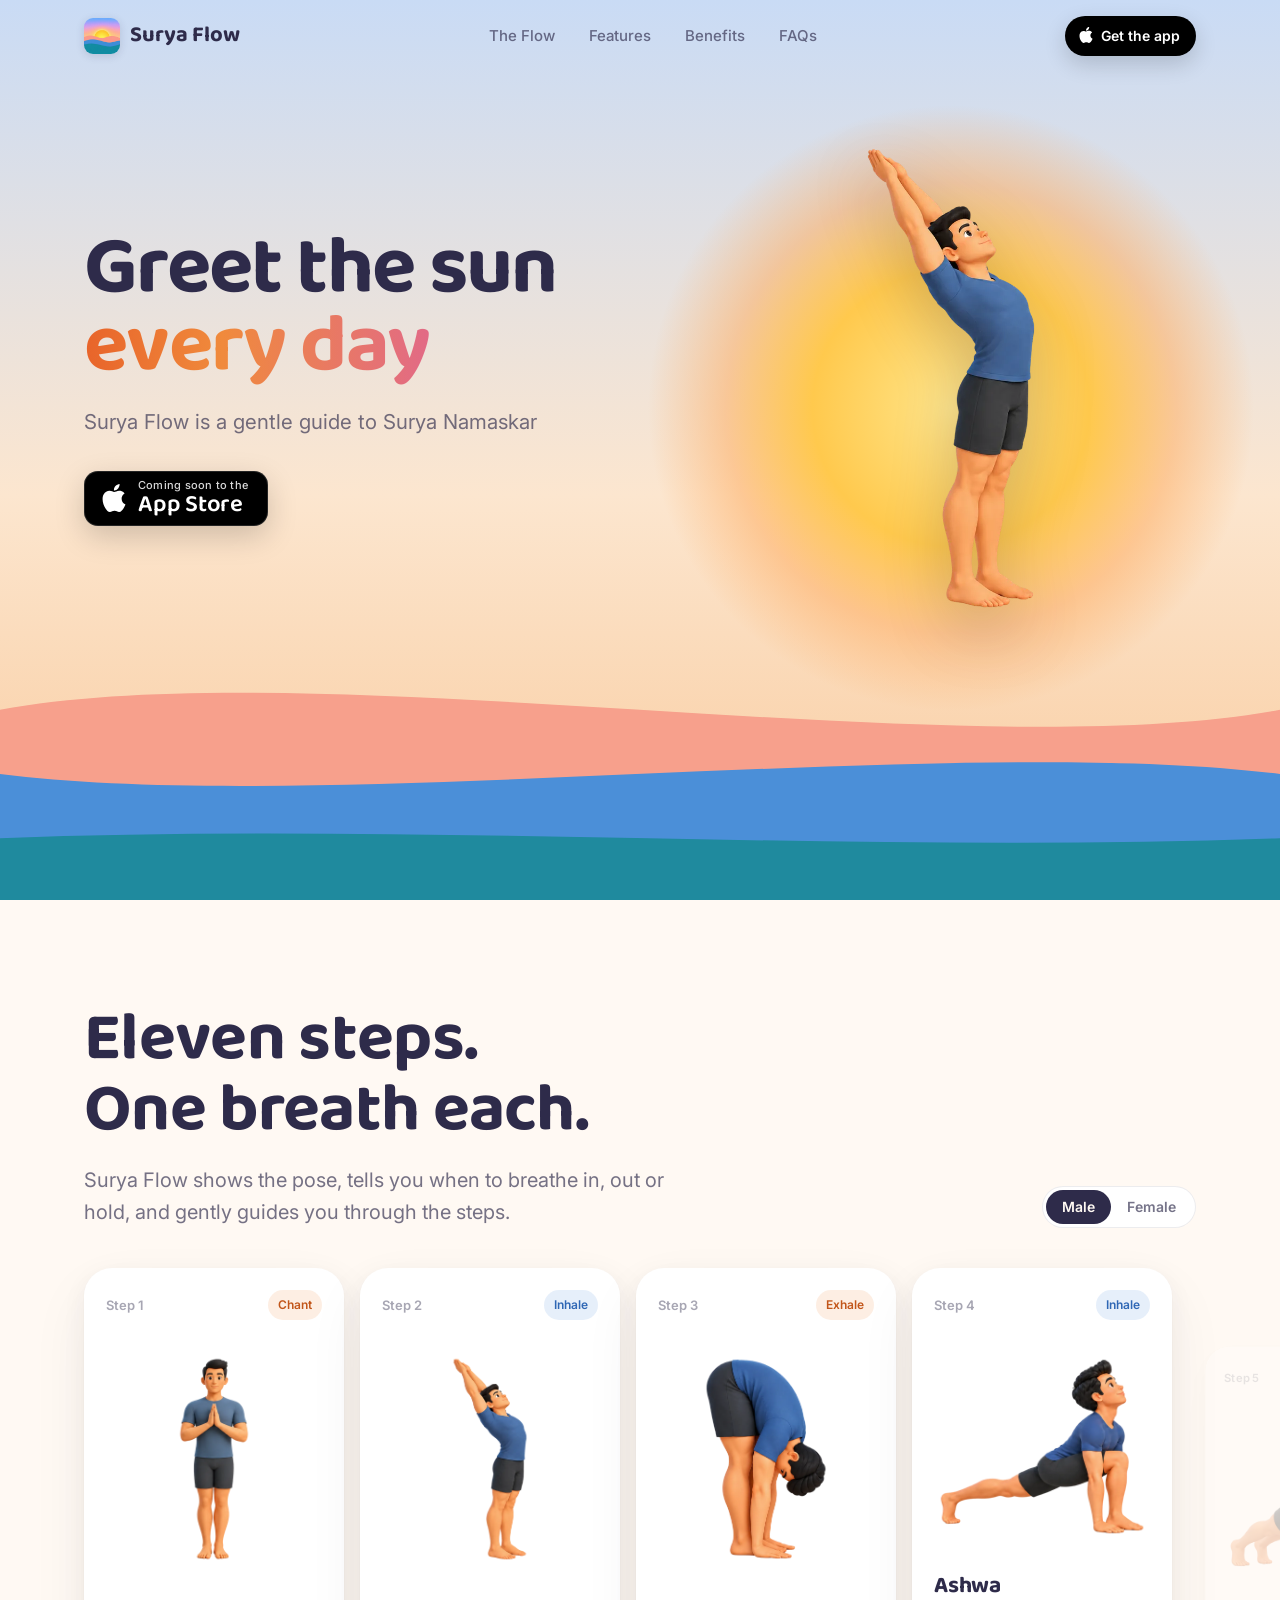
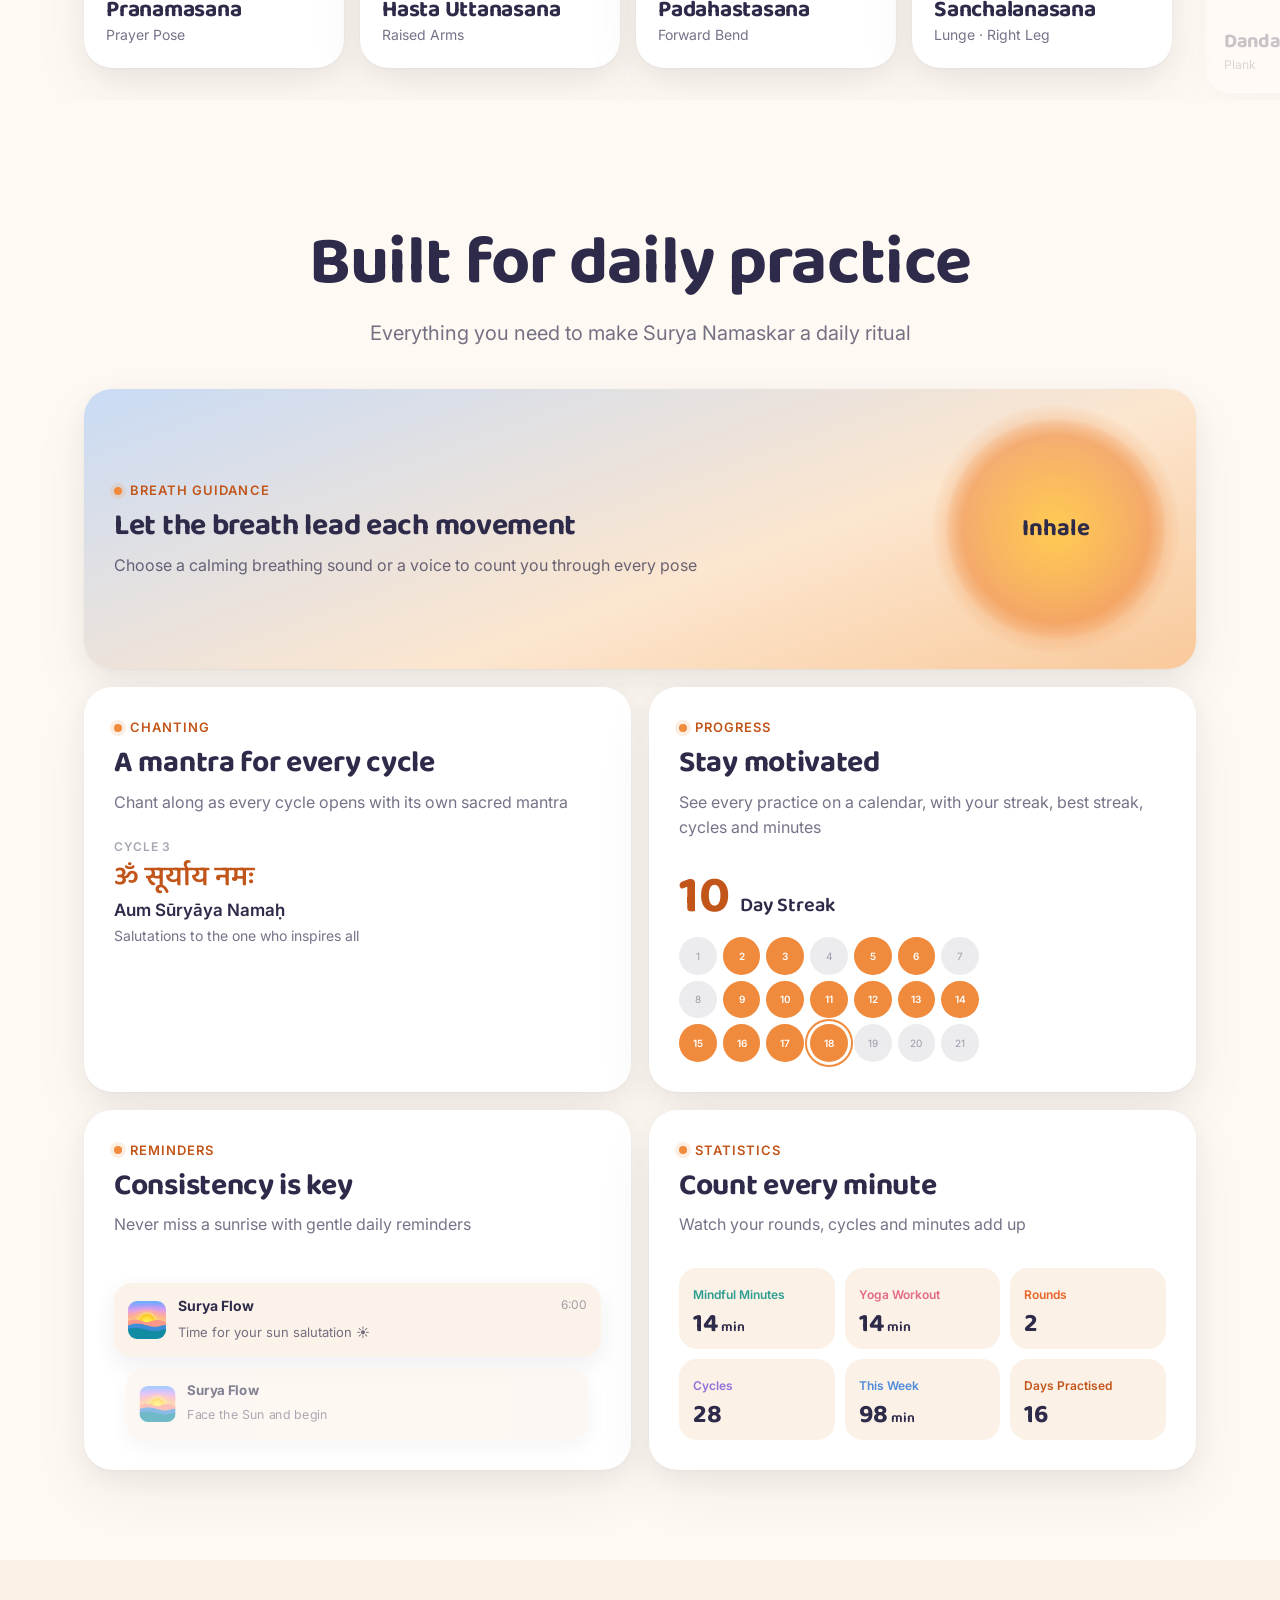
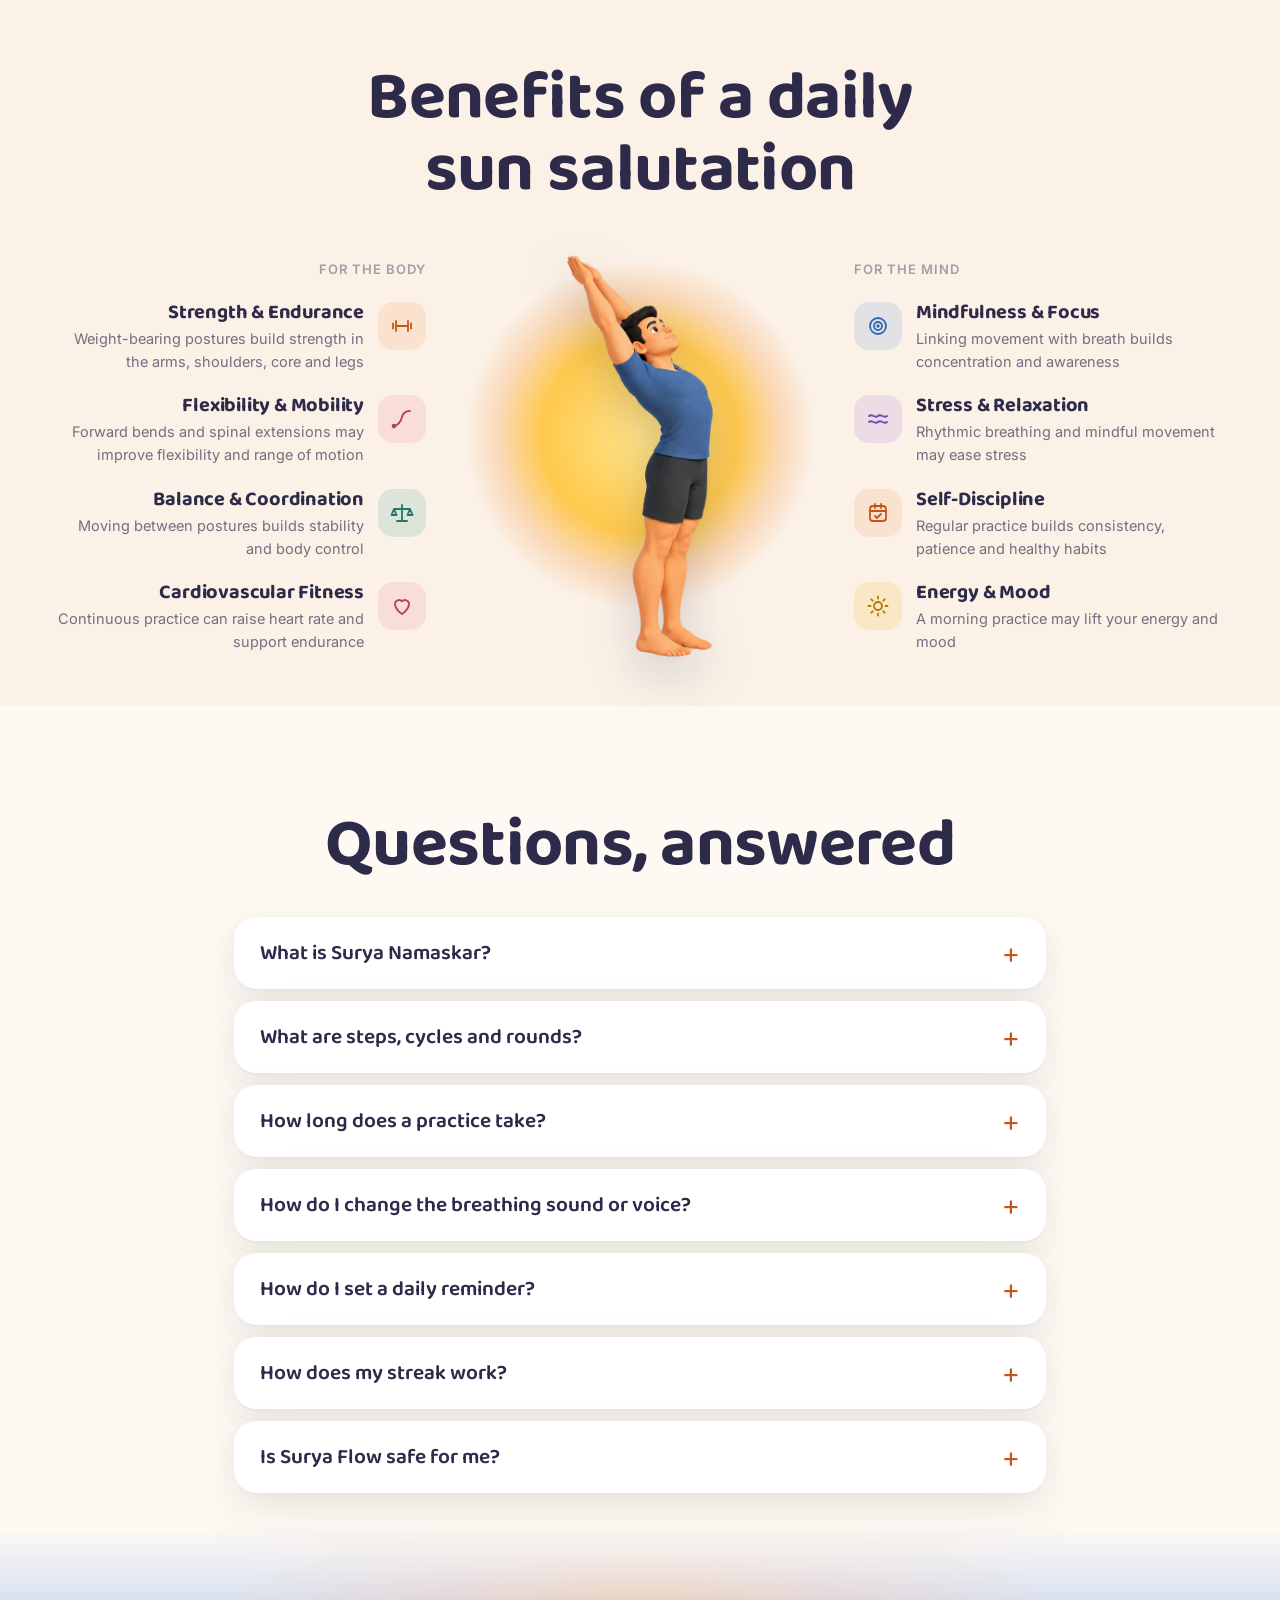
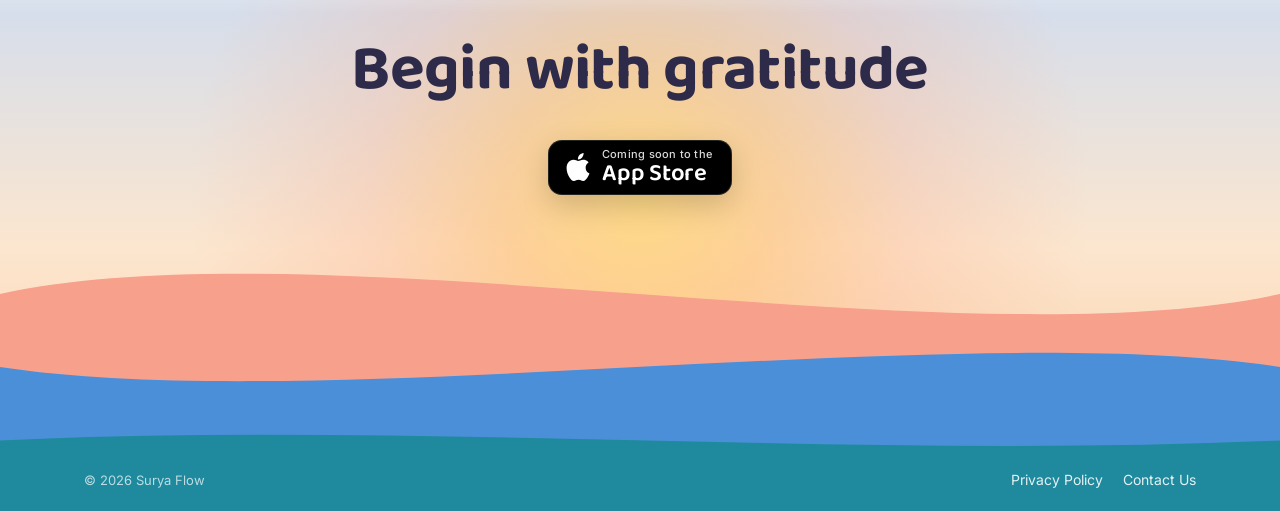
==== index.html @ 28b7f6d7 "Top of page uses the page colour; switch to teal only near the footer Co-Authored-By: Claude Opus 5." ====
<!doctype html>
<html lang="en">
<head>
  <meta charset="utf-8">
  <script>(function(){function t(){var h=new Date().getHours(),d=h<6||h>=18;document.documentElement.dataset.theme=d?"dark":"light";var m=document.querySelector('meta[name="theme-color"]');if(m)m.content=d?"#1C1A45":"#C9DBF5";}t();setInterval(t,60000);})();</script>
  <meta name="viewport" content="width=device-width, initial-scale=1, viewport-fit=cover">
  <title>Surya Flow · A gentle guide to Surya Namaskar</title>
  <meta name="description" content="Surya Flow guides your sun salutation pose by pose, with breath cues, 14 recorded mantras, streaks, reminders and Apple Health. In English and Hindi, for iPhone.">
  <meta name="theme-color" content="#C9DBF5">
  <meta property="og:title" content="Surya Flow · A gentle guide to Surya Namaskar">
  <meta property="og:description" content="Move with awareness. Breathe with intention. Practise with gratitude.">
  <meta property="og:image" content="assets/og.jpg">
  <meta property="og:type" content="website">
  <meta name="twitter:card" content="summary_large_image">
  <link rel="icon" type="image/png" href="assets/favicon.png">
  <link rel="apple-touch-icon" href="assets/apple-touch-icon.png">
  <link rel="preconnect" href="https://fonts.googleapis.com">
  <link rel="preconnect" href="https://fonts.gstatic.com" crossorigin>
  <link href="https://fonts.googleapis.com/css2?family=Baloo+2:wght@500;600;700;800&family=Inter:wght@400;500;600;700&display=swap" rel="stylesheet">
  <link rel="stylesheet" href="styles.css?v=20261108032232">
</head>
<body>

<header class="nav" id="nav">
  <div class="wrap nav-inner">
    <a class="brand" href="#top"><img src="assets/icon.webp" alt="" width="36" height="36">Surya Flow</a>
    <ul class="nav-links">
      <li><a href="#flow">The Flow</a></li>
      <li><a href="#features">Features</a></li>
      <li><a href="#benefits">Benefits</a></li>
      <li><a href="#help">FAQs</a></li>
    </ul>
    <a class="store-pill" href="#download"><svg class="apple" viewBox="0 0 24 24" width="16" height="16" aria-hidden="true"><path fill="currentColor" d="M12.152 6.896c-.948 0-2.415-1.078-3.96-1.04-2.04.027-3.91 1.183-4.961 3.014-2.117 3.675-.546 9.103 1.519 12.09 1.013 1.454 2.208 3.09 3.792 3.039 1.52-.065 2.09-.987 3.935-.987 1.831 0 2.35.987 3.96.948 1.637-.026 2.676-1.48 3.676-2.948 1.156-1.688 1.636-3.325 1.662-3.415-.039-.013-3.182-1.221-3.22-4.857-.026-3.04 2.48-4.494 2.597-4.559-1.429-2.09-3.623-2.324-4.39-2.376-2-.156-3.675 1.09-4.61 1.09zM15.53 3.83c.843-1.012 1.4-2.427 1.245-3.83-1.207.052-2.662.805-3.532 1.818-.78.896-1.454 2.338-1.273 3.714 1.338.104 2.715-.688 3.559-1.701"/></svg>Get the app</a>
  </div>
</header>

<main id="top">

  <!-- Hero -->
  <section class="hero">
    <div class="hero-waves" aria-hidden="true">
      <svg class="wave-1" viewBox="0 0 2880 300" preserveAspectRatio="none" style="height:100%"><path fill="#F7A08C" d="M0 70 C 360 0 1080 140 1440 70 C 1800 0 2520 140 2880 70 V300 H0Z"/></svg>
      <svg class="wave-2" viewBox="0 0 2880 300" preserveAspectRatio="none" style="height:78%"><path fill="#4B8FD8" d="M0 80 C 360 150 1080 10 1440 80 C 1800 150 2520 10 2880 80 V300 H0Z"/></svg>
      <svg class="wave-3" viewBox="0 0 2880 300" preserveAspectRatio="none" style="height:55%"><path fill="#1F8A9E" d="M0 60 C 480 0 960 120 1440 60 C 1920 0 2400 120 2880 60 V300 H0Z"/></svg>
    </div>

    <div class="wrap hero-grid">
      <div class="hero-copy">
        <h1 class="reveal" style="--d:.08s">Greet the sun<br><em>every day</em></h1>
        <p class="hero-lede reveal" style="--d:.16s">Surya Flow is a gentle guide to Surya Namaskar</p>
        <div class="hero-cta reveal" style="--d:.24s">
          <a class="store-badge" href="#download" aria-label="Coming soon to the App Store"><svg class="apple" viewBox="0 0 24 24" width="28" height="28" aria-hidden="true"><path fill="currentColor" d="M12.152 6.896c-.948 0-2.415-1.078-3.96-1.04-2.04.027-3.91 1.183-4.961 3.014-2.117 3.675-.546 9.103 1.519 12.09 1.013 1.454 2.208 3.09 3.792 3.039 1.52-.065 2.09-.987 3.935-.987 1.831 0 2.35.987 3.96.948 1.637-.026 2.676-1.48 3.676-2.948 1.156-1.688 1.636-3.325 1.662-3.415-.039-.013-3.182-1.221-3.22-4.857-.026-3.04 2.48-4.494 2.597-4.559-1.429-2.09-3.623-2.324-4.39-2.376-2-.156-3.675 1.09-4.61 1.09zM15.53 3.83c.843-1.012 1.4-2.427 1.245-3.83-1.207.052-2.662.805-3.532 1.818-.78.896-1.454 2.338-1.273 3.714 1.338.104 2.715-.688 3.559-1.701"/></svg><span class="stack"><small>Coming soon to the</small><b>App Store</b></span></a>
        </div>
      </div>

      <div class="hero-figure reveal" style="--d:.2s" aria-label="A figure moving through the Surya Namaskar poses">
        <div class="fig-sun" aria-hidden="true"></div>
        <div class="fig-stage" id="pStage"></div>
      </div>
    </div>
  </section>

  <!-- The flow -->
  <section class="pad" id="flow">
    <div class="wrap">
      <div class="flow-head">
        <div>
          <h2 class="section-title reveal">Eleven steps.<br>One breath each.</h2>
          <p class="section-lede reveal">Surya Flow shows the pose, tells you when to breathe in, out or hold, and gently guides you through the steps.</p>
        </div>
        <div class="reveal">
          <div class="seg" role="group" aria-label="Figure">
            <button type="button" data-figure="male" aria-pressed="true">Male</button>
            <button type="button" data-figure="female" aria-pressed="false">Female</button>
          </div>
        </div>
      </div>
    </div>
    <div class="steps" id="steps"></div>
  </section>

  <!-- Features -->
  <section class="pad" id="features" style="padding-top:0">
    <div class="wrap">
      <div class="center">
        <h2 class="section-title reveal">Built for<br class="m-br"> daily practice</h2>
        <p class="section-lede reveal">Everything you need to make Surya Namaskar a daily ritual</p>
      </div>

      <div class="bento">
        <article class="tile t-6 breath reveal">
          <div class="copy">
            <span class="eyebrow" style="color:#C2561A">Breath guidance</span>
            <h3>Let the breath lead each movement</h3>
            <p>Choose a calming breathing sound or a voice to count you through every pose</p>
          </div>
          <div class="breather" aria-hidden="true"><div class="ring r2"></div><div class="ring"></div><span id="breathWord">Inhale</span></div>
        </article>

        <article class="tile t-3 mantra-tile reveal">
          <span class="eyebrow">Chanting</span>
          <h3>A mantra for every cycle</h3>
          <p>Chant along as every cycle opens with its own sacred mantra</p>
          <div class="tile-visual">
            <div class="mantra-rot" id="mantraRot">
              <div class="mr-n">Cycle 3</div>
              <div class="mr-hi" lang="hi">ॐ सूर्याय नमः</div>
              <div class="mr-en">Aum Sūryāya Namaḥ</div>
              <div class="mr-mean">Salutations to the one who inspires all</div>
            </div>
            <div class="wave-bars" aria-hidden="true" id="bars"></div>
          </div>
        </article>

        <article class="tile t-3 reveal" style="--d:.08s">
          <span class="eyebrow">Progress</span>
          <h3>Stay motivated</h3>
          <p>See every practice on a calendar, with your streak, best streak, cycles and minutes</p>
          <div class="tile-visual">
            <div class="streak"><b>10</b><span>Day Streak</span></div>
            <div class="cal" id="cal" aria-hidden="true"></div>
          </div>
        </article>

        <article class="tile t-3 reveal">
          <span class="eyebrow">Reminders</span>
          <h3>Consistency is key</h3>
          <p>Never miss a sunrise with gentle daily reminders</p>
          <div class="tile-visual">
            <div class="notif"><img src="assets/icon.webp" alt=""><div><b>Surya Flow</b><small>Time for your sun salutation ☀</small></div><span class="when">6:00</span></div>
            <div class="notif"><img src="assets/icon.webp" alt=""><div><b>Surya Flow</b><small>Face the Sun and begin</small></div></div>
          </div>
        </article>

        <article class="tile t-3 reveal" style="--d:.08s">
          <span class="eyebrow">Statistics</span>
          <h3>Count every minute</h3>
          <p>Watch your rounds, cycles and minutes add up</p>
          <div class="tile-visual health">
            <div class="mind"><small>Mindful Minutes</small><b>14<span> min</span></b></div>
            <div class="yoga"><small>Yoga Workout</small><b>14<span> min</span></b></div>
            <div class="rounds"><small>Rounds</small><b>2</b></div>
            <div class="cycles"><small>Cycles</small><b>28</b></div>
            <div class="week"><small>This Week</small><b>98<span> min</span></b></div>
            <div class="days"><small>Days Practised</small><b>16</b></div>
          </div>
        </article>
      </div>
    </div>
  </section>

  <!-- Benefits -->
  <section class="pad benefits" id="benefits">
    <div class="wrap">
      <div class="center">
        <h2 class="section-title reveal">Benefits of a daily<br>sun salutation</h2>
      </div>
      <div class="benefit-grid around">
        <div class="benefit-col">
          <div class="col-label reveal">For the body</div>
          <div class="benefit reveal" style="--d:0.00s"><div class="b-ico b-strength"><svg width="24" height="24" viewBox="0 0 24 24" fill="none" stroke="currentColor" stroke-width="1.8" stroke-linecap="round" stroke-linejoin="round" aria-hidden="true"><path d="M6 7v10M18 7v10M3 9.5v5M21 9.5v5M6 12h12"/></svg></div><div><h3>Strength &amp; Endurance</h3><p>Weight-bearing postures build strength in the arms, shoulders, core and legs</p></div></div>
          <div class="benefit reveal" style="--d:0.06s"><div class="b-ico b-flex"><svg width="24" height="24" viewBox="0 0 24 24" fill="none" stroke="currentColor" stroke-width="1.8" stroke-linecap="round" stroke-linejoin="round" aria-hidden="true"><path d="M4 19c5-1 7-5 8-9s3-6 8-6"/><circle cx="4" cy="19" r="1.4" fill="currentColor"/></svg></div><div><h3>Flexibility &amp; Mobility</h3><p>Forward bends and spinal extensions may improve flexibility and range of motion</p></div></div>
          <div class="benefit reveal" style="--d:0.12s"><div class="b-ico b-balance"><svg width="24" height="24" viewBox="0 0 24 24" fill="none" stroke="currentColor" stroke-width="1.8" stroke-linecap="round" stroke-linejoin="round" aria-hidden="true"><path d="M12 4v16M7 20h10M4 8h16M4 8l-2.5 6h5zM20 8l-2.5 6h5z"/></svg></div><div><h3>Balance &amp; Coordination</h3><p>Moving between postures builds stability and body control</p></div></div>
          <div class="benefit reveal" style="--d:0.18s"><div class="b-ico b-heart"><svg width="24" height="24" viewBox="0 0 24 24" fill="none" stroke="currentColor" stroke-width="1.8" stroke-linecap="round" stroke-linejoin="round" aria-hidden="true"><path d="M12 20s-7-4.4-7-10a4 4 0 0 1 7-2.6A4 4 0 0 1 19 10c0 5.6-7 10-7 10z"/></svg></div><div><h3>Cardiovascular Fitness</h3><p>Continuous practice can raise heart rate and support endurance</p></div></div>
        </div>
        <div class="benefit-art reveal" aria-hidden="true">
          <div class="art-sun"></div>
          <img src="assets/poses/raised-male.webp" alt="">
        </div>
        <div class="benefit-col">
          <div class="col-label reveal">For the mind</div>
          <div class="benefit reveal" style="--d:0.24s"><div class="b-ico b-focus"><svg width="24" height="24" viewBox="0 0 24 24" fill="none" stroke="currentColor" stroke-width="1.8" stroke-linecap="round" stroke-linejoin="round" aria-hidden="true"><circle cx="12" cy="12" r="8"/><circle cx="12" cy="12" r="4"/><circle cx="12" cy="12" r=".8" fill="currentColor"/></svg></div><div><h3>Mindfulness &amp; Focus</h3><p>Linking movement with breath builds concentration and awareness</p></div></div>
          <div class="benefit reveal" style="--d:0.30s"><div class="b-ico b-calm"><svg width="24" height="24" viewBox="0 0 24 24" fill="none" stroke="currentColor" stroke-width="1.8" stroke-linecap="round" stroke-linejoin="round" aria-hidden="true"><path d="M3 9c3-3 6 3 9 0s6 3 9 0M3 15c3-3 6 3 9 0s6 3 9 0"/></svg></div><div><h3>Stress &amp; Relaxation</h3><p>Rhythmic breathing and mindful movement may ease stress</p></div></div>
          <div class="benefit reveal" style="--d:0.36s"><div class="b-ico b-habit"><svg width="24" height="24" viewBox="0 0 24 24" fill="none" stroke="currentColor" stroke-width="1.8" stroke-linecap="round" stroke-linejoin="round" aria-hidden="true"><rect x="4" y="5" width="16" height="15" rx="3"/><path d="M4 10h16M9 3v4M15 3v4M9 15l2 2 4-4"/></svg></div><div><h3>Self-Discipline</h3><p>Regular practice builds consistency, patience and healthy habits</p></div></div>
          <div class="benefit reveal" style="--d:0.42s"><div class="b-ico b-mood"><svg width="24" height="24" viewBox="0 0 24 24" fill="none" stroke="currentColor" stroke-width="1.8" stroke-linecap="round" stroke-linejoin="round" aria-hidden="true"><circle cx="12" cy="12" r="4"/><path d="M12 2.5v2M12 19.5v2M2.5 12h2M19.5 12h2M5.3 5.3l1.4 1.4M17.3 17.3l1.4 1.4M5.3 18.7l1.4-1.4M17.3 6.7l1.4-1.4"/></svg></div><div><h3>Energy &amp; Mood</h3><p>A morning practice may lift your energy and mood</p></div></div>
        </div>
      </div>
    </div>
  </section>

  <!-- Help -->
  <section class="pad help" id="help">
    <div class="wrap help-wrap">
      <div class="center">
        <h2 class="section-title reveal">Questions, answered</h2>
      </div>
      <div class="faq-list">
        <details class="faq reveal"><summary>What is Surya Namaskar?</summary><div class="a"><p>Surya Namaskar, or sun salutation, is a flowing sequence of yoga poses linked with the breath. Surya Flow guides the traditional sequence of eleven steps, with a mantra spoken at the start of each cycle.</p></div></details>
        <details class="faq reveal"><summary>What are steps, cycles and rounds?</summary><div class="a"><p>A <b>step</b> is one pose, held for one breath. A <b>cycle</b> is the sequence of poses from Prayer Pose back to standing. A <b>round</b> is fourteen cycles, one for each of the fourteen mantras.</p></div></details>
        <details class="faq reveal"><summary>How long does a practice take?</summary><div class="a"><p>Every step lasts one breath at the pace you choose, from 2 to 5 seconds. One round of 14 cycles takes about 5 minutes at the quickest pace and about 12 minutes at the slowest. The Surya tab shows the time before you begin.</p></div></details>
        <details class="faq reveal"><summary>How do I change the breathing sound or voice?</summary><div class="a"><p>Open <b>Settings → Sound</b>. Choose a breathing style (soft air, rising notes or bells) or a voice (English US, English UK, English Australian or Hindi). You can also turn the spoken mantra and haptics on or off.</p></div></details>
        <details class="faq reveal"><summary>How do I set a daily reminder?</summary><div class="a"><p>Open <b>Settings → Daily Reminder</b>, pick a time and the days you'd like to practise. If reminders don't arrive, make sure notifications are allowed for Surya Flow in the iPhone Settings app.</p></div></details>
        <details class="faq reveal"><summary>How does my streak work?</summary><div class="a"><p>Your streak counts the days in a row you've practised. Practise today to keep it going. The Progress tab also shows your best streak, total cycles, minutes and days, and a calendar of every practice.</p></div></details>
        <details class="faq reveal"><summary>Is Surya Flow safe for me?</summary><div class="a"><p>Go only as deep as feels comfortable and never push into pain. Surya Flow provides general education and is not a substitute for medical advice. If you have a health condition, are pregnant or are recovering from an injury, check with a doctor first.</p></div></details>
      </div>
    </div>
  </section>

  <!-- Closing -->
  <section class="pad closing" id="download">
    <div class="closing-sun" aria-hidden="true"></div>
    <div class="closing-waves" aria-hidden="true">
      <svg class="cw-1" viewBox="0 0 2880 300" preserveAspectRatio="none"><path fill="#7C4B7F" d="M0 80 C 360 10 1080 150 1440 80 C 1800 10 2520 150 2880 80 V300 H0Z"/></svg>
      <svg class="cw-2" viewBox="0 0 2880 300" preserveAspectRatio="none"><path fill="#3E3D86" d="M0 90 C 360 160 1080 20 1440 90 C 1800 160 2520 20 2880 90 V300 H0Z"/></svg>
      <svg class="cw-3" viewBox="0 0 2880 300" preserveAspectRatio="none"><path fill="#1C1A45" d="M0 70 C 480 10 960 130 1440 70 C 1920 10 2400 130 2880 70 V300 H0Z"/></svg>
    </div>
    <div class="wrap">
      <h2 class="reveal">Begin with gratitude</h2>
      <a class="store-badge reveal" href="#download" aria-label="Coming soon to the App Store"><svg class="apple" viewBox="0 0 24 24" width="28" height="28" aria-hidden="true"><path fill="currentColor" d="M12.152 6.896c-.948 0-2.415-1.078-3.96-1.04-2.04.027-3.91 1.183-4.961 3.014-2.117 3.675-.546 9.103 1.519 12.09 1.013 1.454 2.208 3.09 3.792 3.039 1.52-.065 2.09-.987 3.935-.987 1.831 0 2.35.987 3.96.948 1.637-.026 2.676-1.48 3.676-2.948 1.156-1.688 1.636-3.325 1.662-3.415-.039-.013-3.182-1.221-3.22-4.857-.026-3.04 2.48-4.494 2.597-4.559-1.429-2.09-3.623-2.324-4.39-2.376-2-.156-3.675 1.09-4.61 1.09zM15.53 3.83c.843-1.012 1.4-2.427 1.245-3.83-1.207.052-2.662.805-3.532 1.818-.78.896-1.454 2.338-1.273 3.714 1.338.104 2.715-.688 3.559-1.701"/></svg><span class="stack"><small>Coming soon to the</small><b>App Store</b></span></a>
    </div>
  </section>
</main>

<footer id="footer" class="wave-foot">
  <div class="wrap">
    <div class="foot">
      <div class="foot-left"><p class="disclaimer">© <span id="yr">2026</span> Surya Flow</p></div>
      <nav>
        <a href="privacy.html">Privacy Policy</a>
        <a href="mailto:suryaflow@kewalshah.com">Contact Us</a>
      </nav>
    </div>
  </div>
</footer>

<script src="script.js?v=20261108032232"></script>
</body>
</html>
---- styles.css ----
/* Surya Flow website. Colours come from the app's Theme.swift. */
:root {
  --ink: #2E2B4A;
  --ink-2: rgba(46, 43, 74, 0.66);
  --ink-3: rgba(46, 43, 74, 0.42);
  --bg: #FFF9F3;
  --bg-2: #FBF1E7;
  --card: #FFFFFF;
  --line: rgba(46, 43, 74, 0.09);
  --accent: #F08A3C;
  --accent-text: #C2561A;
  --accent-soft: rgba(240, 138, 60, 0.14);
  --sun: #FFC94D;
  --indigo: #4B4880;
  --lavender: #D9D4EE;
  --dusk-1: #1C1A45;
  --dusk-2: #3B2A6A;
  --dusk-3: #7A3F63;
  --sky-1: #C9DBF5;
  --sky-2: #FCE6CF;
  --sky-3: #F9C99A;
  --shadow: 0 1px 2px rgba(46, 43, 74, 0.04), 0 8px 24px rgba(46, 43, 74, 0.06), 0 24px 60px rgba(46, 43, 74, 0.06);
  --radius: 28px;
  --display: "Baloo 2", ui-rounded, system-ui, sans-serif;
  --body: "Inter", system-ui, -apple-system, "Segoe UI", sans-serif;
  --max: 1160px;
  --hero-bg: url("assets/bg-light.webp");
  color-scheme: light;
}

:root[data-theme="dark"] {
    --ink: #FFF4E8;
    --ink-2: rgba(255, 244, 232, 0.68);
    --ink-3: rgba(255, 244, 232, 0.42);
    --bg: #14122E;
    --bg-2: #1A1838;
    --card: #221F45;
    --line: rgba(255, 244, 232, 0.09);
    --accent-text: #F6A15F;
    --accent-soft: rgba(240, 138, 60, 0.18);
    --shadow: 0 1px 2px rgba(0, 0, 0, 0.2), 0 12px 40px rgba(0, 0, 0, 0.28);
    --hero-bg: url("assets/bg-dark.webp");
    color-scheme: dark;
  }


*, *::before, *::after { box-sizing: border-box; }
html { scroll-behavior: smooth; -webkit-text-size-adjust: 100%; }
body {
  margin: 0;
  background: var(--bg);
  color: var(--ink);
  font-family: var(--body);
  font-size: 17px;
  line-height: 1.6;
  -webkit-font-smoothing: antialiased;
  overflow-x: hidden;
  transition: background-color .4s ease;
}
img { max-width: 100%; display: block; }
a { color: inherit; }
h1, h2, h3, h4 { font-family: var(--display); line-height: 1.05; margin: 0; letter-spacing: -0.01em; font-weight: 700; }
p { margin: 0; }
.wrap { width: 100%; max-width: var(--max); margin: 0 auto; padding: 0 24px; }
@media (max-width: 600px) { .wrap { padding: 0 16px; } }

.eyebrow {
  display: inline-flex; align-items: center; gap: 8px;
  font-size: 13px; font-weight: 600; letter-spacing: 0.08em; text-transform: uppercase;
  color: var(--accent-text);
}
.eyebrow::before { content: ""; width: 8px; height: 8px; border-radius: 50%; background: var(--accent); box-shadow: 0 0 0 4px var(--accent-soft); }
.section-title { font-size: clamp(40px, 6vw, 68px); margin-top: 14px; }
.section-lede { font-size: clamp(17px, 1.6vw, 20px); color: var(--ink-2); max-width: 600px; margin-top: 18px; }
.center { text-align: center; }
.center .section-lede { margin-left: auto; margin-right: auto; }

/* ---------- Nav ---------- */
.nav {
  position: fixed; inset: 0 0 auto 0; z-index: 50;
  transition: background-color .3s ease, box-shadow .3s ease, backdrop-filter .3s ease;
}
.nav.scrolled {
  background: color-mix(in srgb, var(--bg) 78%, transparent);
  backdrop-filter: saturate(180%) blur(18px);
  -webkit-backdrop-filter: saturate(180%) blur(18px);
  box-shadow: 0 1px 0 var(--line);
}
.nav-inner { display: flex; align-items: center; justify-content: space-between; height: 72px; gap: 16px; }
.brand { display: flex; align-items: center; gap: 10px; text-decoration: none; font-family: var(--display); font-weight: 700; font-size: 22px; }
.brand img { width: 36px; height: 36px; border-radius: 9px; box-shadow: 0 2px 8px rgba(46,43,74,.15); }
.nav-links { display: flex; gap: 6px; list-style: none; margin: 0; padding: 0; }
.nav-links a { text-decoration: none; font-size: 15px; font-weight: 500; color: var(--ink-2); padding: 8px 14px; border-radius: 999px; transition: color .2s, background-color .2s; }
.nav-links a:hover { color: var(--ink); background: var(--accent-soft); }
@media (max-width: 860px) { .nav-links { display: none; } }

.btn {
  display: inline-flex; align-items: center; justify-content: center; gap: 10px;
  font: 600 16px/1 var(--body); text-decoration: none; cursor: pointer;
  border: 0; border-radius: 999px; padding: 15px 24px;
  transition: transform .25s cubic-bezier(.2,.8,.2,1), box-shadow .25s, background-color .25s;
}
.btn:hover { transform: translateY(-2px); }
.btn:active { transform: translateY(0) scale(.98); }
.btn-primary { background: var(--ink); color: var(--bg); box-shadow: 0 10px 30px rgba(46,43,74,.22); }
.btn-ghost { background: color-mix(in srgb, var(--card) 70%, transparent); color: var(--ink); box-shadow: inset 0 0 0 1px var(--line); backdrop-filter: blur(10px); }
.btn-sm { padding: 10px 16px; font-size: 14px; }
.btn small { display: block; font-size: 11px; font-weight: 500; opacity: .7; letter-spacing: .02em; margin-bottom: 3px; }
.btn .stack { text-align: left; line-height: 1.1; }
.btn svg { flex: none; }

/* ---------- Hero ---------- */
.hero {
  position: relative; min-height: 100vh; min-height: 100svh;
  padding: 120px 0 0; overflow: hidden;
  background: linear-gradient(180deg, var(--sky-1) 0%, var(--sky-2) 55%, var(--sky-3) 100%);
}
:root[data-theme="dark"] .hero { background: linear-gradient(180deg, var(--dusk-1), var(--dusk-2) 60%, var(--dusk-3)); }

.hero-sun {
  position: absolute; left: 50%; top: 58%; width: min(90vw, 780px); aspect-ratio: 1; translate: -50% -50%;
  border-radius: 50%;
  background: radial-gradient(circle, #FFE58A 0%, #FFC94D 34%, rgba(255, 170, 90, .55) 52%, rgba(255, 150, 120, 0) 70%);
  filter: blur(4px);
  animation: rise 2.4s cubic-bezier(.2,.8,.2,1) both;
}
@keyframes rise { from { transform: translateY(18%); opacity: 0; } to { transform: none; opacity: 1; } }
.hero-waves { position: absolute; left: 0; right: 0; bottom: 0; height: 34%; pointer-events: none; }
.hero-waves svg { position: absolute; bottom: 0; width: 200%; height: 100%; }
.wave-1 { animation: drift 22s linear infinite; }
.wave-2 { animation: drift 30s linear infinite reverse; }
.wave-3 { animation: drift 40s linear infinite; }
@keyframes drift { to { transform: translateX(-50%); } }

.hero-grid { position: relative; z-index: 2; display: grid; grid-template-columns: 1.1fr .9fr; gap: 40px; align-items: center; }
.hero-copy h1 { font-size: clamp(52px, 8vw, 104px); line-height: .95; letter-spacing: -0.02em; }
.hero-copy h1 em { font-style: normal; background: linear-gradient(90deg, #E8642A, #F08A3C 40%, #E26A86); -webkit-background-clip: text; background-clip: text; color: transparent; }
.hero-copy p { font-size: clamp(18px, 1.8vw, 22px); color: var(--ink-2); margin-top: 22px; max-width: 520px; }
.hero-cta { display: flex; flex-wrap: wrap; gap: 12px; margin-top: 34px; }
.hero-meta { display: flex; flex-wrap: wrap; gap: 8px 18px; margin-top: 28px; font-size: 14px; color: var(--ink-2); }
.hero-meta span { display: inline-flex; align-items: center; gap: 6px; }
.hero-meta span::before { content: "✓"; color: var(--accent-text); font-weight: 700; }
.hero-phone { display: flex; justify-content: center; padding-bottom: 40px; }
@media (max-width: 900px) {
  .hero { padding-top: 104px; }
  .hero-grid { grid-template-columns: 1fr; text-align: center; }
  .hero-copy p { margin-left: auto; margin-right: auto; }
  .hero-cta, .hero-meta { justify-content: center; }
}

/* ---------- Phone mockup ---------- */
.phone {
  --w: 300px;
  width: var(--w); aspect-ratio: 9 / 19.5; position: relative;
  border-radius: calc(var(--w) * .17); padding: calc(var(--w) * .035);
  background: linear-gradient(145deg, #3a3758, #16142b);
  box-shadow: 0 0 0 1.5px rgba(255,255,255,.08) inset, 0 40px 80px -20px rgba(46,43,74,.45), 0 20px 40px -20px rgba(46,43,74,.3);
  animation: float 7s ease-in-out infinite;
}
@keyframes float { 50% { transform: translateY(-12px); } }
.phone-screen {
  position: relative; width: 100%; height: 100%; border-radius: calc(var(--w) * .14); overflow: hidden;
  background: linear-gradient(180deg, #C9DBF5, #FCE6CF 55%, #F9C99A);
  color: #2E2B4A; display: flex; flex-direction: column; align-items: center;
}
.phone-island { position: absolute; top: 3%; left: 50%; translate: -50% 0; width: 32%; height: 4.2%; background: #0d0c1a; border-radius: 99px; z-index: 5; }
.phone-status { width: 100%; display: flex; justify-content: space-between; padding: 6.5% 11% 0; font: 600 13px/1 var(--body); }
.p-pill { margin-top: 9%; font: 600 12px/1 var(--body); background: rgba(255,255,255,.6); padding: 7px 12px; border-radius: 99px; backdrop-filter: blur(8px); }
.p-round { margin-top: 6px; font-size: 11px; color: rgba(46,43,74,.6); }
.p-stage { position: relative; flex: 1; width: 100%; display: grid; place-items: center; }
.p-stage img { position: absolute; max-width: 78%; max-height: 82%; object-fit: contain; opacity: 0; transform: scale(.96); transition: opacity .7s ease, transform .9s cubic-bezier(.2,.8,.2,1); filter: drop-shadow(0 12px 18px rgba(46,43,74,.18)); }
.p-stage img.on { opacity: 1; transform: none; }
.p-card { width: 88%; margin-bottom: 9%; background: rgba(255,255,255,.72); backdrop-filter: blur(12px); border-radius: 22px; padding: 14px 16px; text-align: center; box-shadow: 0 8px 20px rgba(46,43,74,.08); }
.p-breath { display: inline-flex; align-items: center; gap: 6px; font: 700 20px/1 var(--display); color: #C2561A; }
.p-dot { width: 9px; height: 9px; border-radius: 50%; background: var(--accent); animation: pulse 2.2s ease-in-out infinite; }
@keyframes pulse { 50% { transform: scale(1.7); opacity: .5; } }
.p-name { font: 700 15px/1.2 var(--display); margin-top: 6px; }
.p-common { font-size: 12px; color: rgba(46,43,74,.6); }
.p-bar { height: 4px; border-radius: 4px; background: rgba(46,43,74,.1); margin-top: 10px; overflow: hidden; }
.p-bar i { display: block; height: 100%; width: 0; background: var(--accent); border-radius: 4px; }
.p-tabs { width: 100%; display: flex; justify-content: space-around; padding: 8px 8% 7%; font-size: 10px; color: rgba(46,43,74,.5); }
.p-tabs b { color: #C2561A; }

/* ---------- Motto marquee ---------- */
.motto { background: var(--ink); color: var(--bg); overflow: hidden; padding: 22px 0; }
.motto-track { display: flex; gap: 48px; width: max-content; animation: marquee 40s linear infinite; font: 600 clamp(22px, 3vw, 32px)/1 var(--display); white-space: nowrap; }
.motto-track span { display: inline-flex; align-items: center; gap: 48px; }
.motto-track span::after { content: "☀"; color: var(--sun); font-size: .8em; }
@keyframes marquee { to { transform: translateX(-50%); } }

/* ---------- Sections ---------- */
section { position: relative; }
.pad { padding: clamp(80px, 12vw, 150px) 0; }

/* Flow: 11 steps */
.flow-head { display: flex; justify-content: space-between; align-items: end; gap: 24px; flex-wrap: wrap; }
.seg { display: inline-flex; background: var(--card); padding: 4px; border-radius: 999px; box-shadow: inset 0 0 0 1px var(--line); }
.seg button { font: 600 14px/1 var(--body); color: var(--ink-2); background: none; border: 0; padding: 10px 16px; border-radius: 999px; cursor: pointer; transition: all .25s; }
.seg button[aria-pressed="true"] { background: var(--ink); color: var(--bg); }
.steps { display: grid; grid-auto-flow: column; grid-auto-columns: minmax(240px, 1fr); gap: 16px; overflow-x: auto; scroll-snap-type: x mandatory; padding: 40px 24px 24px; margin: 0 -24px; scrollbar-width: none; }
.steps::-webkit-scrollbar { display: none; }
.step {
  scroll-snap-align: start; background: var(--card); border-radius: var(--radius); padding: 22px; box-shadow: var(--shadow);
  display: flex; flex-direction: column; min-height: 400px; transition: transform .4s cubic-bezier(.2,.8,.2,1);
}
.step:hover { transform: translateY(-6px); }
.step-top { display: flex; justify-content: space-between; align-items: center; font-size: 13px; font-weight: 600; color: var(--ink-3); }
.breath-tag { font-size: 12px; font-weight: 600; padding: 5px 10px; border-radius: 99px; background: var(--accent-soft); color: var(--accent-text); }
.breath-tag.inhale { background: rgba(79,139,219,.14); color: #2F67B5; }
.breath-tag.hold { background: rgba(147,112,216,.16); color: #6E4BB8; }
:root[data-theme="dark"] .breath-tag.inhale { color: #93BBF4; } :root[data-theme="dark"] .breath-tag.hold { color: #C6B0F6; }

.step-img { flex: 1; display: grid; place-items: center; padding: 16px 0; min-height: 210px; }
.step-img img { max-height: 210px; width: auto; max-width: 100%; object-fit: contain; }
.step h3 { font-size: 23px; }
.step p { font-size: 14px; color: var(--ink-2); margin-top: 2px; }
.steps-hint { font-size: 14px; color: var(--ink-3); margin-top: 4px; }

/* Bento */
.bento { display: grid; grid-template-columns: repeat(6, 1fr); gap: 18px; margin-top: 56px; }
.tile { background: var(--card); border-radius: var(--radius); padding: 30px; box-shadow: var(--shadow); overflow: hidden; position: relative; display: flex; flex-direction: column; gap: 10px; }
.tile h3 { font-size: 30px; }
.tile p { color: var(--ink-2); font-size: 16px; }
.t-6 { grid-column: span 6; } .t-4 { grid-column: span 4; } .t-3 { grid-column: span 3; } .t-2 { grid-column: span 2; }
@media (max-width: 960px) { .t-4, .t-3, .t-2 { grid-column: span 3; } }
@media (max-width: 680px) { .bento { grid-template-columns: 1fr; } .t-6, .t-4, .t-3, .t-2 { grid-column: auto; } }
.tile-visual { margin-top: auto; padding-top: 20px; }

.tile.breath { background: linear-gradient(160deg, #C9DBF5, #FCE6CF 60%, #F9C99A); color: #2E2B4A; flex-direction: row; gap: 30px; align-items: center; }
.tile.breath p { color: rgba(46,43,74,.7); }
.tile.breath .copy { flex: 1; display: flex; flex-direction: column; gap: 10px; }
.breather { flex: none; width: 220px; height: 220px; display: grid; place-items: center; position: relative; }
.breather .ring { position: absolute; inset: 0; border-radius: 50%; background: radial-gradient(circle, rgba(255,201,77,.9), rgba(240,138,60,.5) 60%, rgba(240,138,60,0) 72%); animation: breathe 8s ease-in-out infinite; }
.breather .ring.r2 { animation-delay: -.4s; opacity: .5; inset: -14px; }
.breather span { position: relative; font: 700 24px/1 var(--display); color: #2E2B4A; }
@keyframes breathe { 0%, 100% { transform: scale(.55); } 45%, 55% { transform: scale(1); } }
.chips { display: flex; flex-wrap: wrap; gap: 8px; margin-top: 8px; }
.chip { font-size: 13px; font-weight: 600; padding: 7px 12px; border-radius: 99px; background: rgba(255,255,255,.65); }
@media (max-width: 680px) { .tile.breath { flex-direction: column; } .breather { width: 180px; height: 180px; } }

.wave-bars { display: flex; align-items: center; gap: 4px; height: 56px; }
.wave-bars i { flex: 1; border-radius: 4px; background: var(--accent); opacity: .85; animation: bar 1.4s ease-in-out infinite; }
@keyframes bar { 0%, 100% { height: 18%; } 50% { height: 100%; } }
.devanagari { font-family: var(--display); font-size: 26px; font-weight: 600; color: var(--accent-text); margin-top: 14px; }

.streak { display: flex; align-items: baseline; gap: 10px; font-family: var(--display); }
.streak b { font-size: 60px; line-height: 1; color: var(--accent-text); }
.streak span { font-size: 20px; font-weight: 600; }
.cal { display: grid; grid-template-columns: repeat(7, 1fr); gap: 6px; margin-top: 14px; }
.cal i { aspect-ratio: 1; border-radius: 50%; background: var(--line); font-style: normal; font-size: 11px; display: grid; place-items: center; color: var(--ink-3); }
.cal i.d { background: var(--accent); color: #fff; font-weight: 600; }
.cal i.t { box-shadow: 0 0 0 2px var(--accent) inset; color: var(--accent-text); background: transparent; }

.notif { background: color-mix(in srgb, var(--bg-2) 90%, transparent); border-radius: 18px; padding: 12px 14px; display: flex; gap: 12px; align-items: center; box-shadow: 0 8px 22px rgba(46,43,74,.08); }
.notif img { width: 38px; height: 38px; border-radius: 9px; }
.notif b { display: block; font-size: 14px; }
.notif small { font-size: 13px; color: var(--ink-2); }
.notif .when { margin-left: auto; align-self: flex-start; font-size: 12px; color: var(--ink-3); }
.notif + .notif { margin-top: 10px; transform: scale(.95); opacity: .6; }

.health { display: grid; grid-template-columns: 1fr 1fr; gap: 10px; }
.health div { border-radius: 18px; padding: 14px; background: var(--bg-2); }
.health b { display: block; font: 700 28px/1 var(--display); }
.health small { font-size: 12px; font-weight: 600; }
.health .mind small { color: #2E9E91; } .health .yoga small { color: #E26A86; }

.lang-demo { display: flex; gap: 8px; flex-wrap: wrap; font-family: var(--display); font-size: 22px; font-weight: 600; }
.lang-demo span { padding: 6px 14px; border-radius: 14px; background: var(--bg-2); transition: all .4s; }
.lang-toggle { margin-top: 14px; }

.swatches { display: flex; gap: 12px; flex-wrap: wrap; }
.swatch { width: 44px; height: 44px; border-radius: 50%; border: 0; cursor: pointer; background: var(--c); box-shadow: 0 0 0 3px var(--card), 0 0 0 5px transparent; transition: box-shadow .25s, transform .25s; }
.swatch:hover { transform: scale(1.08); }
.swatch[aria-pressed="true"] { box-shadow: 0 0 0 3px var(--card), 0 0 0 5px var(--c); }
.swatch-label { font-size: 14px; color: var(--ink-2); margin-top: 10px; }

.cloud { font-size: 56px; line-height: 1; }

/* Learn */
.learn { background: var(--bg-2); }
.learn-grid { display: grid; grid-template-columns: repeat(4, 1fr); gap: 18px; margin-top: 56px; }
@media (max-width: 960px) { .learn-grid { grid-template-columns: 1fr 1fr; } }
@media (max-width: 560px) { .learn-grid { grid-template-columns: 1fr; } }
.learn-card { background: var(--card); border-radius: var(--radius); padding: 28px; box-shadow: var(--shadow); }
.learn-card .num { font: 700 15px/1 var(--display); color: var(--accent-text); }
.learn-card h3 { font-size: 26px; margin: 14px 0 10px; }
.learn-card p { font-size: 15px; color: var(--ink-2); }

/* Mantras */
.mantras { background: linear-gradient(180deg, var(--dusk-1), var(--dusk-2) 70%, var(--dusk-3)); color: #FFF4E8; overflow: hidden; }
.mantras .eyebrow { color: #FFD3B0; }
.mantras .section-lede { color: rgba(255,244,232,.7); }
.mantras .seg { background: rgba(255,255,255,.08); box-shadow: none; }
.mantras .seg button { color: rgba(255,244,232,.7); }
.mantras .seg button[aria-pressed="true"] { background: #FFF4E8; color: #1C1A45; }
.stars { position: absolute; inset: 0; background-image: radial-gradient(1.5px 1.5px at 20% 30%, #fff8, transparent), radial-gradient(1px 1px at 70% 20%, #fff7, transparent), radial-gradient(1.5px 1.5px at 85% 60%, #fff6, transparent), radial-gradient(1px 1px at 35% 75%, #fff6, transparent), radial-gradient(1px 1px at 55% 45%, #fff5, transparent), radial-gradient(1.5px 1.5px at 10% 85%, #fff5, transparent); pointer-events: none; }
.mantra-grid { display: grid; grid-template-columns: repeat(auto-fill, minmax(250px, 1fr)); gap: 12px; margin-top: 48px; position: relative; }
.mantra { background: rgba(255,255,255,.06); border: 1px solid rgba(255,255,255,.08); border-radius: 20px; padding: 18px 20px; transition: background-color .3s, transform .3s; }
.mantra:hover { background: rgba(255,255,255,.11); transform: translateY(-3px); }
.mantra .n { font-size: 12px; font-weight: 600; color: #FFC94D; letter-spacing: .06em; }
.mantra .m { font: 600 22px/1.2 var(--display); margin-top: 6px; background: linear-gradient(180deg, #fff, #FFD3B0); -webkit-background-clip: text; background-clip: text; color: transparent; }
.mantra .mean { font-size: 14px; color: rgba(255,244,232,.62); margin-top: 4px; }

/* Privacy band */
.promise { display: grid; grid-template-columns: repeat(3, 1fr); gap: 18px; margin-top: 56px; }
@media (max-width: 820px) { .promise { grid-template-columns: 1fr; } }
.promise div { border-radius: var(--radius); padding: 30px; background: var(--card); box-shadow: var(--shadow); }
.promise .ico { width: 52px; height: 52px; border-radius: 16px; display: grid; place-items: center; background: var(--accent-soft); font-size: 26px; margin-bottom: 18px; }
.promise h3 { font-size: 26px; }
.promise p { color: var(--ink-2); font-size: 15px; margin-top: 8px; }

/* Closing */
.closing { position: relative; overflow: hidden; color: #FFF4E8; text-align: center; background: #1C1A45 url("assets/bg-dark.webp") center 40% / cover no-repeat; }
.closing::before { content: ""; position: absolute; inset: 0; background: linear-gradient(180deg, rgba(20,18,46,.2), rgba(20,18,46,.75)); }
.closing .wrap { position: relative; }
.verse { font: 600 clamp(26px, 3.6vw, 40px)/1.3 var(--display); white-space: pre-line; background: linear-gradient(180deg, #FFFFFF, #FFD3B0); -webkit-background-clip: text; background-clip: text; color: transparent; }
.verse-meaning { max-width: 560px; margin: 22px auto 0; color: rgba(255,244,232,.72); }
.closing .icon-big { width: 112px; height: 112px; border-radius: 26px; margin: 64px auto 22px; box-shadow: 0 20px 60px rgba(0,0,0,.35); }
.closing h2 { font-size: clamp(40px, 6vw, 64px); }
.closing .btn-primary { background: #FFF4E8; color: #1C1A45; margin-top: 28px; }

/* Footer */
footer { padding: 48px 0 56px; font-size: 14px; color: var(--ink-2); }
.foot { display: flex; justify-content: space-between; align-items: center; gap: 20px; flex-wrap: wrap; }
.foot nav { display: flex; gap: 20px; flex-wrap: wrap; }
.foot a { text-decoration: none; }
.foot a:hover { color: var(--ink); }
.disclaimer { margin-top: 18px; font-size: 13px; color: var(--ink-3); }

/* ---------- Doc pages (privacy, support) ---------- */
.doc-hero { padding: 150px 0 60px; background: linear-gradient(180deg, var(--sky-1), var(--bg)); }
:root[data-theme="dark"] .doc-hero { background: linear-gradient(180deg, var(--dusk-2), var(--bg)); }

.doc-hero h1 { font-size: clamp(48px, 7vw, 80px); margin-top: 12px; }
.doc-hero p { color: var(--ink-2); margin-top: 14px; font-size: 18px; max-width: 620px; }
.doc { max-width: 760px; padding-bottom: 100px; }
.doc-card { background: var(--card); border-radius: 24px; padding: 28px 30px; box-shadow: var(--shadow); margin-bottom: 14px; }
.doc-card h2 { font-size: 26px; margin-bottom: 8px; }
.doc-card p, .doc-card li { color: var(--ink-2); }
.doc-card p + p { margin-top: 10px; }
.doc-card a { color: var(--accent-text); }
.updated { font-size: 14px; color: var(--ink-3); margin-top: 24px; }
details.faq { background: var(--card); border-radius: 22px; box-shadow: var(--shadow); margin-bottom: 12px; overflow: hidden; }
details.faq summary { list-style: none; cursor: pointer; padding: 22px 26px; font: 600 21px/1.2 var(--display); display: flex; justify-content: space-between; align-items: center; gap: 16px; }
details.faq summary::-webkit-details-marker { display: none; }
details.faq summary::after { content: "+"; font: 400 28px/1 var(--body); color: var(--accent-text); transition: transform .3s; }
details.faq[open] summary::after { transform: rotate(45deg); }
details.faq .a { padding: 0 26px 24px; color: var(--ink-2); }
details.faq .a p + p { margin-top: 10px; }
.contact-card { display: flex; align-items: center; justify-content: space-between; gap: 20px; flex-wrap: wrap; background: linear-gradient(140deg, #FCE6CF, #F9C99A); color: #2E2B4A; border-radius: var(--radius); padding: 32px; margin-bottom: 40px; }
.contact-card h2 { font-size: 32px; }
.contact-card p { color: rgba(46,43,74,.7); margin-top: 6px; }

/* ---------- Reveal on scroll ---------- */
.reveal { opacity: 0; transform: translateY(28px); transition: opacity .9s cubic-bezier(.2,.8,.2,1), transform .9s cubic-bezier(.2,.8,.2,1); transition-delay: var(--d, 0s); }
.reveal.in { opacity: 1; transform: none; }
@media (prefers-reduced-motion: reduce) {
  *, *::before, *::after { animation: none !important; transition: none !important; }
  .reveal { opacity: 1; transform: none; }
  html { scroll-behavior: auto; }
}
@media (max-width: 600px) { .steps { margin: 0 -16px; padding: 32px 16px 24px; grid-auto-columns: 78%; } }
html { overflow-x: clip; }
/* Hero tuning */
.hero-copy h1 { font-size: clamp(48px, 6.4vw, 92px); }
.hero-waves { height: 22%; }
.hero-grid { padding-bottom: 16vh; grid-template-columns: 1.25fr .75fr; }
@media (max-width: 900px) { .hero-grid { grid-template-columns: 1fr; padding-bottom: 0; } .hero-waves { height: 14%; } .hero-phone { padding-bottom: 12vh; } }
.promise .ico { color: var(--accent-text); }
/* Roman transliteration reads better in Inter than in Baloo 2 */
.mantra .m[lang="sa-Latn"], .verse { font-family: var(--body); font-weight: 600; letter-spacing: -0.01em; }
.mantra .m[lang="sa-Latn"] { font-size: 19px; }
.verse { font-size: clamp(24px, 3vw, 34px); }
:root[data-theme="dark"] .wave-1 path { fill: #7C4B7F; }
  :root[data-theme="dark"] .wave-2 path { fill: #3E3D86; }
  :root[data-theme="dark"] .wave-3 path { fill: #1C1A45; }
  :root[data-theme="dark"] .hero-sun { opacity: .85; }

.doc-hero .wrap { max-width: 760px; }

/* ===== Round 2: feedback changes ===== */

/* Hero: figure only, beside the text, standing on the waves */
.hero { min-height: 0; padding-top: 112px; }
.hero-grid { grid-template-columns: 1.15fr .85fr; align-items: end; padding-bottom: 0; gap: 24px; }
.hero-copy { padding-bottom: 24vh; }
.hero-figure { position: relative; z-index: 1; align-self: end; margin-bottom: 9vh; }
.fig-stage { position: relative; height: min(64vh, 560px); }
.fig-stage img {
  position: absolute; left: 50%; bottom: 0; translate: -50% 0;
  max-height: 100%; max-width: 100%; width: auto; object-fit: contain; object-position: bottom;
  opacity: 0; transform: translateY(8px) scale(.98);
  transition: opacity .6s ease, transform .8s cubic-bezier(.2,.8,.2,1);
  filter: drop-shadow(0 18px 24px rgba(46,43,74,.22));
}
.fig-stage img.on { opacity: 1; transform: none; }
.hero-waves { z-index: 2; height: 20%; }
.hero-grid { z-index: 3; }
.hero-figure { z-index: 1; }
@media (max-width: 900px) {
  .hero-grid { grid-template-columns: 1.1fr .9fr; text-align: left; }
  .hero-copy p { margin-left: 0; }
  .hero-cta, .hero-meta { justify-content: flex-start; }
  .fig-stage { height: min(48vh, 420px); }
}
@media (max-width: 600px) {
  .hero { padding-top: 96px; }
  .hero-grid { grid-template-columns: 1fr 0.8fr; gap: 8px; }
  .hero-copy { padding-bottom: 18vh; }
  .hero-copy h1 { font-size: 40px; }
  .hero-copy p { font-size: 16px; }
  .hero-cta .btn-ghost { display: none; }
  .fig-stage { height: 300px; }
  .hero-figure { margin-bottom: 7vh; }
  .hero-waves { height: 16%; }
}

/* Steps: full-bleed, cards rise in quickly and collapse as they leave */
.steps {
  margin: 0; padding: 40px max(24px, calc((100vw - var(--max)) / 2 + 24px)) 32px;
  scroll-padding-inline: max(24px, calc((100vw - var(--max)) / 2 + 24px));
  grid-auto-columns: 260px;
}
@media (max-width: 600px) { .steps { margin: 0; padding: 28px 16px 24px; scroll-padding-inline: 16px; grid-auto-columns: 74%; } }
.step {
  opacity: 0; transform: translateY(70px) scale(.82);
  transition: opacity .45s ease, transform .5s cubic-bezier(.2,.9,.25,1.1);
  transition-delay: var(--d, 0s);
}
.step.in { opacity: 1; transform: none; }
.step.in:hover { transform: translateY(-6px); }

/* Mantra tile */
.mantra-rot { min-height: 128px; transition: opacity .35s ease, transform .35s ease; }
.mantra-rot.out { opacity: 0; transform: translateY(6px); }
.mr-n { font-size: 12px; font-weight: 600; letter-spacing: .06em; text-transform: uppercase; color: var(--ink-3); }
.mr-hi { font: 600 28px/1.25 var(--display); color: var(--accent-text); margin-top: 4px; }
.mr-en { font-weight: 600; font-size: 17px; margin-top: 2px; }
.mr-mean { font-size: 14px; color: var(--ink-2); }
.mantra-rot + .wave-bars { margin-top: 14px; }

/* Calendar: today is done and ringed */
.cal i.d.t { box-shadow: 0 0 0 3px var(--card), 0 0 0 5px var(--accent); background: var(--accent); color: #fff; }

/* Health stats */
.health { grid-template-columns: repeat(3, 1fr); }
.health div { padding: 12px 14px; }
.health b { font-size: 26px; margin-top: 4px; }
.health b span { font-size: 14px; font-weight: 600; }
.health small { color: var(--ink-2); }
.health .rounds small { color: #E8642A; } .health .cycles small { color: #9370D8; }
.health .week small { color: #4F8BDB; } .health .days small { color: #C2561A; }
@media (max-width: 420px) { .health { grid-template-columns: 1fr 1fr; } }

/* Language tile */
.lang-tile { flex-direction: row; align-items: center; gap: 40px; }
.lang-copy { flex: 1; display: flex; flex-direction: column; gap: 10px; }
.lang-pair { flex: 1.3; display: grid; grid-template-columns: 1fr 1fr; gap: 14px; transition: opacity .35s ease, transform .35s ease; }
.lang-pair.out { opacity: 0; transform: translateY(6px); }
.lang-card { position: relative; border-radius: 22px; padding: 16px 16px 18px; text-align: center; background: linear-gradient(180deg, #C9DBF5, #FCE6CF 60%, #F9C99A); color: #2E2B4A; }
.lang-card[data-l="hi"] { background: linear-gradient(180deg, #D9D4EE, #FCE6CF 60%, #F9C99A); }
.lang-badge { position: absolute; top: 12px; left: 12px; font-size: 12px; font-weight: 600; padding: 4px 10px; border-radius: 99px; background: rgba(255,255,255,.7); }
.lc-img { height: 130px; display: grid; place-items: end center; margin: 20px 0 10px; }
.lc-img img { max-height: 130px; max-width: 100%; object-fit: contain; }
.lc-step { font-size: 13px; color: rgba(46,43,74,.7); }
.lc-step b { color: #C2561A; }
.lc-name { font: 700 20px/1.15 var(--display); margin-top: 4px; }
.lc-common { font-size: 14px; color: rgba(46,43,74,.7); }
.lc-guide { font-size: 13px; margin-top: 8px; background: rgba(255,255,255,.6); border-radius: 12px; padding: 6px 8px; }
@media (max-width: 860px) { .lang-tile { flex-direction: column; align-items: stretch; } }
@media (max-width: 420px) { .lang-pair { gap: 8px; } .lang-card { padding: 12px 10px 14px; } .lc-name { font-size: 17px; } }

/* Benefits, laid out around a central illustration */
.benefits { background: var(--bg-2); }
.benefit-grid { display: grid; grid-template-columns: 1fr minmax(260px, 340px) 1fr; gap: 40px; align-items: center; margin-top: 64px; }
.benefit-col { display: flex; flex-direction: column; gap: 26px; }
.col-label { font-size: 13px; font-weight: 600; letter-spacing: .08em; text-transform: uppercase; color: var(--ink-3); }
.benefit { display: flex; gap: 16px; align-items: flex-start; }
.benefit h3 { font-size: 22px; }
.benefit p { font-size: 15px; color: var(--ink-2); margin-top: 4px; }
.b-ico { flex: none; width: 48px; height: 48px; border-radius: 15px; display: grid; place-items: center; }
.b-strength { background: rgba(240,138,60,.15); color: #C2561A; }
.b-flex { background: rgba(226,106,134,.15); color: #B8405F; }
.b-balance { background: rgba(46,158,145,.15); color: #1F786D; }
.b-heart { background: rgba(226,106,134,.15); color: #B8405F; }
.b-focus { background: rgba(79,139,219,.15); color: #2F67B5; }
.b-calm { background: rgba(147,112,216,.16); color: #6E4BB8; }
.b-habit { background: rgba(240,138,60,.15); color: #C2561A; }
:root[data-theme="dark"] .b-ico { filter: brightness(1.6); }

.benefit-art { position: relative; aspect-ratio: 3 / 4; display: grid; place-items: end center; }
.art-sun { position: absolute; left: 50%; top: 42%; width: 112%; aspect-ratio: 1; translate: -50% -50%; border-radius: 50%; background: radial-gradient(circle, #FFE58A 0%, #FFC94D 40%, rgba(249,201,154,.6) 58%, rgba(249,201,154,0) 72%); }
.benefit-art img { position: relative; max-height: 100%; filter: drop-shadow(0 18px 24px rgba(46,43,74,.2)); }
@media (max-width: 960px) {
  .benefit-grid { grid-template-columns: 1fr 1fr; }
  .benefit-art { grid-column: 1 / -1; grid-row: 1; max-width: 260px; margin: 0 auto; width: 100%; }
}
@media (max-width: 640px) { .benefit-grid { grid-template-columns: 1fr; gap: 32px; } }
.benefit-art { aspect-ratio: auto; height: 460px; display: flex; justify-content: center; align-items: flex-end; }
.benefit-art img { height: 100%; width: auto; max-width: none; }
.art-sun { top: 46%; width: 100%; }
@media (max-width: 640px) { .benefit-art { height: 340px; } }
.hero-copy p { max-width: 580px; }

/* ===== Round 3 ===== */
/* Hero fills the first screen; the motto band sits right at the bottom of it */
.motto { padding: 0; height: 76px; display: flex; align-items: center; }
.hero { height: calc(100vh - 76px); height: calc(100svh - 76px); min-height: 560px; padding: 72px 0 0; display: flex; flex-direction: column; justify-content: center; }
.hero-grid { align-items: center; padding-bottom: 14vh; grid-template-columns: 1.1fr .9fr; }
.hero-copy { padding-bottom: 0; }
.hero-copy p { margin-top: 18px; }
.hero-motto { list-style: none; padding: 0; margin: 14px 0 0; font: 600 clamp(18px, 1.7vw, 22px)/1.5 var(--display); color: var(--ink); }
.hero-motto li::before { content: "☀"; color: var(--accent); margin-right: 10px; font-size: .8em; }
.hero-cta { margin-top: 30px; }
.hero-figure { margin: 0; align-self: center; display: grid; place-items: center; position: relative; }
.fig-sun {
  position: absolute; left: 50%; top: 50%; width: 125%; aspect-ratio: 1; translate: -50% -50%; border-radius: 50%;
  background: radial-gradient(circle, #FFE58A 0%, #FFC94D 32%, rgba(255,170,90,.5) 52%, rgba(255,150,120,0) 70%);
  animation: rise 2.4s cubic-bezier(.2,.8,.2,1) both, glow 6s ease-in-out 2.4s infinite;
}
@keyframes glow { 50% { transform: scale(1.06); opacity: .9; } }
.fig-stage { position: relative; width: min(42vh, 400px, 100%); height: auto; aspect-ratio: 1; }
.fig-stage img { inset: 0; left: 0; translate: none; width: 100%; height: 100%; max-width: none; max-height: none; object-fit: contain; object-position: center bottom; }
.hero-waves { height: 16%; }
.scroll-cue { position: absolute; left: 50%; bottom: 3.5%; translate: -50% 0; z-index: 4; width: 26px; height: 42px; border: 2px solid rgba(255,255,255,.85); border-radius: 14px; }
.scroll-cue span { position: absolute; left: 50%; top: 8px; width: 4px; height: 8px; margin-left: -2px; border-radius: 2px; background: #fff; animation: cue 1.8s ease-in-out infinite; }
@keyframes cue { 0% { opacity: 0; transform: translateY(0); } 30% { opacity: 1; } 80%, 100% { opacity: 0; transform: translateY(14px); } }
@media (max-width: 900px) { .hero-grid { padding-bottom: 12vh; } }
@media (max-width: 600px) {
  .hero { padding-top: 64px; min-height: 520px; }
  .hero-grid { grid-template-columns: 1.35fr 1fr; gap: 4px; padding-bottom: 10vh; }
  .hero-copy h1 { font-size: 36px; }
  .hero-motto { font-size: 15px; }
  .hero-motto li::before { margin-right: 6px; }
  .hero-copy p { font-size: 15px; }
  .hero-cta .btn { padding: 12px 18px; }
  .hero-waves { height: 13%; }
}

/* Steps: collapse at the screen edges the same way they rise in */
.step.in { opacity: var(--h, 1); transform: translateY(calc((1 - var(--h, 1)) * 70px)) scale(calc(.82 + .18 * var(--h, 1))); }
.step.in:hover { transform: translateY(calc((1 - var(--h, 1)) * 70px)) scale(calc(.82 + .18 * var(--h, 1))); }
.step { transition: opacity .35s ease, transform .4s cubic-bezier(.2,.9,.25,1.1); }

/* Mantra card: content sits up top, the soundwave fills the rest */
.mantra-tile .tile-visual { margin-top: 0; padding-top: 12px; flex: 1; display: flex; flex-direction: column; }
.mantra-tile .mantra-rot { min-height: 0; }
.mantra-tile .wave-bars { flex: 1; min-height: 64px; max-height: 120px; margin-top: 16px; }

/* Benefits: compact card grid */
.benefits .section-title { margin-bottom: 0; }
.benefit-grid { grid-template-columns: repeat(4, 1fr); gap: 16px; margin-top: 44px; align-items: stretch; }
.benefit { flex-direction: column; gap: 14px; background: var(--card); border-radius: 24px; padding: 24px; box-shadow: var(--shadow); }
.benefit h3 { font-size: 21px; }
@media (max-width: 1000px) { .benefit-grid { grid-template-columns: repeat(2, 1fr); } }
@media (max-width: 560px) { .benefit-grid { grid-template-columns: 1fr; } }

/* Contact at the end */
.foot-contact { display: flex; justify-content: space-between; align-items: center; gap: 16px; flex-wrap: wrap; margin-top: 28px; padding: 20px 24px; border-radius: 20px; background: var(--bg-2); color: var(--ink); font-size: 15px; }
.foot-contact a:not(.btn) { color: var(--accent-text); font-weight: 600; text-decoration: none; }
.foot-contact .btn-primary { color: var(--bg); }
.step { transition-delay: 0s; }
.benefit-cta { text-decoration: none; justify-content: space-between; background: linear-gradient(150deg, #FCE6CF, #F9C99A 70%, #F7A08C); color: #2E2B4A; }
.benefit-cta p { color: rgba(46,43,74,.72); }
.cta-arrow { align-self: flex-end; width: 44px; height: 44px; border-radius: 50%; background: #2E2B4A; color: #FFF9F3; display: grid; place-items: center; font-size: 20px; transition: transform .25s; }
.benefit-cta:hover .cta-arrow { transform: translateX(4px); }
.tile.breath { min-height: 0; }

/* ===== Round 4 ===== */
.pad { padding: clamp(56px, 7vw, 96px) 0; }
.bento, .benefit-grid { margin-top: 40px; }
.contact-strip { padding: 0 0 clamp(56px, 7vw, 96px); background: var(--bg-2); }
.contact-strip .foot-contact { margin-top: 0; background: var(--card); box-shadow: var(--shadow); }
.benefits { padding-bottom: 40px; }
/* Simpler App Store button */
.btn-store { padding: 16px 26px; font-size: 16px; }
/* Cleaner hero copy */
.hero-copy p { font-size: clamp(18px, 1.6vw, 21px); color: var(--ink-2); margin-top: 20px; }
.hero-motto { margin-top: 22px; padding-left: 18px; border-left: 3px solid var(--accent); font: 500 clamp(16px, 1.4vw, 19px)/1.75 var(--body); color: var(--ink); }
.hero-motto li::before { content: none; }
.hero-cta { margin-top: 32px; }
/* Smaller soundwave */
.mantra-tile .wave-bars { flex: none; height: 64px; min-height: 0; max-height: none; }
@media (max-width: 600px) { .hero-motto { padding-left: 12px; font-size: 14px; } .btn-store { padding: 13px 18px; font-size: 14px; } }

/* ===== Round 5: benefits around the figure again, kept compact ===== */
.benefit-grid.around { display: grid; grid-template-columns: 1fr minmax(220px, 300px) 1fr; gap: 36px; align-items: center; margin-top: 40px; }
.around .benefit { flex-direction: row; gap: 14px; background: none; box-shadow: none; padding: 0; border-radius: 0; }
.around .benefit h3 { font-size: 20px; }
.around .benefit p { font-size: 14.5px; }
.around .benefit-col { gap: 22px; }
.around .benefit-art { height: 420px; }
.around .art-sun { top: 45%; width: 115%; }
@media (max-width: 960px) {
  .benefit-grid.around { grid-template-columns: 1fr 1fr; }
  .around .benefit-art { grid-column: 1 / -1; grid-row: 1; height: 300px; max-width: none; }
}
@media (max-width: 640px) { .benefit-grid.around { grid-template-columns: 1fr; gap: 28px; } .around .benefit-art { height: 260px; } }
@media (max-width: 960px) { .around .art-sun { width: min(320px, 90%); } }

/* ===== Round 6 ===== */
/* Anchors stop below the fixed header */
section[id], main[id] { scroll-margin-top: 84px; }
#features { padding-top: 24px !important; }

/* Hero lede: one cohesive block */
.hero-lede { font-size: clamp(18px, 1.6vw, 21px); color: var(--ink-2); line-height: 1.6; margin-top: 20px; }
.hero-lede span { display: block; }
.hero-lede span:first-child { margin-top: 12px; }

/* Poses centred, all reading the same size */
.fig-stage img { object-position: center center; transform: scale(calc(var(--k, 1) * .96)); transform-origin: center center; }
.fig-stage img.on { transform: scale(var(--k, 1)); }

/* Taller waves, all three visible */
.hero-waves { height: 27%; }
.hero-waves .wave-2 { height: 72% !important; }
.hero-waves .wave-3 { height: 44% !important; }
.hero-grid { padding-bottom: 22vh; }
@media (max-width: 600px) { .hero-waves { height: 20%; } .hero-grid { padding-bottom: 16vh; } }

/* Motto band continues the deepest wave colour, in both themes */
.motto { background: #1F8A9E; color: #FFF4E8; }
:root[data-theme="dark"] .motto { background: #1C1A45; color: #FFF4E8; }


/* Mantra card spacing, smaller calendar */
.mantra-tile .wave-bars { margin-top: 32px; }
.cal { max-width: 300px; gap: 6px; }
.cal i { font-size: 10px; }
.streak b { font-size: 52px; }

/* One-line lede */
.section-lede.one-line { max-width: none; }

/* Support page note */
.support-note { font-size: 14px; color: var(--ink-3); text-align: center; margin-top: 28px; }
.disclaimer { margin-top: 14px; }
.btn-store { white-space: nowrap; }
@media (max-width: 600px) { .hero-lede { font-size: 15px; } .btn-store { padding: 12px 16px; font-size: 13px; } }

/* ===== Round 7 ===== */
/* Hero fills the screen now the band is gone */
.hero { height: 100vh; height: 100svh; min-height: 600px; }
/* Vertical wheel scrolling passes through the step carousel */
.steps { overflow-y: hidden; overscroll-behavior-x: contain; }
/* Slower mantra card */
.wave-bars i { animation-duration: 2.8s; }
.mantra-rot { transition-duration: .6s; }

/* Help section */
.help-wrap { max-width: 860px; }
.help .section-lede a { color: var(--accent-text); font-weight: 600; text-decoration: none; }
.faq-list { margin-top: 36px; }

/* Closing: crisp CSS sunrise */
.closing { background: linear-gradient(180deg, #1C1A45 0%, #3B2A6A 45%, #7A3F63 100%); padding-bottom: clamp(110px, 12vw, 170px); }
.closing::before { content: none; }
.closing-sun { position: absolute; left: 50%; bottom: 8%; width: min(640px, 110vw); aspect-ratio: 1; translate: -50% 40%; border-radius: 50%;
  background: radial-gradient(circle, #FFE58A 0%, #FFC94D 30%, rgba(255,150,100,.55) 50%, rgba(255,120,120,0) 70%); }
.closing-waves { position: absolute; left: 0; right: 0; bottom: 0; height: 32%; }
.closing-waves svg { width: 100%; height: 100%; display: block; }
.closing .icon-big { margin-top: 0; }

/* ===== Round 8 ===== */
/* Bigger hero waves, all three drifting */
.hero-waves { height: 36%; }
.hero-waves .wave-2 { height: 74% !important; }
.hero-waves .wave-3 { height: 48% !important; }
.wave-1 { animation: drift 24s linear infinite; }
.wave-2 { animation: drift 30s linear infinite reverse; }
.wave-3 { animation: drift 20s linear infinite; }
.hero-grid { padding-bottom: 30vh; }
@media (max-width: 600px) { .hero-waves { height: 26%; } .hero-grid { padding-bottom: 20vh; } }
/* Sun sits above the waves */
.hero-figure { z-index: 3; }
.fig-sun { top: 46%; }
/* The Flow link lands with no hero showing */
#flow { scroll-margin-top: 0; }
/* Closing waves drift */
.closing-waves { height: 30%; overflow: hidden; }
.closing-waves svg { position: absolute; bottom: 0; left: 0; width: 200%; height: 100%; }
.closing-waves .cw-2 { height: 72%; }
.closing-waves .cw-3 { height: 44%; }
.cw-1 { animation: drift 24s linear infinite; }
.cw-2 { animation: drift 30s linear infinite reverse; }
.cw-3 { animation: drift 20s linear infinite; }
.closing .wrap h2 { margin-top: 24px; }
@media (prefers-reduced-motion: reduce) { .cw-1, .cw-2, .cw-3 { animation: none; } }

/* ===== Round 9 ===== */
/* Every nav link lands with the heading the same distance below the header */
#benefits, #help { scroll-margin-top: 0; }
/* Hero waves sit lower, in the bottom part of the section */
.hero-waves { height: 28%; }
.hero-waves .wave-2 { height: 72% !important; }
.hero-waves .wave-3 { height: 44% !important; }
.hero-grid { padding-bottom: 24vh; }
@media (max-width: 600px) { .hero-waves { height: 21%; } .hero-grid { padding-bottom: 16vh; } }
/* Closing: crisp sun with a soft glow, bigger waves */
.closing { padding-bottom: clamp(160px, 17vw, 240px); }
.closing-sun { width: min(720px, 120vw); bottom: 14%;
  background: radial-gradient(circle, #FFE58A 0%, #FFD45E 22%, #FFB347 33%, rgba(255,160,90,.45) 34%, rgba(255,140,110,.18) 48%, rgba(255,120,120,0) 64%); filter: none; }
.closing-waves { height: 42%; }
.closing-waves .cw-2 { height: 78%; }
.closing-waves .cw-3 { height: 48%; }
/* Shorter footer */
footer { padding: 26px 0 30px; }
.disclaimer { margin-top: 8px; }

/* ===== Round 10 ===== */
.b-mood { background: rgba(240,180,40,.18); color: #B07A00; }
:root[data-theme="dark"] .b-mood { color: #F5C451; }

/* Hero sun sits lower, behind the figure's feet */
.fig-sun { top: 58%; }

/* ===== Round 11 ===== */
/* Closing follows the theme: morning sky by day, dusk by night; sun behind the text */
.closing { background: linear-gradient(180deg, var(--sky-1) 0%, var(--sky-2) 55%, var(--sky-3) 100%); color: var(--ink); }
.closing .btn-primary { background: var(--ink); color: var(--bg); }
.closing-sun { position: absolute; left: 50%; top: 44%; bottom: auto; width: min(520px, 100vw); aspect-ratio: 1; translate: -50% -50%; border-radius: 50%; filter: none;
  background: radial-gradient(circle, #FFE58A 0%, #FFD45E 24%, #FFB347 34%, rgba(255,160,90,.42) 35%, rgba(255,140,110,.16) 50%, rgba(255,120,120,0) 66%); }
.closing .wrap { z-index: 1; }
.closing-waves { z-index: 1; }
.cw-1 path { fill: #F7A08C; }
.cw-2 path { fill: #4B8FD8; }
.cw-3 path { fill: #1F8A9E; }
:root[data-theme="dark"] .closing { background: linear-gradient(180deg, #1C1A45 0%, #3B2A6A 45%, #7A3F63 100%); color: #FFF4E8; }
:root[data-theme="dark"] .closing .btn-primary { background: #FFF4E8; color: #1C1A45; }
:root[data-theme="dark"] .cw-1 path { fill: #7C4B7F; }
:root[data-theme="dark"] .cw-2 path { fill: #3E3D86; }
:root[data-theme="dark"] .cw-3 path { fill: #1C1A45; }
/* Footer: copyright on the same line as the brand */
.foot-left { display: flex; align-items: center; gap: 16px; flex-wrap: wrap; }
.foot-left .disclaimer { margin: 0; }
/* Benefit descriptions stay to two lines */
.benefit p { max-width: 34ch; }
:root[data-theme="dark"] .closing h2 { text-shadow: 0 2px 18px rgba(28,26,69,.55), 0 0 2px rgba(28,26,69,.4); }

/* ===== Round 12 ===== */
/* Words along the top wave, drifting with it */
.hero-waves .wave-words { position: absolute; left: 0; bottom: 0; width: 200%; height: 100%; overflow: visible; animation: drift 24s linear infinite; }
.wave-words text { font-family: var(--display); font-weight: 600; letter-spacing: .1em; text-transform: uppercase; fill: #FFFFFF; }
:root[data-theme="dark"] .wave-words text { fill: #FFE3C4; }
@media (prefers-reduced-motion: reduce) { .hero-waves .wave-words { animation: none; } }
/* Closing: a soft glow instead of a sun disc */
.closing-sun { width: min(900px, 140vw); top: 46%;
  background: radial-gradient(closest-side, rgba(255,214,120,.85) 0%, rgba(255,190,110,.55) 30%, rgba(255,160,120,.22) 60%, rgba(255,150,130,0) 100%); }
:root[data-theme="dark"] .closing-sun { background: radial-gradient(closest-side, rgba(255,196,110,.55) 0%, rgba(240,138,90,.3) 35%, rgba(200,100,140,.12) 65%, rgba(122,63,99,0) 100%); }
:root[data-theme="dark"] .closing h2 { text-shadow: none; }
/* Body column mirrors the mind column: text right-aligned, icons on the outer right */
@media (min-width: 1001px) {
  .benefit-col:first-child { align-items: flex-end; text-align: right; }
  .benefit-col:first-child .benefit { flex-direction: row-reverse; }
  .benefit-col:first-child .benefit p { margin-left: auto; }
}

/* ===== Round 13 ===== */
/* App Store style badge and header pill */
.store-badge { display: inline-flex; align-items: center; gap: 10px; padding: 9px 20px 9px 16px; border-radius: 14px; text-decoration: none;
  background: #000; color: #fff; box-shadow: 0 10px 30px rgba(0,0,0,.18), inset 0 0 0 1px rgba(255,255,255,.14); transition: transform .2s, box-shadow .2s; }
.store-badge:hover { transform: translateY(-2px); box-shadow: 0 14px 34px rgba(0,0,0,.24), inset 0 0 0 1px rgba(255,255,255,.14); }
.store-badge .stack { display: flex; flex-direction: column; text-align: left; line-height: 1.05; }
.store-badge small { font-size: 11px; font-weight: 500; letter-spacing: .02em; opacity: .85; }
.store-badge b { font-family: var(--display); font-size: 24px; font-weight: 600; letter-spacing: -.01em; }
.closing .store-badge { margin-top: 28px; }
.store-pill { display: inline-flex; align-items: center; gap: 7px; padding: 9px 16px 9px 13px; border-radius: 999px; text-decoration: none;
  background: #000; color: #fff; font-size: 14px; font-weight: 600; box-shadow: 0 8px 22px rgba(0,0,0,.16); transition: transform .2s; }
.store-pill:hover { transform: translateY(-1px); }
.store-pill .apple { margin-top: -2px; }
:root[data-theme="dark"] .store-badge, :root[data-theme="dark"] .store-pill { background: #fff; color: #000; box-shadow: 0 10px 30px rgba(0,0,0,.35); }
@media (max-width: 600px) { .store-badge { padding: 8px 16px 8px 13px; gap: 8px; } .store-badge b { font-size: 20px; } .store-badge .apple { width: 24px; height: 24px; } }
@media (max-width: 600px) { .hero-grid { grid-template-columns: minmax(0, 1.7fr) 1fr; } }

/* ===== Round 14 ===== */
.nav-links a:hover, .nav-links a.active, .nav-links a[aria-current] { color: var(--accent-text); background: rgba(240, 138, 60, .14); }
.closing .store-badge { margin-top: 48px; }

/* ===== Round 15 ===== */
/* Equal-thickness wave bands (top, middle, bottom each show about a third) */
.hero-waves .wave-2 { height: 70% !important; }
.hero-waves .wave-3 { height: 32% !important; }
.closing-waves .cw-2 { height: 70%; }
.closing-waves .cw-3 { height: 32%; }
/* More breathing room between the figure and the benefit columns */
@media (min-width: 1001px) { .benefits .wrap { max-width: 1320px; } .benefit-grid.around { column-gap: clamp(40px, 5vw, 76px); } }

/* ===== Mobile: hero ===== */
/* One centred column: big heading, line, badge; no figure; waves stay along the bottom */
@media (max-width: 600px) {
  .hero { display: flex; flex-direction: column; justify-content: center; padding: 72px 0 0; min-height: 560px; }
  .hero-grid { grid-template-columns: 1fr !important; gap: 0; padding-bottom: 24vh; text-align: center; width: 100%; }
  .hero-figure { display: none; }
  .hero-copy h1 { font-size: clamp(50px, 14.5vw, 64px); line-height: .98; }
  .hero-lede { font-size: 19px !important; margin: 20px auto 0; max-width: 300px; }
  .hero-cta { justify-content: center; margin-top: 30px; }
  .hero-cta .store-badge { padding: 10px 22px 10px 18px; }
  .hero-cta .store-badge b { font-size: 24px; }
  .hero-cta .store-badge .apple { width: 28px; height: 28px; }
  .hero-waves { height: 24%; }
}
@media (max-width: 600px) {
  .hero-copy .hero-lede { max-width: 320px; margin-left: auto; margin-right: auto; text-wrap: balance; }
  .hero-copy h1 { text-wrap: balance; }
  .nav .brand, .store-pill { white-space: nowrap; }
}
@media (max-width: 360px) {
  .nav .brand { font-size: 18px; gap: 8px; }
  .nav .brand img { width: 30px; height: 30px; }
  .store-pill { padding: 8px 12px 8px 10px; font-size: 13px; }
}

/* ===== Mobile: The Flow ===== */
.steps-track { display: none; }
@media (max-width: 600px) {
  #flow { padding: 28px 0 32px; }
  #flow .section-title { font-size: 36px; margin-top: 0; }
  #flow .section-lede { font-size: 16px; line-height: 1.5; margin-top: 12px; }
  #flow .flow-head { gap: 16px; }
  #flow .seg button { padding: 8px 14px; font-size: 13px; }
  .steps { grid-auto-columns: calc((100% - 32px - 20px) / 2.3); gap: 10px; padding: 18px 16px 10px; scroll-padding-inline: 16px; }
  .step { min-height: 0; padding: 12px; border-radius: 20px; }
  .step-top { font-size: 11px; }
  .breath-tag { font-size: 10px; padding: 4px 8px; }
  .step-img { min-height: 0; height: 132px; padding: 10px 0 8px; flex: none; }
  .step-img img { max-height: 120px; }
  .step h3 { font-size: 16px; line-height: 1.15; min-height: 2.3em; display: flex; align-items: flex-end; }
  .step p { font-size: 12px; }
  .steps-track { display: block; position: relative; height: 3px; width: 72px; margin: 6px auto 0; border-radius: 3px; background: var(--line); overflow: hidden; }
  .steps-track i { position: absolute; left: 0; top: 0; bottom: 0; border-radius: 3px; background: var(--accent); transition: transform .12s linear; }
  :root[data-theme="dark"] .steps-track { background: rgba(255,244,232,.14); }
  .steps.nudge .step { animation: nudge 1.2s cubic-bezier(.4,0,.2,1); }
}
@keyframes nudge { 0%, 100% { translate: 0 0; } 35% { translate: -38px 0; } 65% { translate: -38px 0; } }
@media (max-width: 600px) { .step-top span { white-space: nowrap; } .step-top { gap: 4px; } }
@media (max-width: 360px) {
  #flow .section-title { font-size: 30px; }
  #flow .section-lede { font-size: 14.5px; }
  .steps { grid-auto-columns: calc((100% - 32px - 20px) / 2.2); }
  .step { padding: 10px; }
  .step-top { font-size: 10px; }
  .breath-tag { font-size: 9px; padding: 3px 6px; }
  .step-img { height: 112px; } .step-img img { max-height: 100px; }
  .step h3 { font-size: 14px; }
}

/* ===== Mobile round 2 ===== */
@media (max-width: 600px) {
  /* Soft sun glow behind the hero heading */
  .hero-copy { position: relative; z-index: 0; }
  .hero-copy::before { content: ""; position: absolute; z-index: -1; left: 50%; top: 34%; width: 150vw; max-width: 620px; aspect-ratio: 1; translate: -50% -50%; border-radius: 50%; pointer-events: none;
    background: radial-gradient(closest-side, rgba(255,214,120,.9) 0%, rgba(255,190,110,.55) 32%, rgba(255,160,120,.2) 62%, rgba(255,150,130,0) 100%);
    animation: glow 6s ease-in-out infinite; }
  :root[data-theme="dark"] .hero-copy::before { background: radial-gradient(closest-side, rgba(255,196,110,.6) 0%, rgba(240,138,90,.32) 35%, rgba(200,100,140,.12) 65%, rgba(122,63,99,0) 100%); }

  /* Bigger step cards: two full cards and about a quarter of the third */
  #flow { padding: 24px 0 28px; }
  #flow .section-title { font-size: 38px; }
  #flow .section-lede { font-size: 16.5px; }
  .steps { grid-auto-columns: calc((100% - 8px) / 2.25); gap: 12px; padding: 18px 16px 12px; }
  .step { padding: 14px; border-radius: 22px; }
  .step-top { font-size: 12px; }
  .breath-tag { font-size: 11px; padding: 4px 9px; }
  .step-img { height: 178px; padding: 12px 0 10px; }
  .step-img img { max-height: 164px; }
  .step h3 { font-size: 18px; }
  .step p { font-size: 13px; }
}
@media (max-width: 360px) {
  #flow .section-title { font-size: 31px; }
  #flow .section-lede { font-size: 14.5px; }
  .steps { grid-auto-columns: calc((100% - 8px) / 2.25); }
  .step { padding: 11px; }
  .step-top { font-size: 10px; } .breath-tag { font-size: 9px; padding: 3px 6px; }
  .step-img { height: 128px; } .step-img img { max-height: 116px; }
  .step h3 { font-size: 15px; } .step p { font-size: 12px; }
}
@media (max-width: 600px) {
  /* Benefits: just the two lists, no figure */
  .benefit-art { display: none; }
  /* Closing: fade in from the page colour instead of a hard edge */
  .closing { background: linear-gradient(180deg, var(--bg) 0%, var(--sky-1) 40%, var(--sky-2) 68%, var(--sky-3) 100%); }
  :root[data-theme="dark"] .closing { background: linear-gradient(180deg, var(--bg) 0%, #1C1A45 26%, #3B2A6A 60%, #7A3F63 100%); }
}
@media (max-width: 600px) { .closing { -webkit-mask-image: linear-gradient(180deg, transparent 0, #000 90px); mask-image: linear-gradient(180deg, transparent 0, #000 90px); } }

/* ===== Mobile round 3: full-screen sections, behind Safari's bottom bar ===== */
@media (max-width: 600px) {
  /* The hero runs under the browser's bottom bar (large viewport), while the text stays centred in the part you can see */
  .hero { height: 100vh; height: 100lvh; min-height: 560px; padding-bottom: calc(100lvh - 100svh); }
  .hero-grid { padding-bottom: 28svh; }
  .hero-waves { height: 32%; height: calc(30svh + 100lvh - 100svh); }
  /* Each following section fills at least one screen, with its content centred */
  #flow, .closing { min-height: 100svh; display: flex; flex-direction: column; justify-content: center; }
  .closing-waves { height: 34%; }
}
@media (max-width: 600px) {
  /* Keep the peeking card visible (softly faded) instead of hiding it */
  .step.in, .step.in:hover { opacity: calc(.45 + .55 * var(--h, 1)); transform: translateY(calc((1 - var(--h, 1)) * 14px)) scale(calc(.94 + .06 * var(--h, 1))); }
  /* More breathing room, and the section fills the screen down under the browser bar */
  #flow { min-height: 100lvh; padding-bottom: calc(28px + 100lvh - 100svh); }
  #flow .section-lede { margin-top: 16px; }
  #flow .flow-head { gap: 28px; }
  .steps { padding-top: 30px; }
}
@media (max-width: 600px) {
  #features .section-title { white-space: nowrap; font-size: min(8.6vw, 38px); }
  #features .section-lede { display: none; }
}
@media (min-width: 601px) { .closing { -webkit-mask-image: linear-gradient(180deg, transparent 0, #000 160px); mask-image: linear-gradient(180deg, transparent 0, #000 160px); } }

/* Footer continues the closing section's last wave, so it reads as one piece */
footer.wave-foot { background: #1F8A9E; color: rgba(255,255,255,.82); border-top: 0; margin-top: -1px; padding-bottom: calc(30px + env(safe-area-inset-bottom)); }
footer.wave-foot .disclaimer { color: rgba(255,255,255,.7); }
footer.wave-foot .foot a { color: rgba(255,255,255,.88); }
footer.wave-foot .foot a:hover { color: #fff; }
:root[data-theme="dark"] footer.wave-foot { background: #1C1A45; color: rgba(255,244,232,.72); }
:root[data-theme="dark"] footer.wave-foot .disclaimer { color: rgba(255,244,232,.55); }
:root[data-theme="dark"] footer.wave-foot .foot a { color: rgba(255,244,232,.8); }
/* Footer sits inside the last wave, so the three bands stay equal */
footer.wave-foot, :root[data-theme="dark"] footer.wave-foot { background: transparent; position: relative; z-index: 3; margin-top: -48px; padding: 0 0 calc(14px + env(safe-area-inset-bottom)); }
footer.wave-foot .foot { min-height: 34px; }

/* ===== Seamless section transitions (desktop + mobile) ===== */
.hero-waves { bottom: -3px; } .closing-waves { bottom: -3px; }
@media (max-width: 600px) {
  /* Tighter gap between the FAQs and the closing, keeping the fade */
  #help { padding-bottom: 8px; }
  .closing { min-height: 0; padding-top: 96px; }
}
@media (max-width: 600px) {
  /* Gentler swells on phones: stretch the waves wider so each curve is long and low */
  .hero-waves svg, .closing-waves svg { width: 500%; }
  .wave-1, .cw-1 { animation-duration: 60s; }
  .wave-2, .cw-2 { animation-duration: 75s; }
  .wave-3, .cw-3 { animation-duration: 50s; }
}
@media (max-width: 600px) {
  /* Keep the closing waves the same size now that the section is shorter */
  .closing-waves { height: 224px; }
  .closing { padding-bottom: 214px; }
}

/* App Store badge: keep the smooth fade-and-rise when it reveals, plus an eased hover */
.store-badge { transition: transform .35s cubic-bezier(.2,.8,.2,1), box-shadow .35s cubic-bezier(.2,.8,.2,1); will-change: transform; }
.store-badge.reveal { transition: opacity .9s cubic-bezier(.2,.8,.2,1) var(--d, 0s), transform .9s cubic-bezier(.2,.8,.2,1) var(--d, 0s), box-shadow .35s ease; }
.store-badge.reveal.in:hover { transition-delay: 0s; }

.m-br { display: none; }
@media (max-width: 600px) {
  /* "Built for / daily practice" at the same size as "Eleven steps" */
  .m-br { display: inline; }
  #features .section-title { white-space: normal; font-size: 38px; }
  /* Longer teal band at the bottom of the hero, running under Safari's bar */
  .hero::after { content: ""; position: absolute; left: 0; right: 0; bottom: 0; height: 64px; background: #1F8A9E; z-index: 2; }
  :root[data-theme="dark"] .hero::after { background: #1C1A45; }
  .hero { height: calc(100lvh + 64px); padding-bottom: calc(100lvh - 100svh + 64px); }
  .hero-waves { bottom: 61px; }
}
@media (max-width: 360px) { #features .section-title { font-size: 31px; } }
@media (min-width: 601px) {
  /* Closing: less empty space above, taller wave bands below */
  #help { padding-bottom: 24px; }
  .closing { padding-top: 84px; padding-bottom: 316px; -webkit-mask-image: linear-gradient(180deg, transparent 0, #000 84px); mask-image: linear-gradient(180deg, transparent 0, #000 84px); }
  .closing-waves { height: 300px; }
  .closing .store-badge { margin-top: 36px; }
}

/* Footer: solid teal below its top 48px (which overlaps the wave), so the page ends on teal with nothing pale below */
footer.wave-foot, :root[data-theme="dark"] footer.wave-foot { background: linear-gradient(180deg, transparent 48px, #1F8A9E 48px); }
:root[data-theme="dark"] footer.wave-foot { background: linear-gradient(180deg, transparent 48px, #1C1A45 48px); }
body:has(.wave-foot) { background: linear-gradient(var(--bg), var(--bg)) top / 100% calc(100% - 40px) no-repeat, linear-gradient(#1F8A9E, #1F8A9E); background-color: var(--bg); }
:root[data-theme="dark"] body:has(.wave-foot) { background: linear-gradient(var(--bg), var(--bg)) top / 100% calc(100% - 40px) no-repeat, linear-gradient(#1C1A45, #1C1A45); background-color: var(--bg); }

/* Safari tints the area beyond the page from the background colour: page colour at the top, teal once you reach the footer */
html.at-end, html.at-end body { background-color: #1F8A9E !important; }
:root[data-theme="dark"].at-end, :root[data-theme="dark"].at-end body { background-color: #1C1A45 !important; }
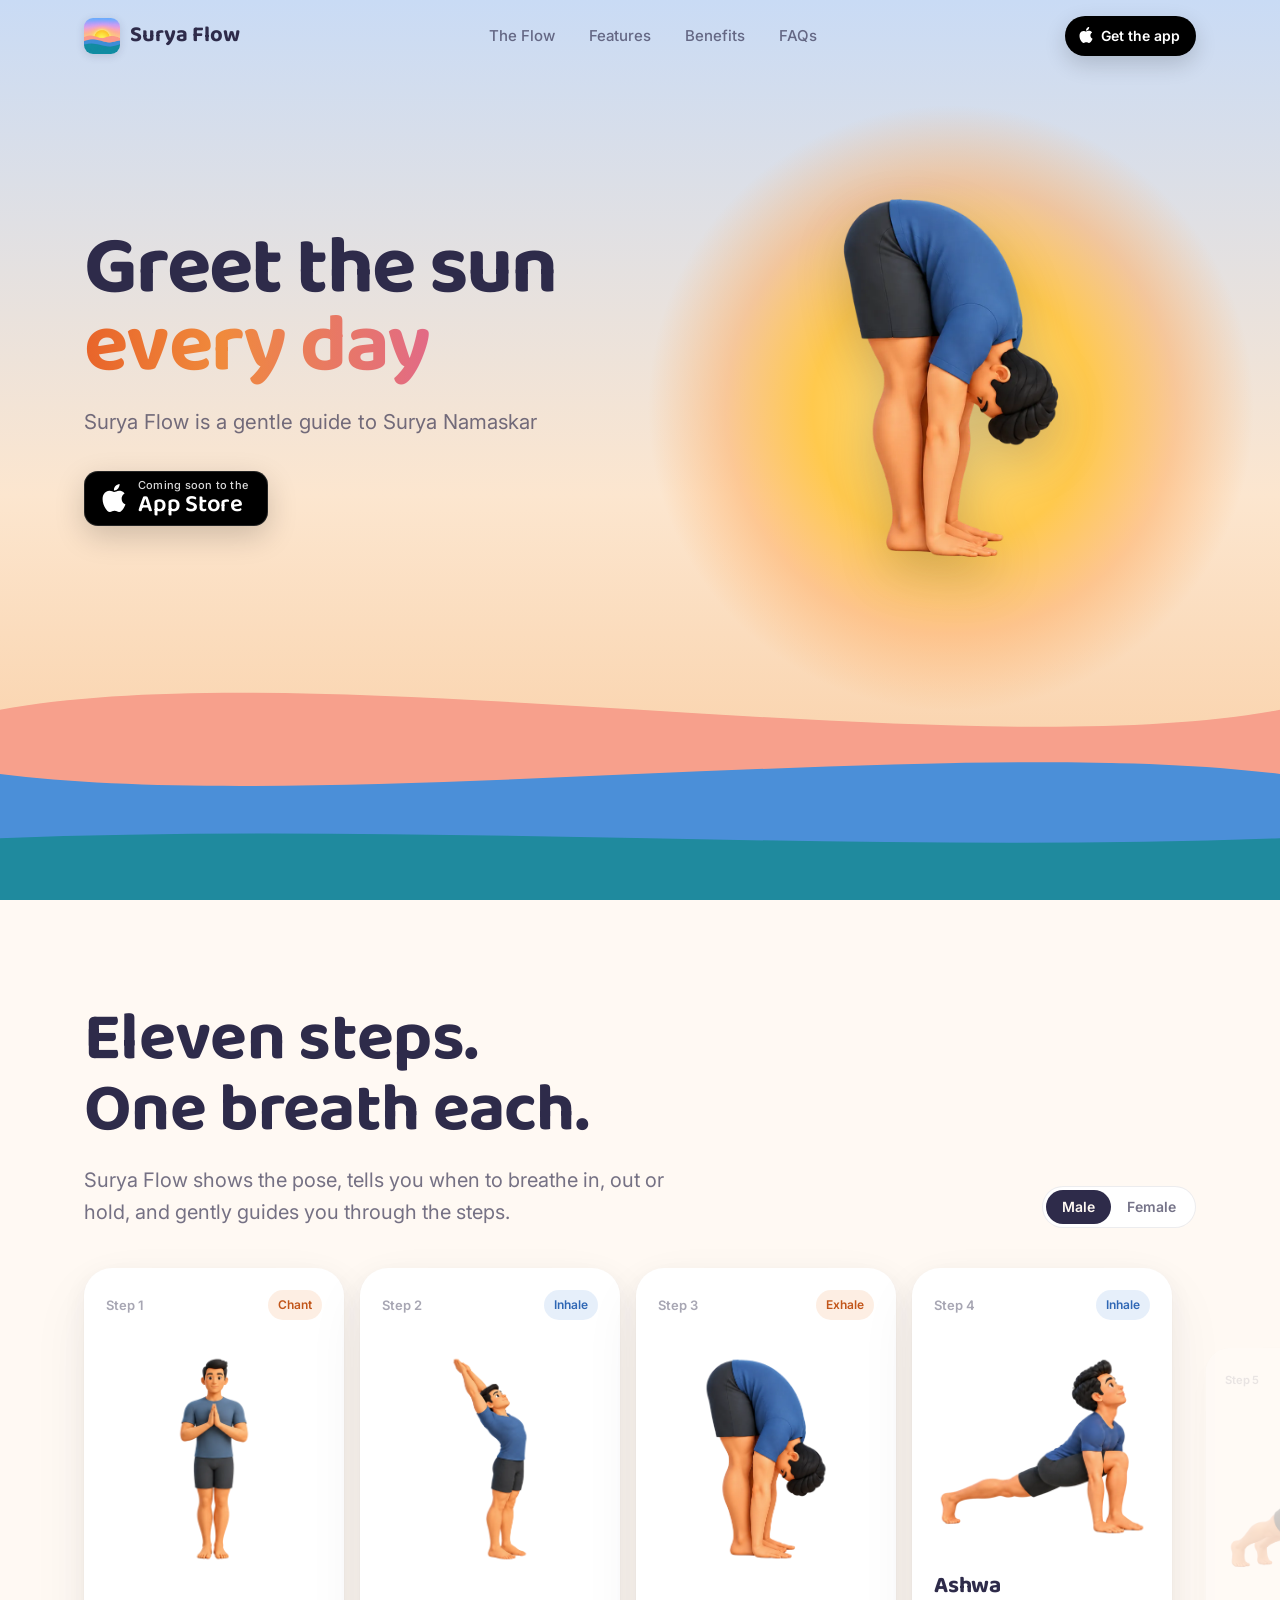
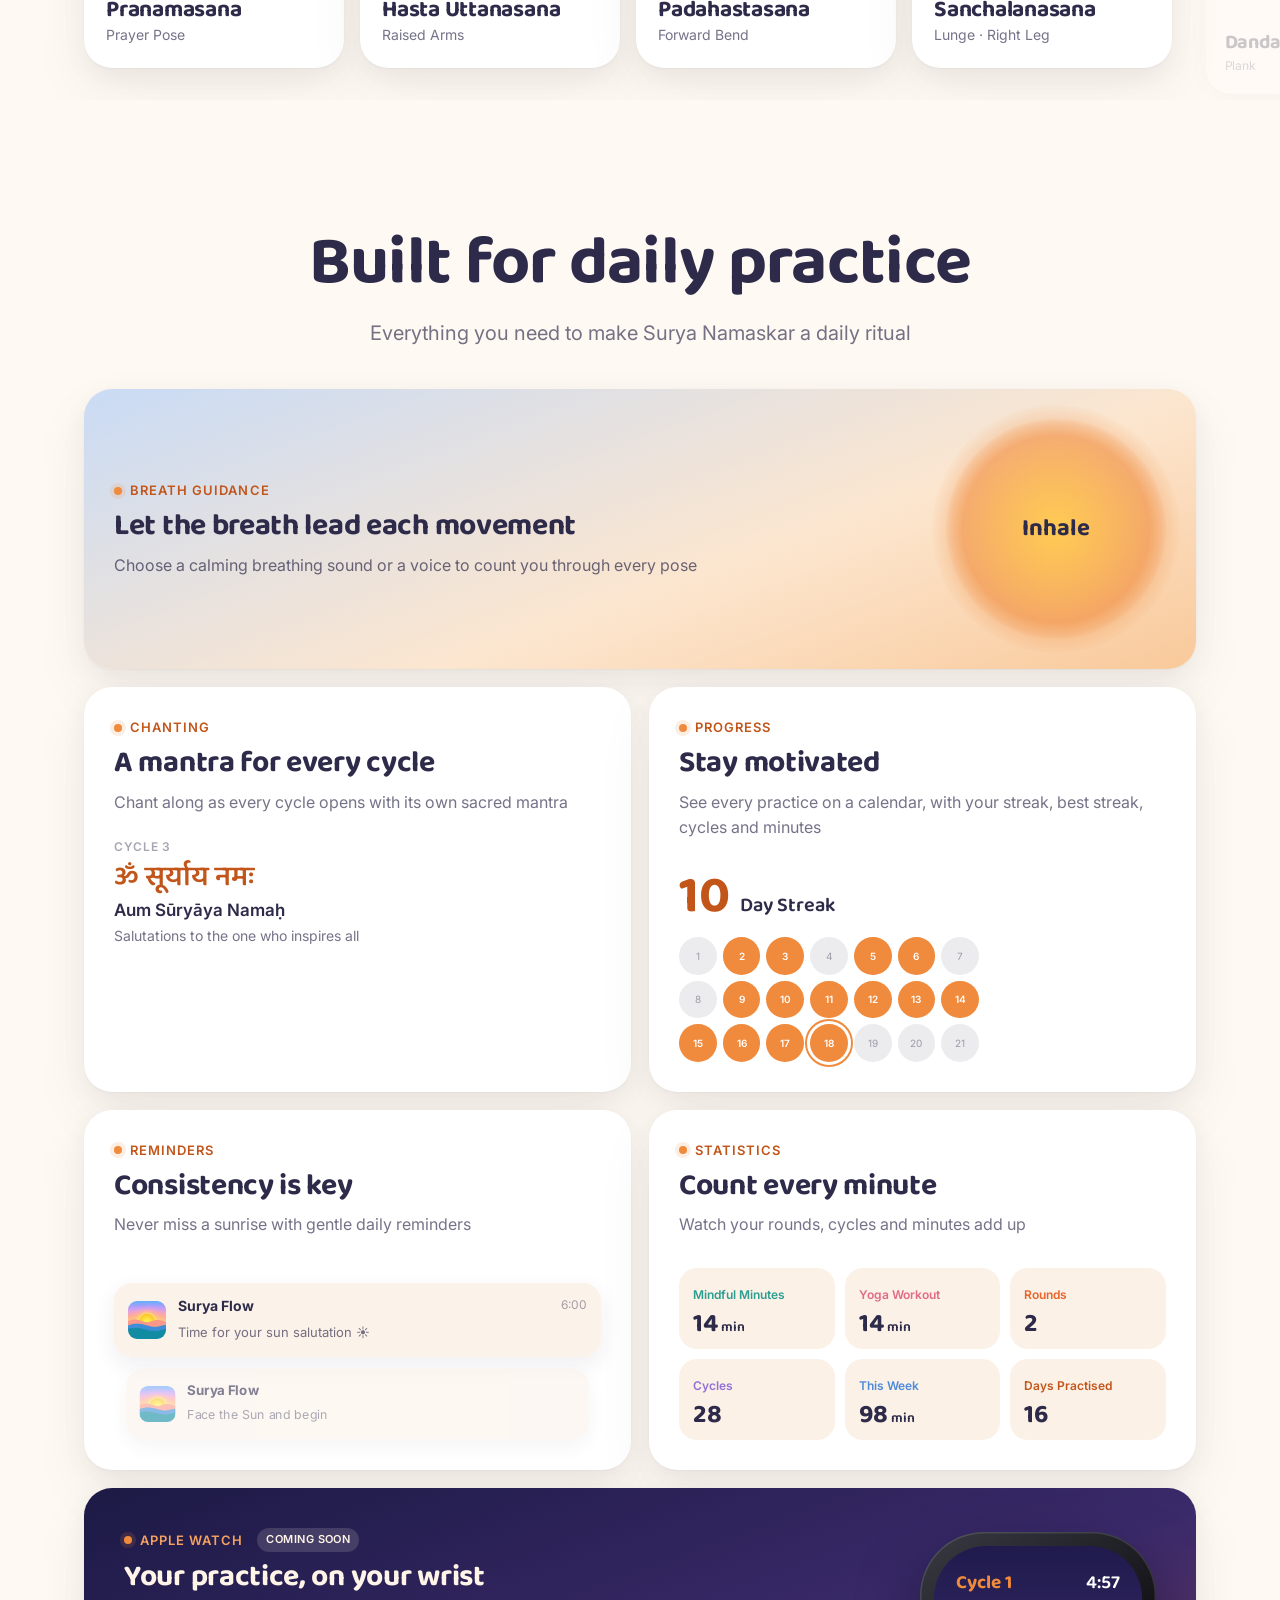
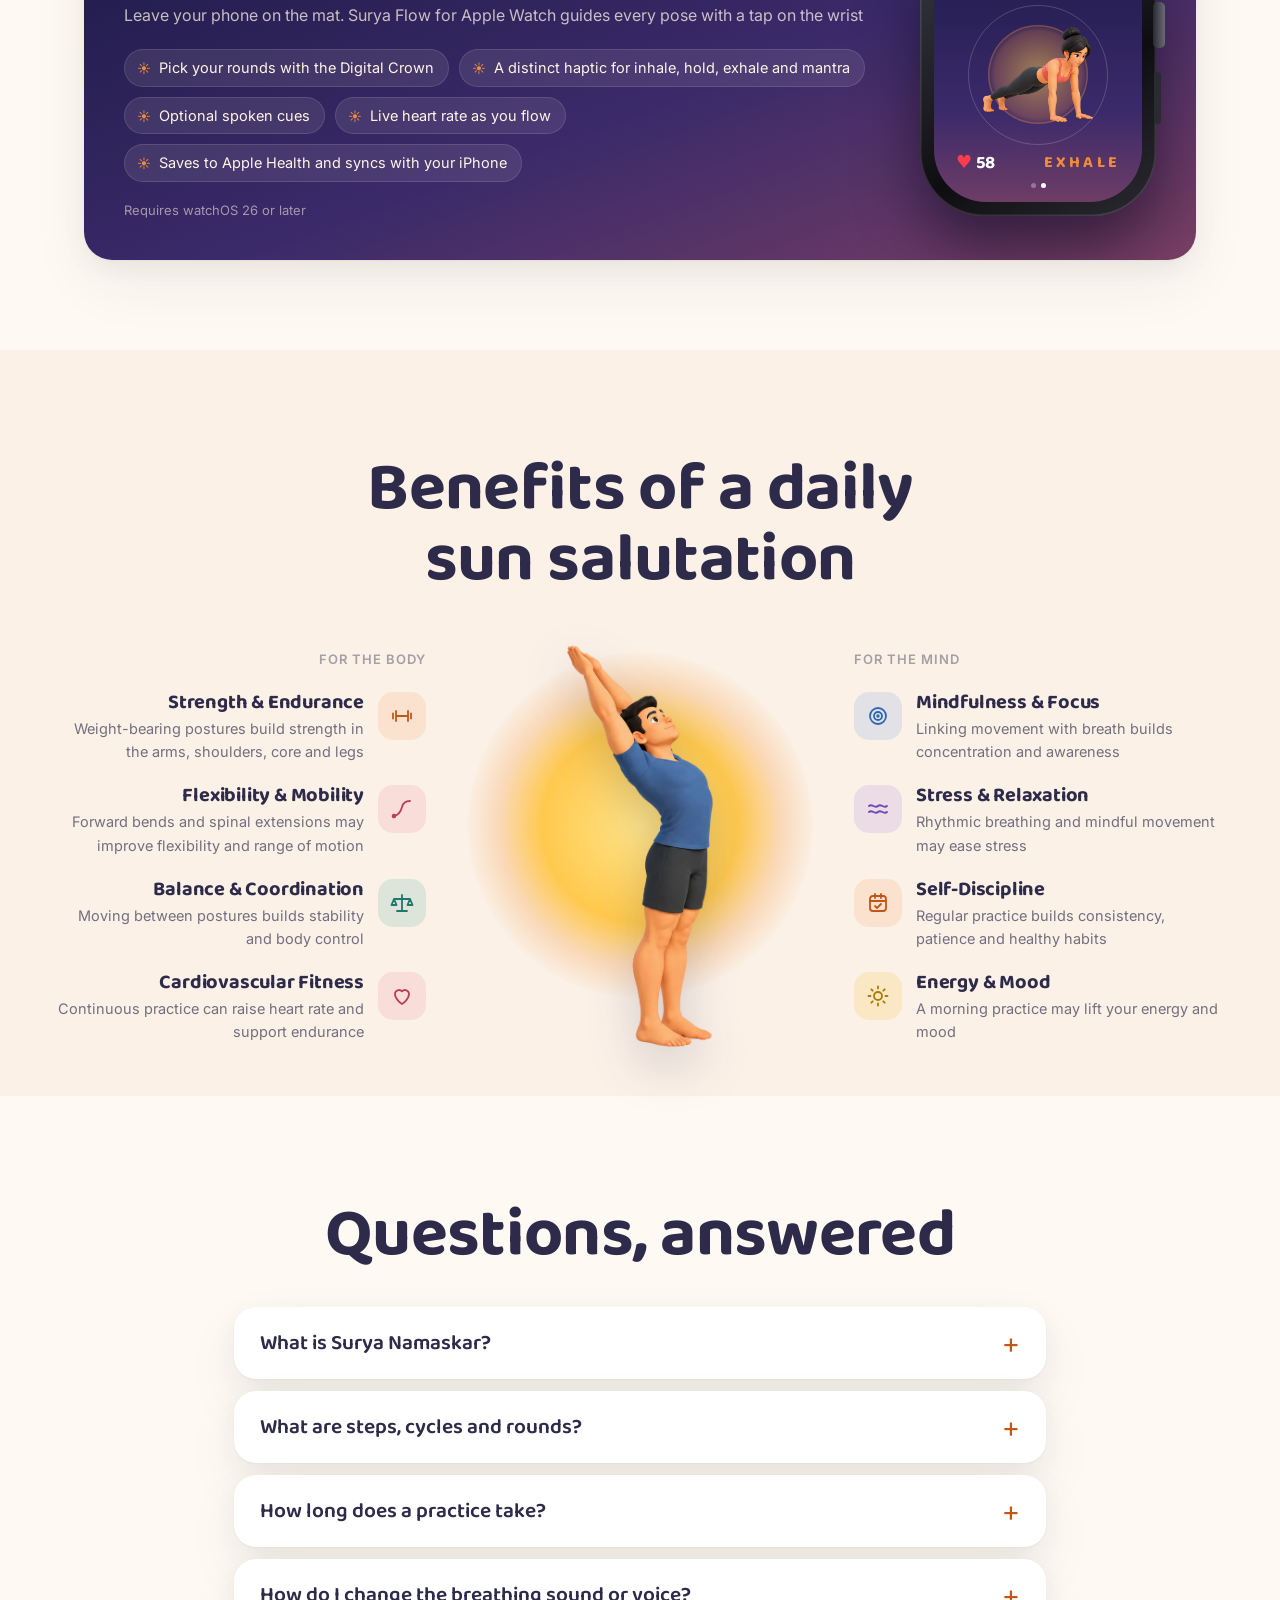
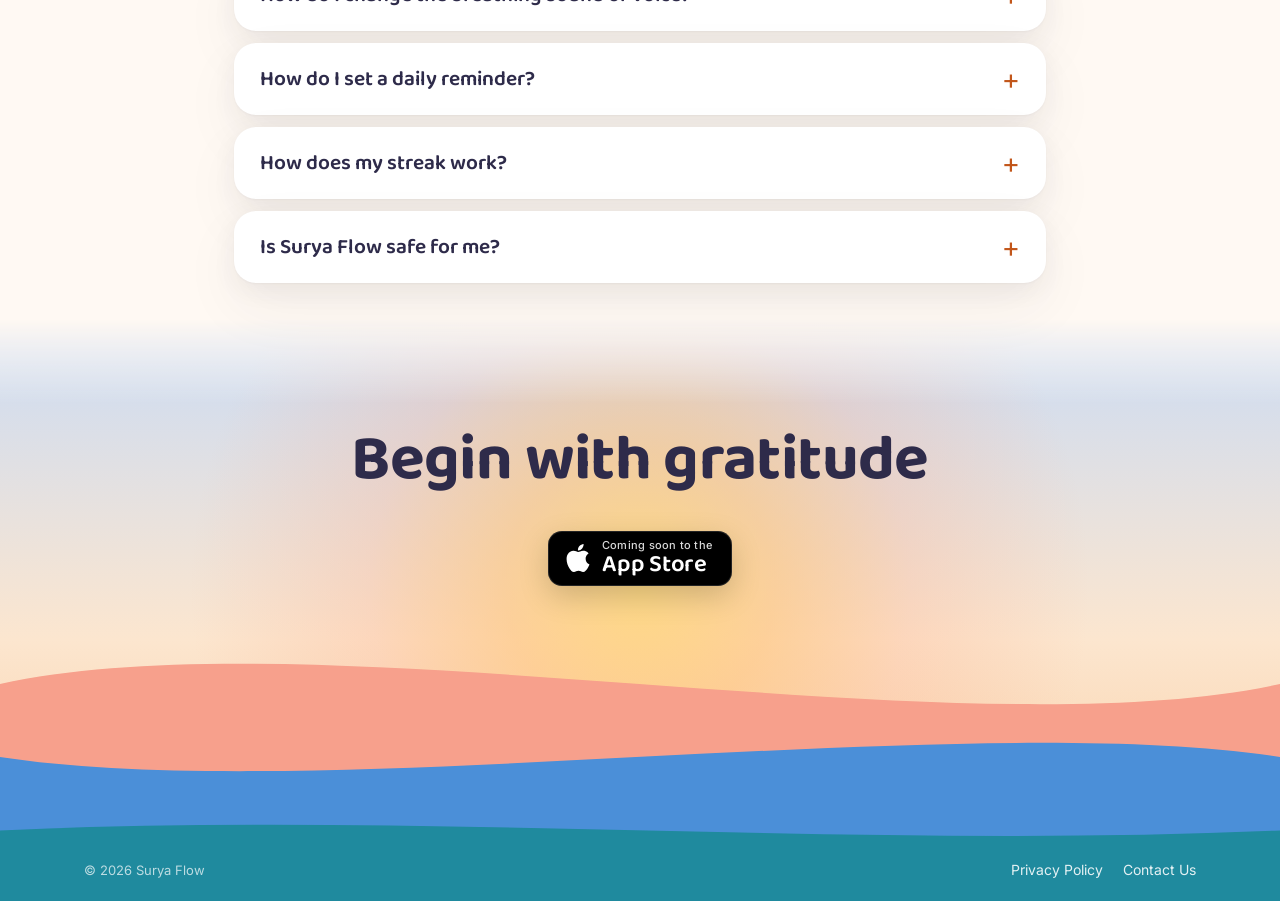
==== commit c5602f84: "Add Apple Watch card to the features section Co-Authored-By: Claude Opus 5.5 <noreply@anthropic.com>" ====
--- a/index.html
+++ b/index.html
@@ -3,6 +3,7 @@
 <head>
   <meta charset="utf-8">
   <script>(function(){function t(){var h=new Date().getHours(),d=h<6||h>=18;document.documentElement.dataset.theme=d?"dark":"light";var m=document.querySelector('meta[name="theme-color"]');if(m)m.content=d?"#1C1A45":"#C9DBF5";}t();setInterval(t,60000);})();</script>
+  <script>try{history.scrollRestoration="manual"}catch(e){}</script>
   <meta name="viewport" content="width=device-width, initial-scale=1, viewport-fit=cover">
   <title>Surya Flow · A gentle guide to Surya Namaskar</title>
   <meta name="description" content="Surya Flow guides your sun salutation pose by pose, with breath cues, 14 recorded mantras, streaks, reminders and Apple Health. In English and Hindi, for iPhone.">
@@ -17,7 +18,7 @@
   <link rel="preconnect" href="https://fonts.googleapis.com">
   <link rel="preconnect" href="https://fonts.gstatic.com" crossorigin>
   <link href="https://fonts.googleapis.com/css2?family=Baloo+2:wght@500;600;700;800&family=Inter:wght@400;500;600;700&display=swap" rel="stylesheet">
-  <link rel="stylesheet" href="styles.css?v=20261108032232">
+  <link rel="stylesheet" href="styles.css?v=20261113061622">
 </head>
 <body>
 
@@ -145,6 +146,31 @@
             <div class="days"><small>Days Practised</small><b>16</b></div>
           </div>
         </article>
+
+        <article class="tile t-6 watch-tile reveal">
+          <div class="copy">
+            <span class="eyebrow">Apple Watch <em class="soon">Coming soon</em></span>
+            <h3>Your practice, on your wrist</h3>
+            <p>Leave your phone on the mat. Surya Flow for Apple Watch guides every pose with a tap on the wrist</p>
+            <ul class="watch-feats">
+              <li>Pick your rounds with the Digital Crown</li>
+              <li>A distinct haptic for inhale, hold, exhale and mantra</li>
+              <li>Optional spoken cues</li>
+              <li>Live heart rate as you flow</li>
+              <li>Saves to Apple Health and syncs with your iPhone</li>
+            </ul>
+            <small class="watch-req">Requires watchOS 26 or later</small>
+          </div>
+          <div class="watch" aria-hidden="true">
+            <div class="watch-crown"></div><div class="watch-btn"></div>
+            <div class="watch-screen">
+              <div class="ws-top"><b id="wsCycle">Cycle 1</b><span>4:57</span></div>
+              <div class="ws-ring"><div class="ws-glow"></div><img id="wsPose" src="assets/poses/plank-female.webp" alt=""></div>
+              <div class="ws-bot"><span class="ws-hr"><i>&#9829;</i> <b id="wsHr">58</b></span><b class="ws-word" id="wsWord">Exhale</b></div>
+              <div class="ws-dots"><i></i><i class="on"></i></div>
+            </div>
+          </div>
+        </article>
       </div>
     </div>
   </section>
@@ -223,6 +249,6 @@
   </div>
 </footer>
 
-<script src="script.js?v=20261108032232"></script>
+<script src="script.js?v=20261113061622"></script>
 </body>
 </html>
--- a/styles.css
+++ b/styles.css
@@ -976,3 +976,36 @@
 /* Safari tints the area beyond the page from the background colour: page colour at the top, teal once you reach the footer */
 html.at-end, html.at-end body { background-color: #1F8A9E !important; }
 :root[data-theme="dark"].at-end, :root[data-theme="dark"].at-end body { background-color: #1C1A45 !important; }
+
+/* ===== Apple Watch tile ===== */
+.tile.watch-tile { background: linear-gradient(160deg, #1C1A45 0%, #3B2A6A 55%, #7A3F63 100%); color: #FFF4E8; flex-direction: row; align-items: center; gap: 40px; padding: 40px; }
+.watch-tile .copy { flex: 1; display: flex; flex-direction: column; gap: 10px; }
+.watch-tile .eyebrow { color: #F6A15F; }
+.watch-tile .soon { font-style: normal; font-size: 11px; letter-spacing: .04em; padding: 3px 9px; border-radius: 99px; background: rgba(255,244,232,.14); color: #FFF4E8; margin-left: 6px; }
+.watch-tile p { color: rgba(255,244,232,.74); }
+.watch-feats { list-style: none; margin: 10px 0 0; padding: 0; display: flex; flex-wrap: wrap; gap: 10px; }
+.watch-feats li { font-size: 14.5px; line-height: 1.35; color: #FFF4E8; padding: 9px 15px 9px 13px; border-radius: 99px; background: rgba(255,244,232,.09); box-shadow: inset 0 0 0 1px rgba(255,244,232,.12); }
+.watch-feats li::before { content: "☀"; color: #F08A3C; margin-right: 8px; font-size: 13px; }
+.watch-req { margin-top: 8px; font-size: 13px; color: rgba(255,244,232,.55); }
+.watch { flex: none; position: relative; width: 236px; height: 284px; border-radius: 64px; padding: 14px; background: linear-gradient(145deg, #3A3A44, #0E0E12 60%, #2A2A31); box-shadow: 0 30px 60px rgba(10,8,30,.55), inset 0 0 0 1.5px rgba(255,255,255,.12); }
+.watch-crown { position: absolute; right: -9px; top: 70px; width: 12px; height: 46px; border-radius: 5px; background: linear-gradient(90deg, #2A2A31, #6B6B76); }
+.watch-btn { position: absolute; right: -5px; top: 140px; width: 7px; height: 52px; border-radius: 4px; background: #2A2A31; }
+.watch-screen { position: relative; height: 100%; border-radius: 52px; overflow: hidden; background: linear-gradient(180deg, #1F1B4D 0%, #3B2A6A 65%, #6E3D66 100%); padding: 22px 22px 14px; display: flex; flex-direction: column; font-family: var(--display); }
+.ws-top { display: flex; justify-content: space-between; align-items: baseline; }
+.ws-top b { color: #F08A3C; font-size: 19px; font-weight: 700; }
+.ws-top span { color: #fff; font-size: 19px; font-weight: 600; }
+.ws-ring { position: relative; flex: 1; margin: 6px auto 4px; aspect-ratio: 1; border-radius: 50%; border: 1.5px solid rgba(255,255,255,.18); display: grid; place-items: center; }
+.ws-glow { position: absolute; inset: 14%; border-radius: 50%; background: radial-gradient(circle, rgba(255,201,77,.55), rgba(240,138,60,.28) 62%, rgba(240,138,60,0) 72%); box-shadow: 0 0 0 1.5px rgba(240,138,60,.35) inset; animation: breathe 8s ease-in-out infinite; }
+.ws-ring img { position: relative; width: 86%; transition: opacity .35s; }
+.ws-bot { display: flex; align-items: center; justify-content: space-between; }
+.ws-hr { color: #fff; font-size: 18px; } .ws-hr i { font-style: normal; color: #FF3B4E; }
+.ws-word { color: #F08A3C; font-size: 16px; letter-spacing: .2em; text-transform: uppercase; }
+.ws-dots { display: flex; justify-content: center; gap: 5px; margin-top: 6px; }
+.ws-dots i { width: 5px; height: 5px; border-radius: 50%; background: rgba(255,255,255,.3); } .ws-dots i.on { background: #fff; }
+@media (max-width: 680px) {
+  .tile.watch-tile { flex-direction: column; align-items: stretch; padding: 30px; gap: 32px; }
+  .watch { align-self: center; width: 200px; height: 240px; border-radius: 54px; padding: 12px; }
+  .watch-screen { border-radius: 44px; padding: 18px 20px 12px; }
+  .watch-feats { gap: 8px; } .watch-feats li { font-size: 14px; border-radius: 16px; padding: 8px 13px 8px 12px; }
+  .ws-top b, .ws-top span { font-size: 16px; } .ws-word { font-size: 13px; } .ws-hr { font-size: 15px; }
+}
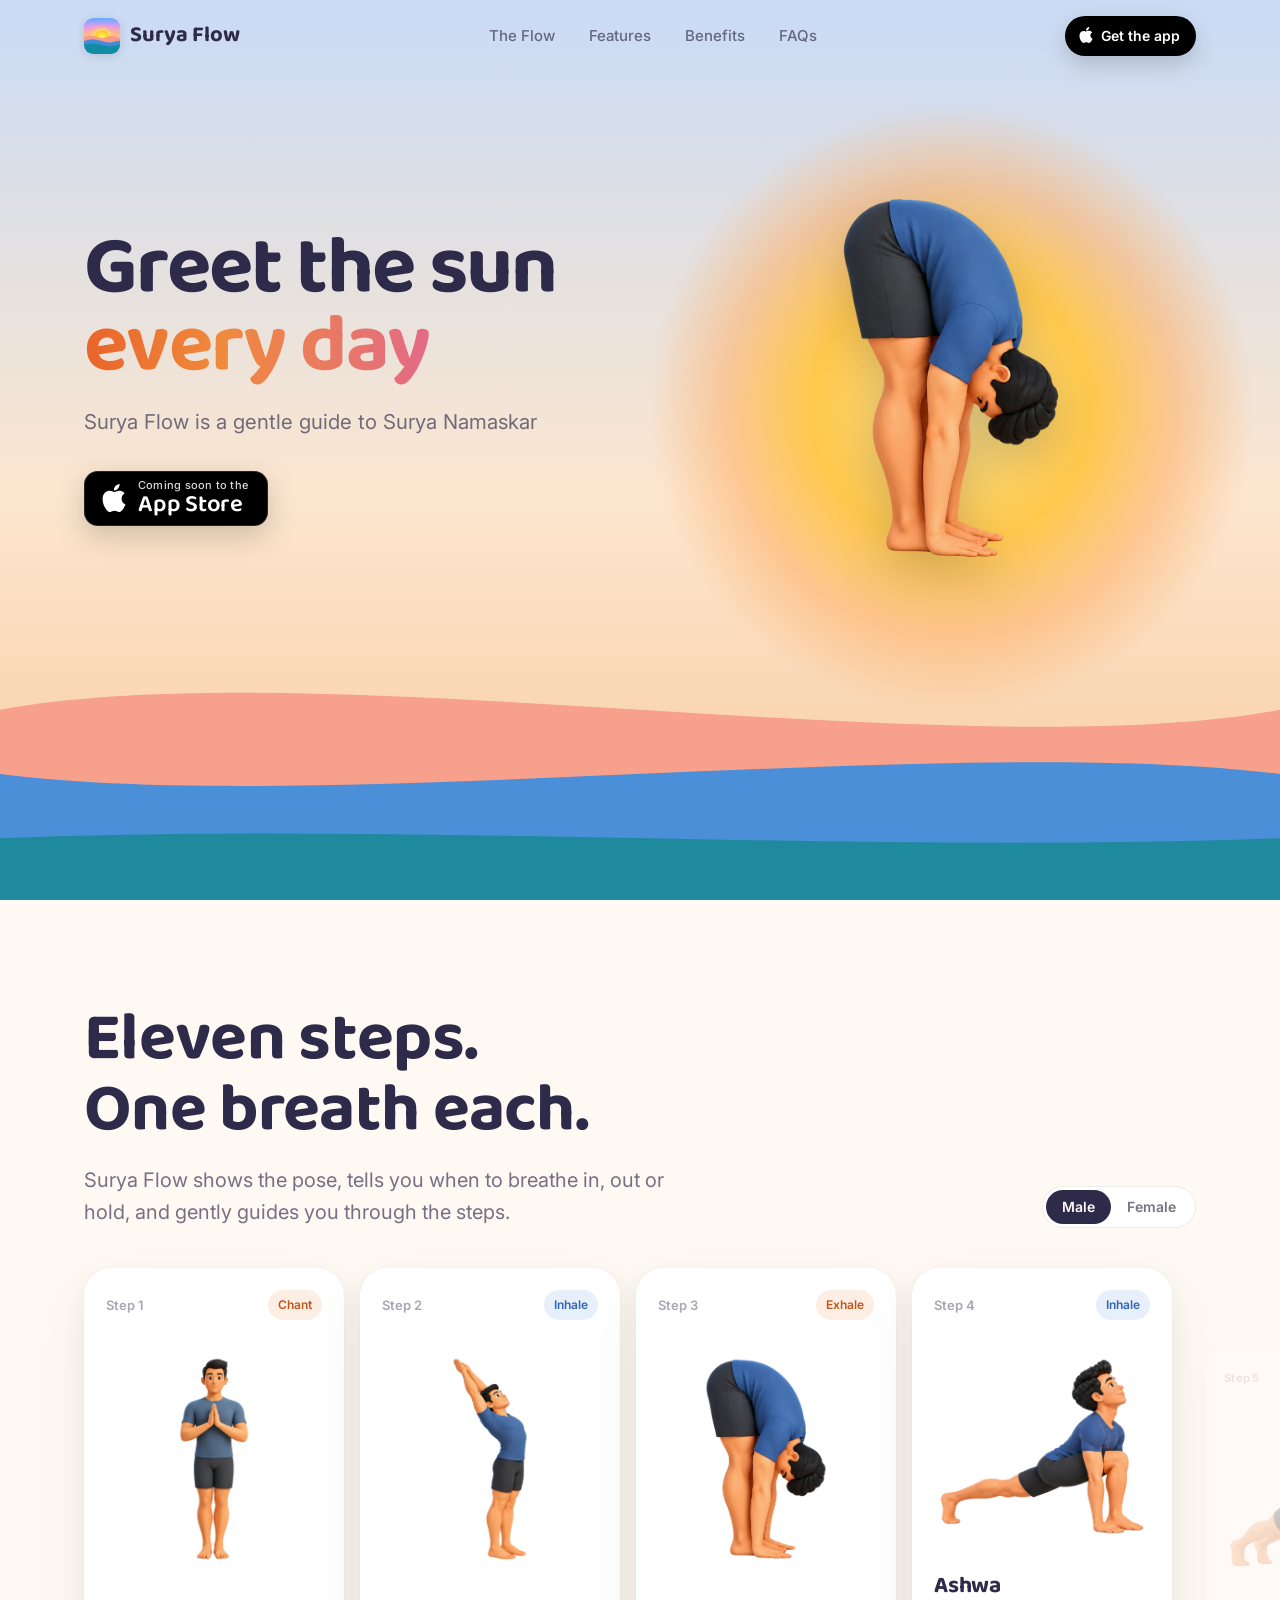
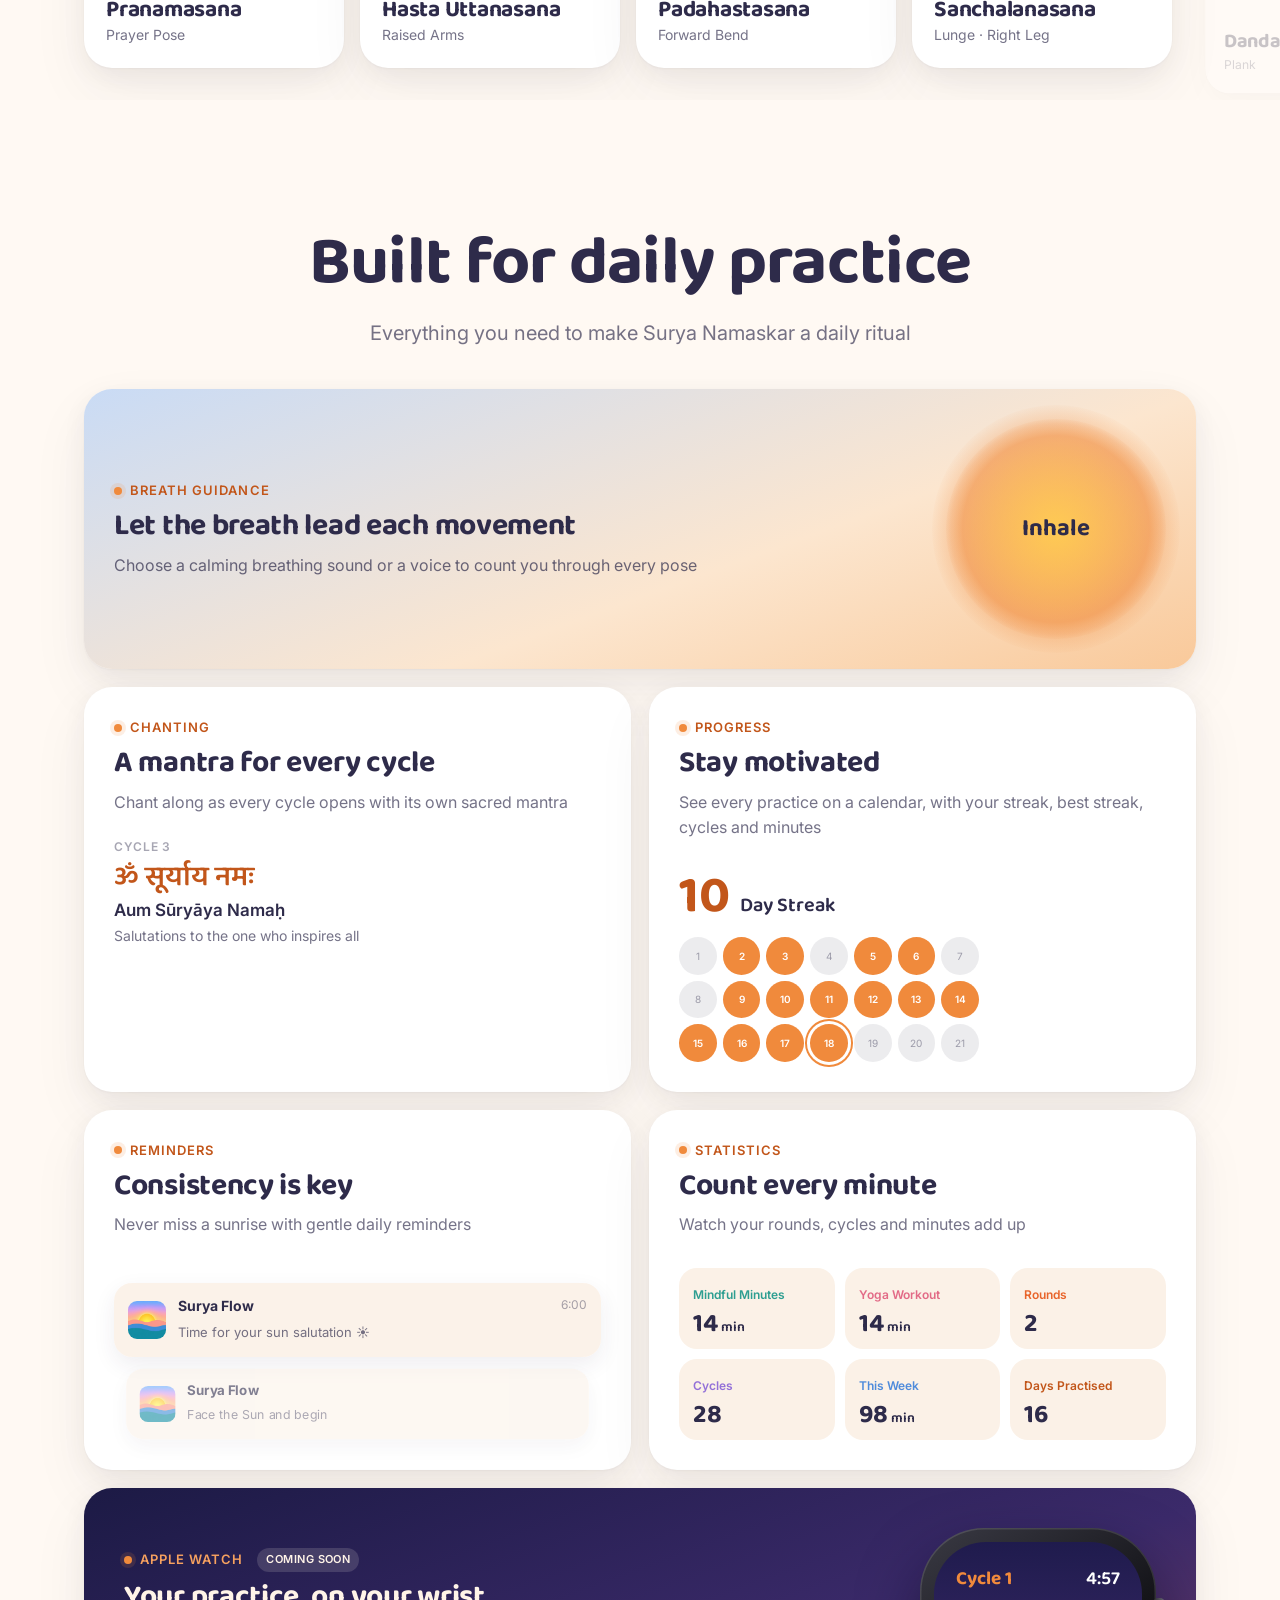
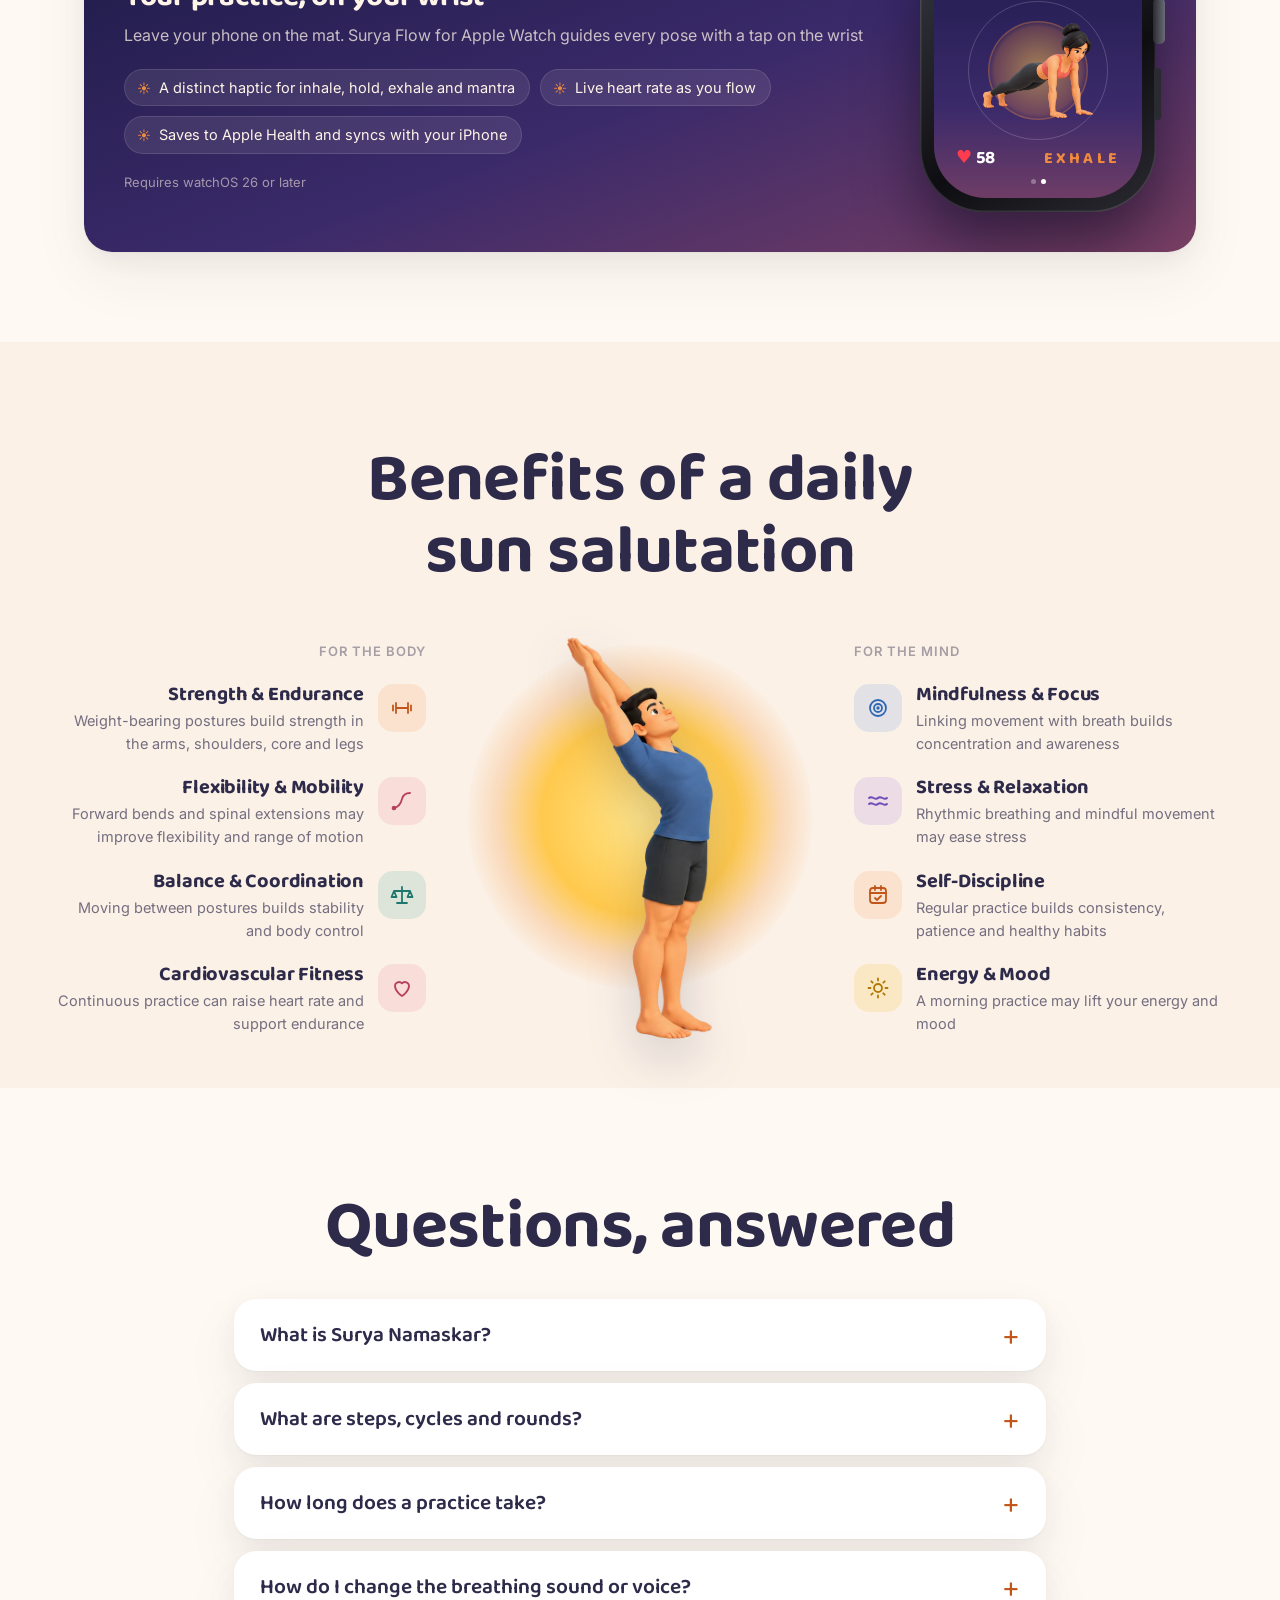
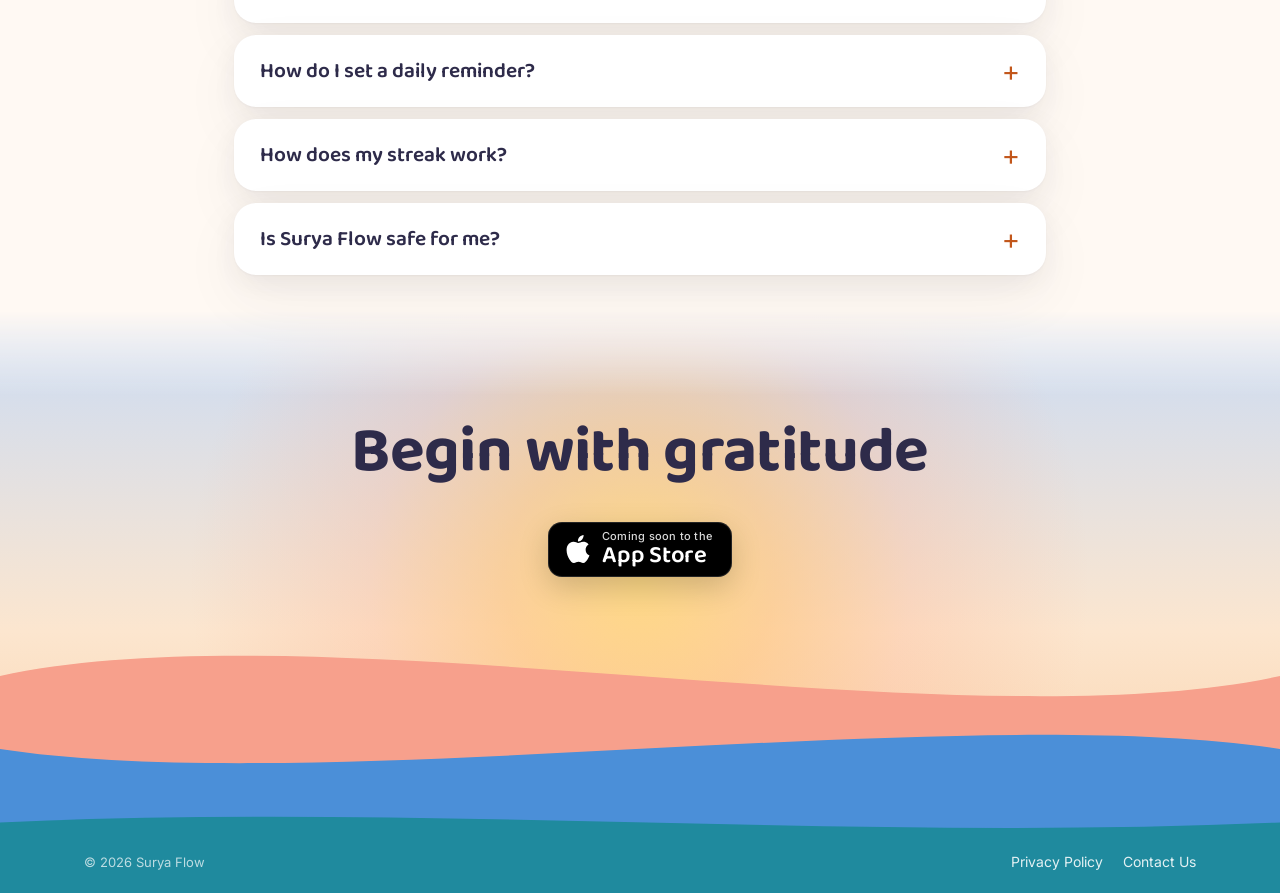
==== commit e3ae8f74: "Watch card: drop Digital Crown and spoken cues pills Co-Authored-By: Claude Opus 5.5 <noreply@anthro" ====
--- a/index.html
+++ b/index.html
@@ -153,9 +153,7 @@
             <h3>Your practice, on your wrist</h3>
             <p>Leave your phone on the mat. Surya Flow for Apple Watch guides every pose with a tap on the wrist</p>
             <ul class="watch-feats">
-              <li>Pick your rounds with the Digital Crown</li>
               <li>A distinct haptic for inhale, hold, exhale and mantra</li>
-              <li>Optional spoken cues</li>
               <li>Live heart rate as you flow</li>
               <li>Saves to Apple Health and syncs with your iPhone</li>
             </ul>
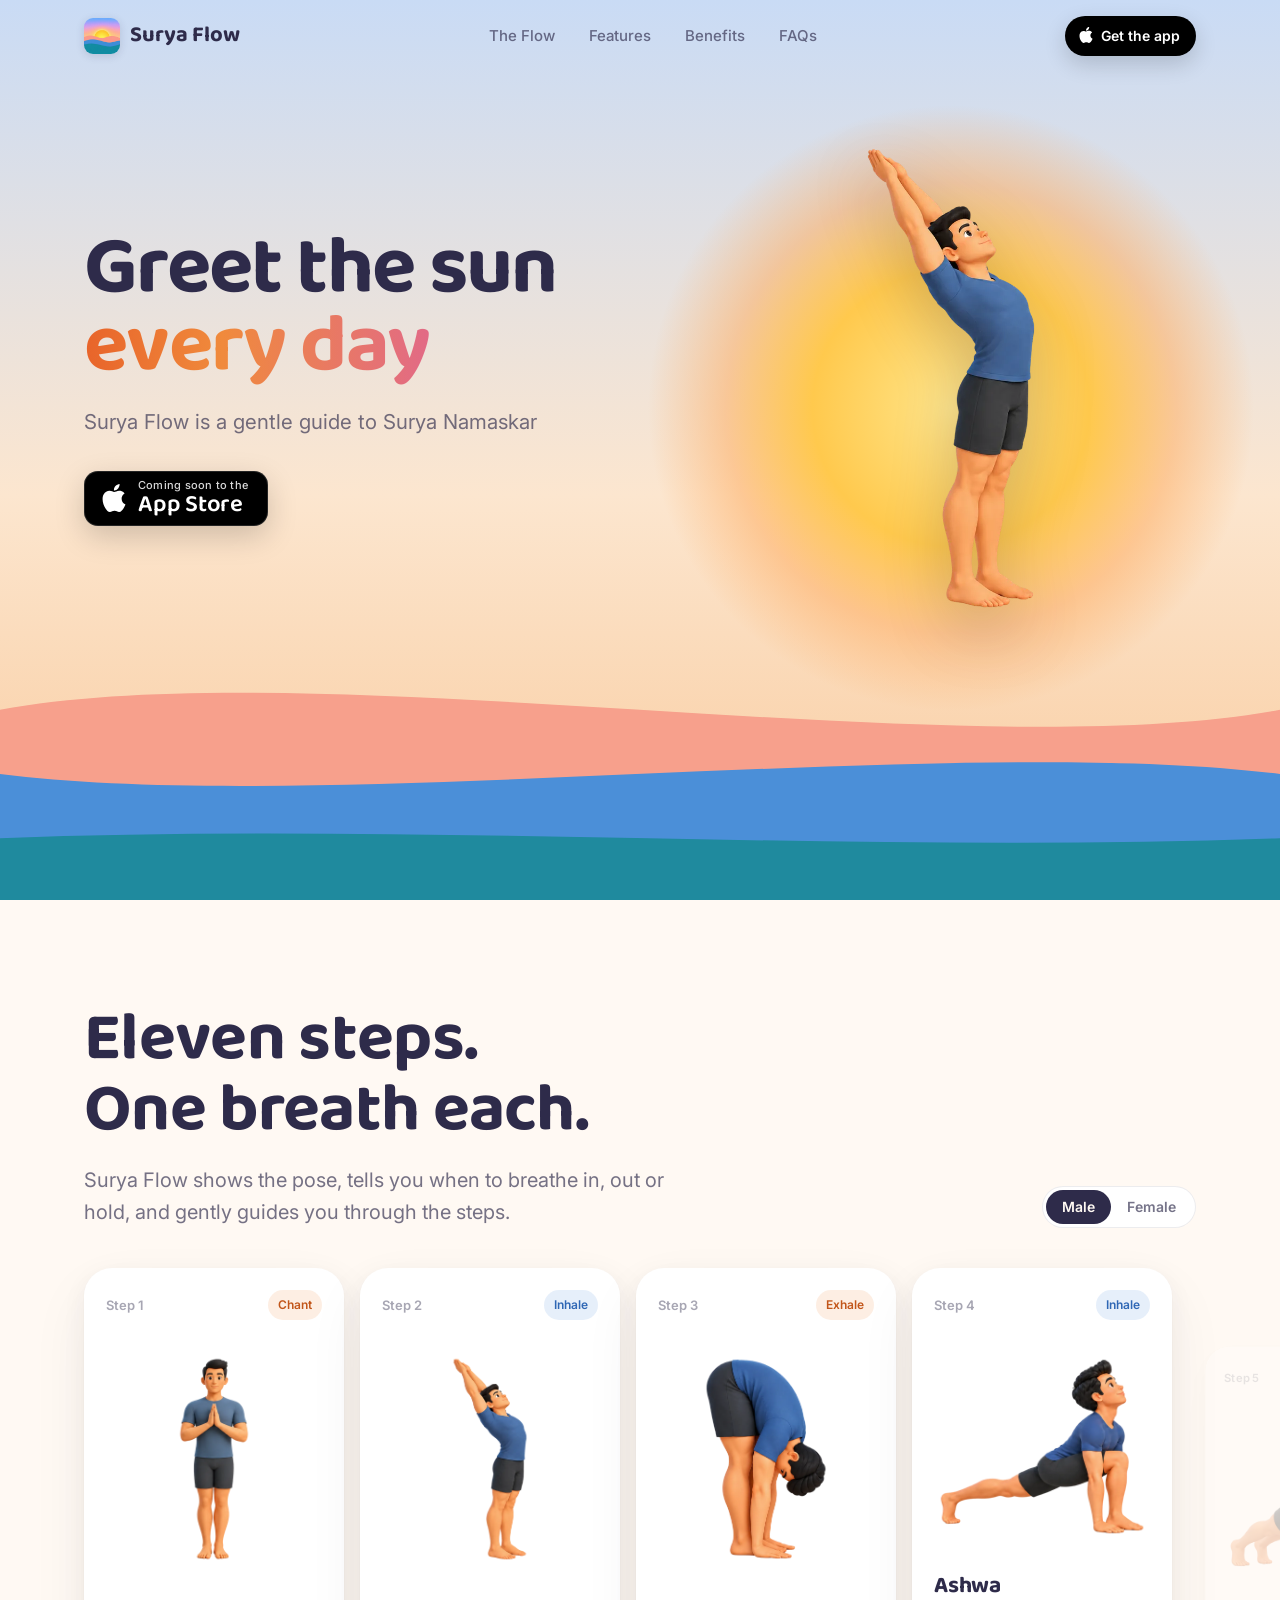
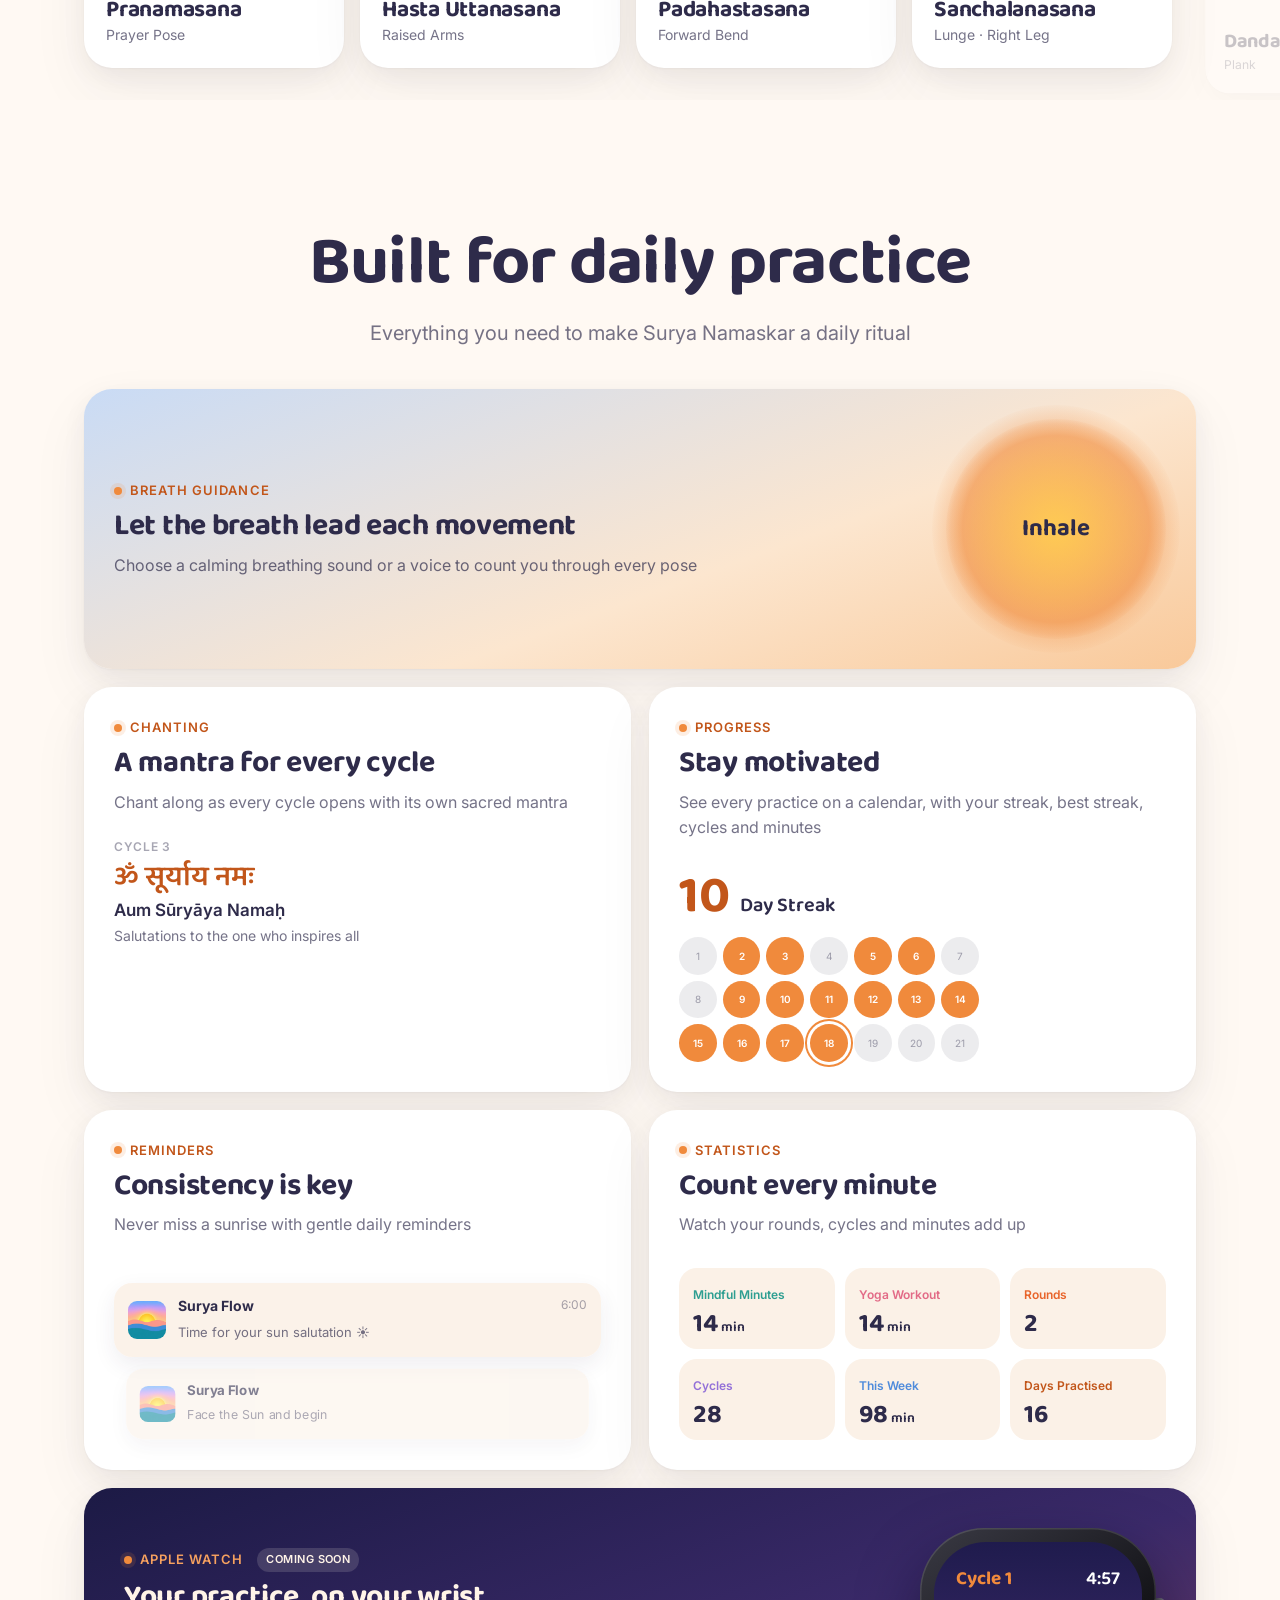
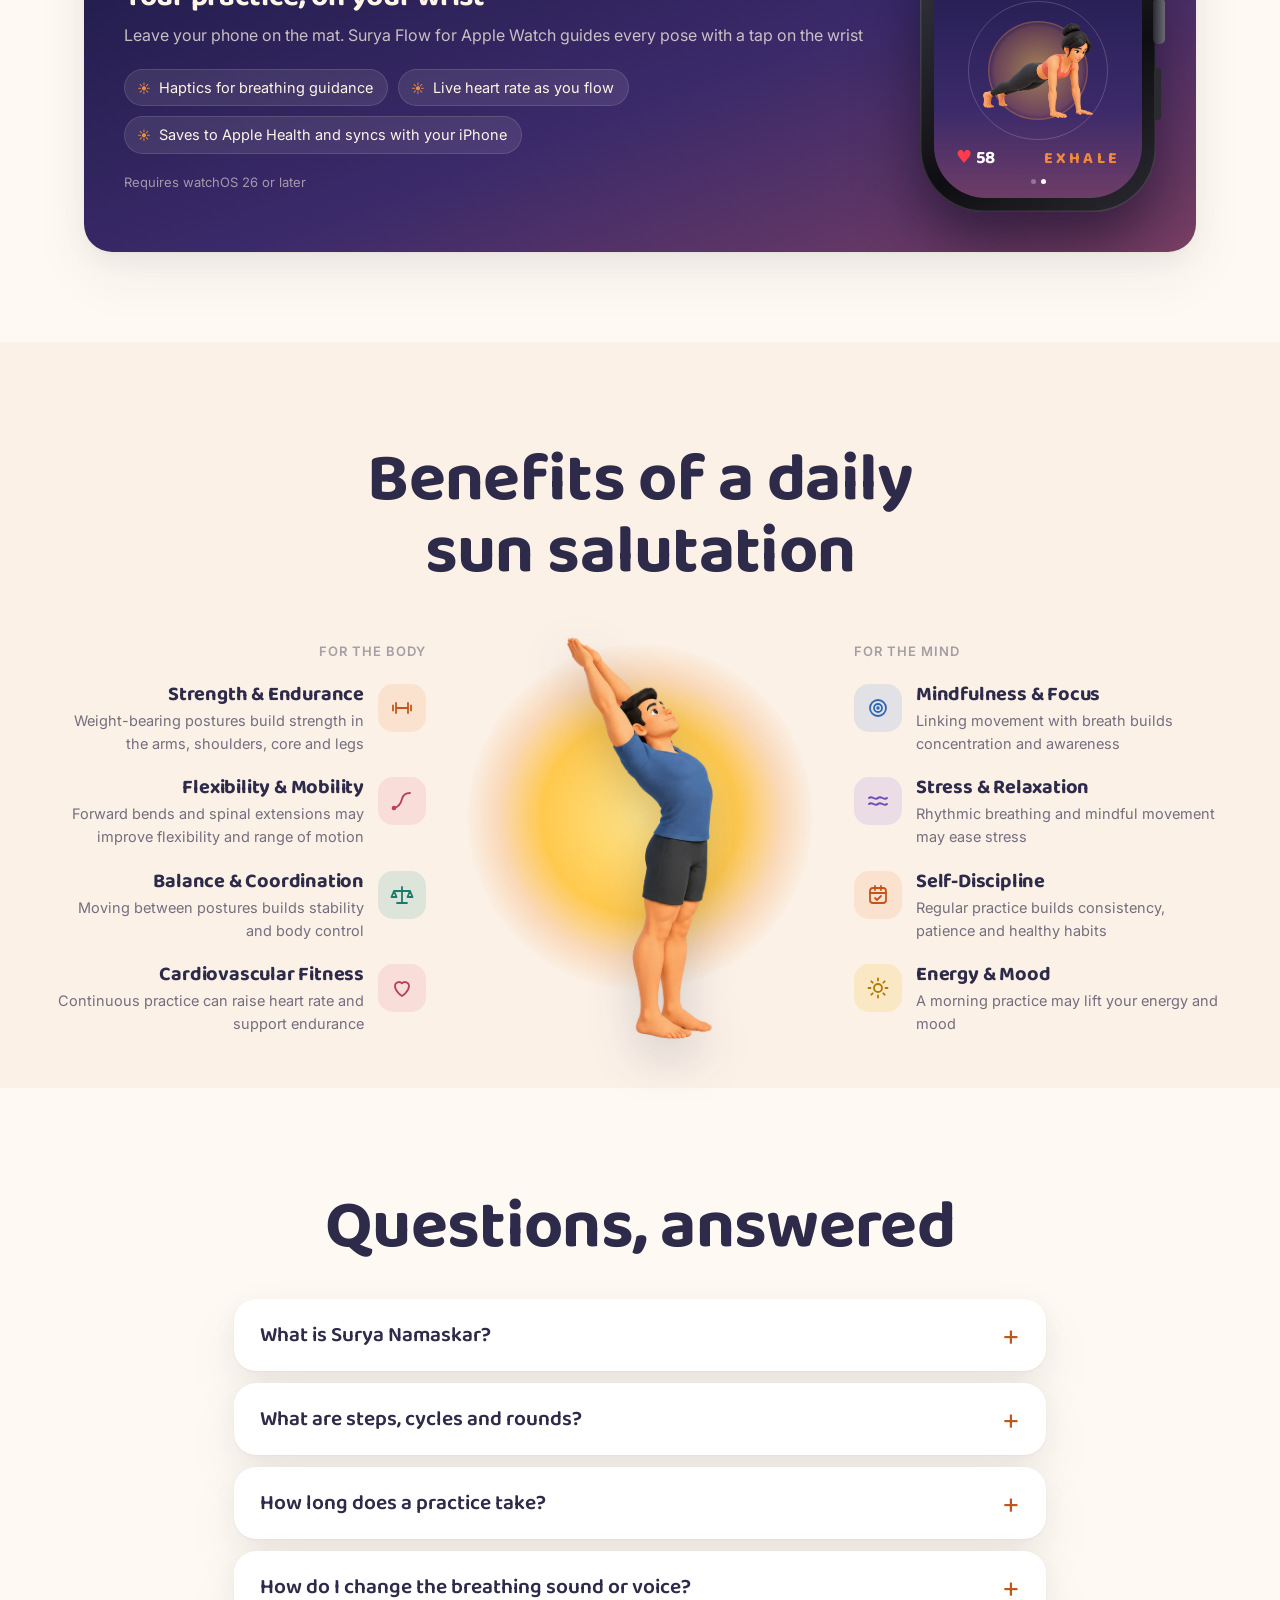
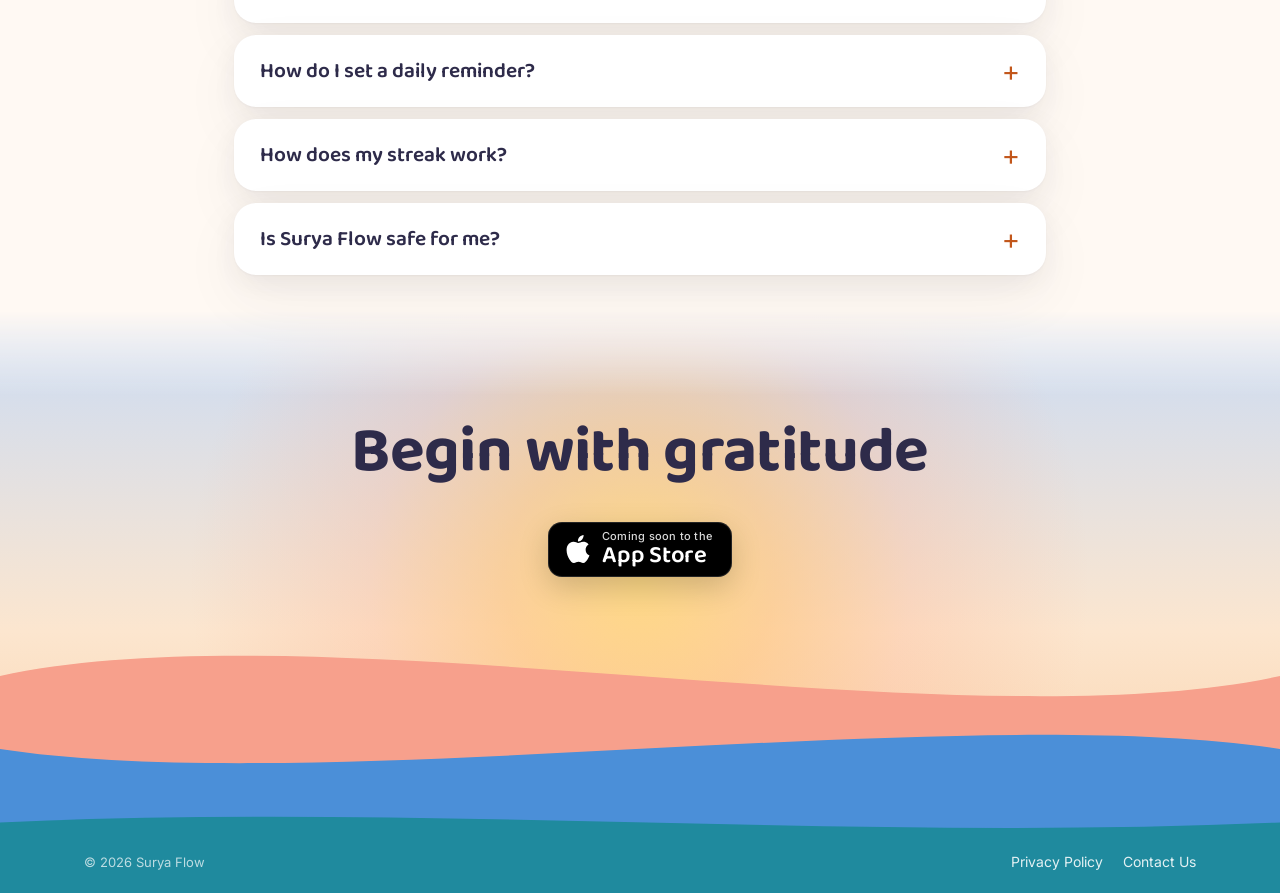
==== commit 336f335a: "Watch card: shorter haptics pill Co-Authored-By: Claude Opus 5.5 <noreply@anthropic.com> Claude-Sess" ====
--- a/index.html
+++ b/index.html
@@ -153,7 +153,7 @@
             <h3>Your practice, on your wrist</h3>
             <p>Leave your phone on the mat. Surya Flow for Apple Watch guides every pose with a tap on the wrist</p>
             <ul class="watch-feats">
-              <li>A distinct haptic for inhale, hold, exhale and mantra</li>
+              <li>Haptics for breathing guidance</li>
               <li>Live heart rate as you flow</li>
               <li>Saves to Apple Health and syncs with your iPhone</li>
             </ul>
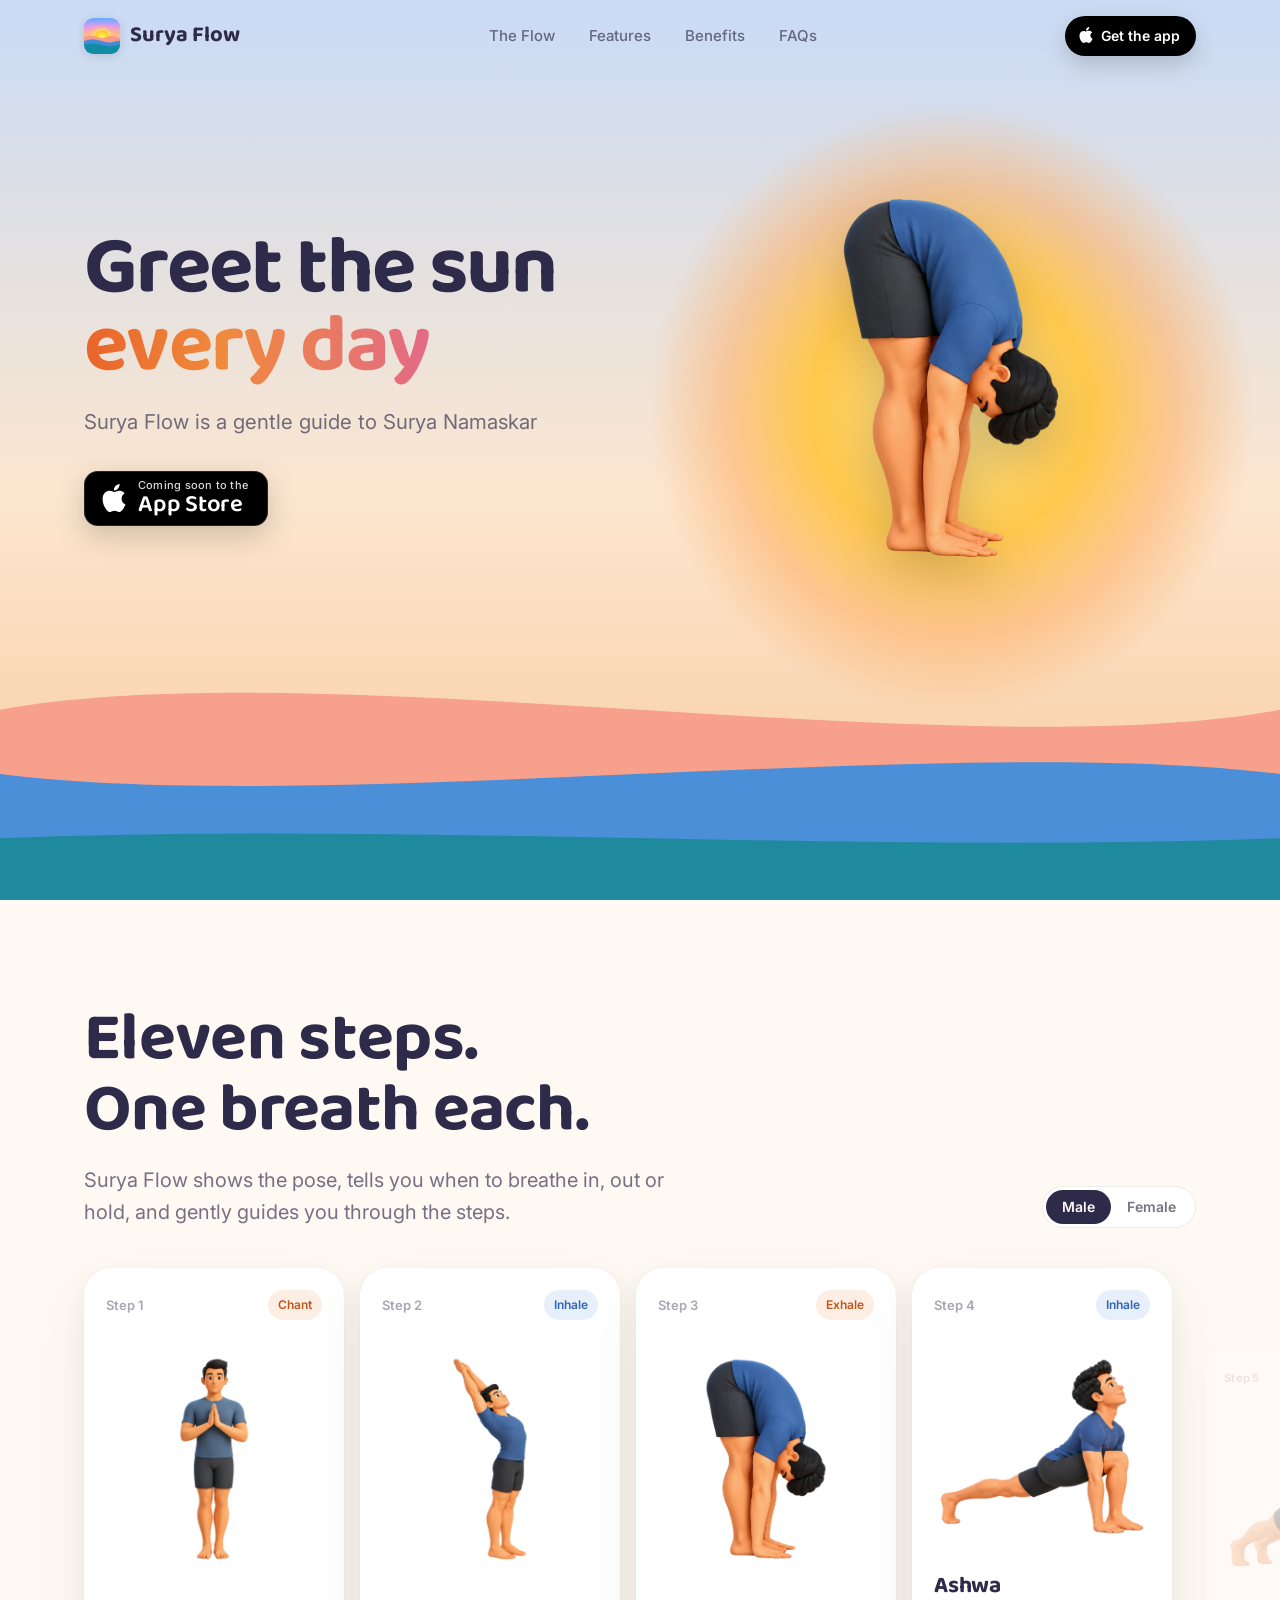
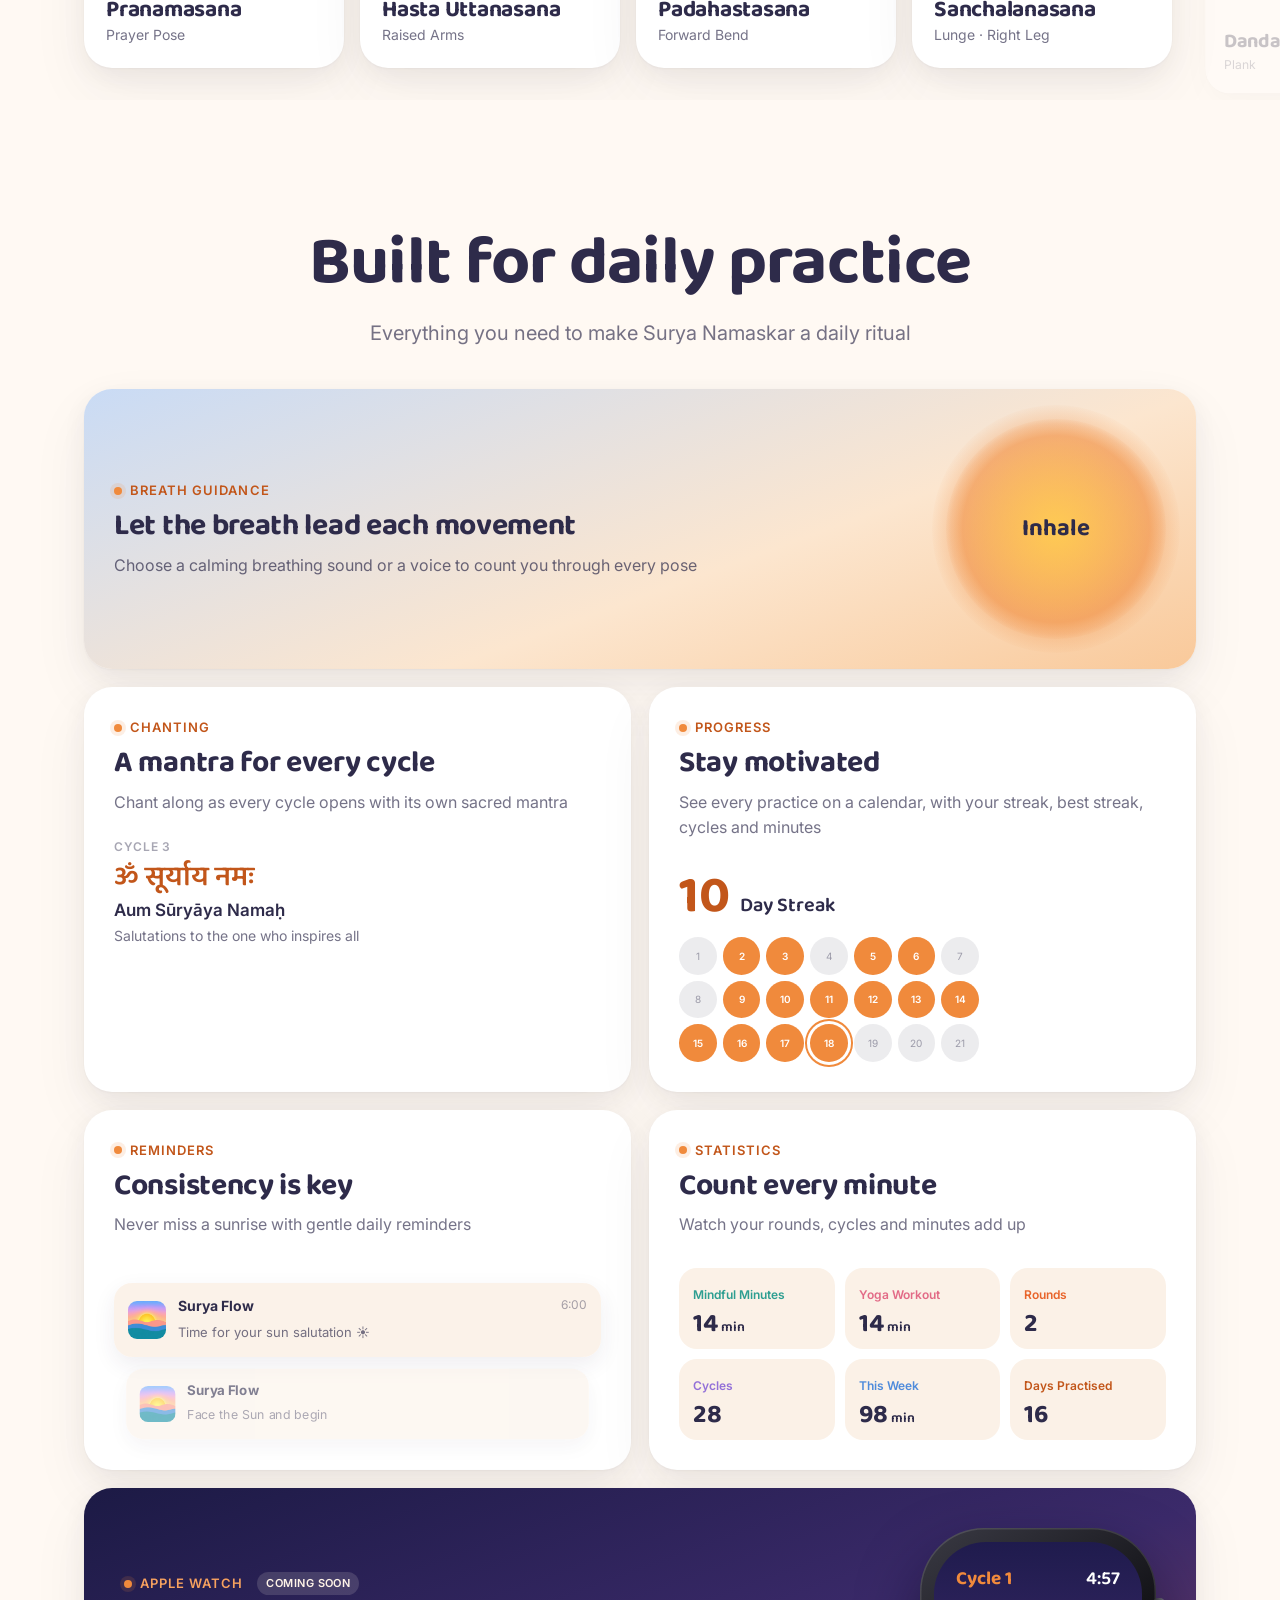
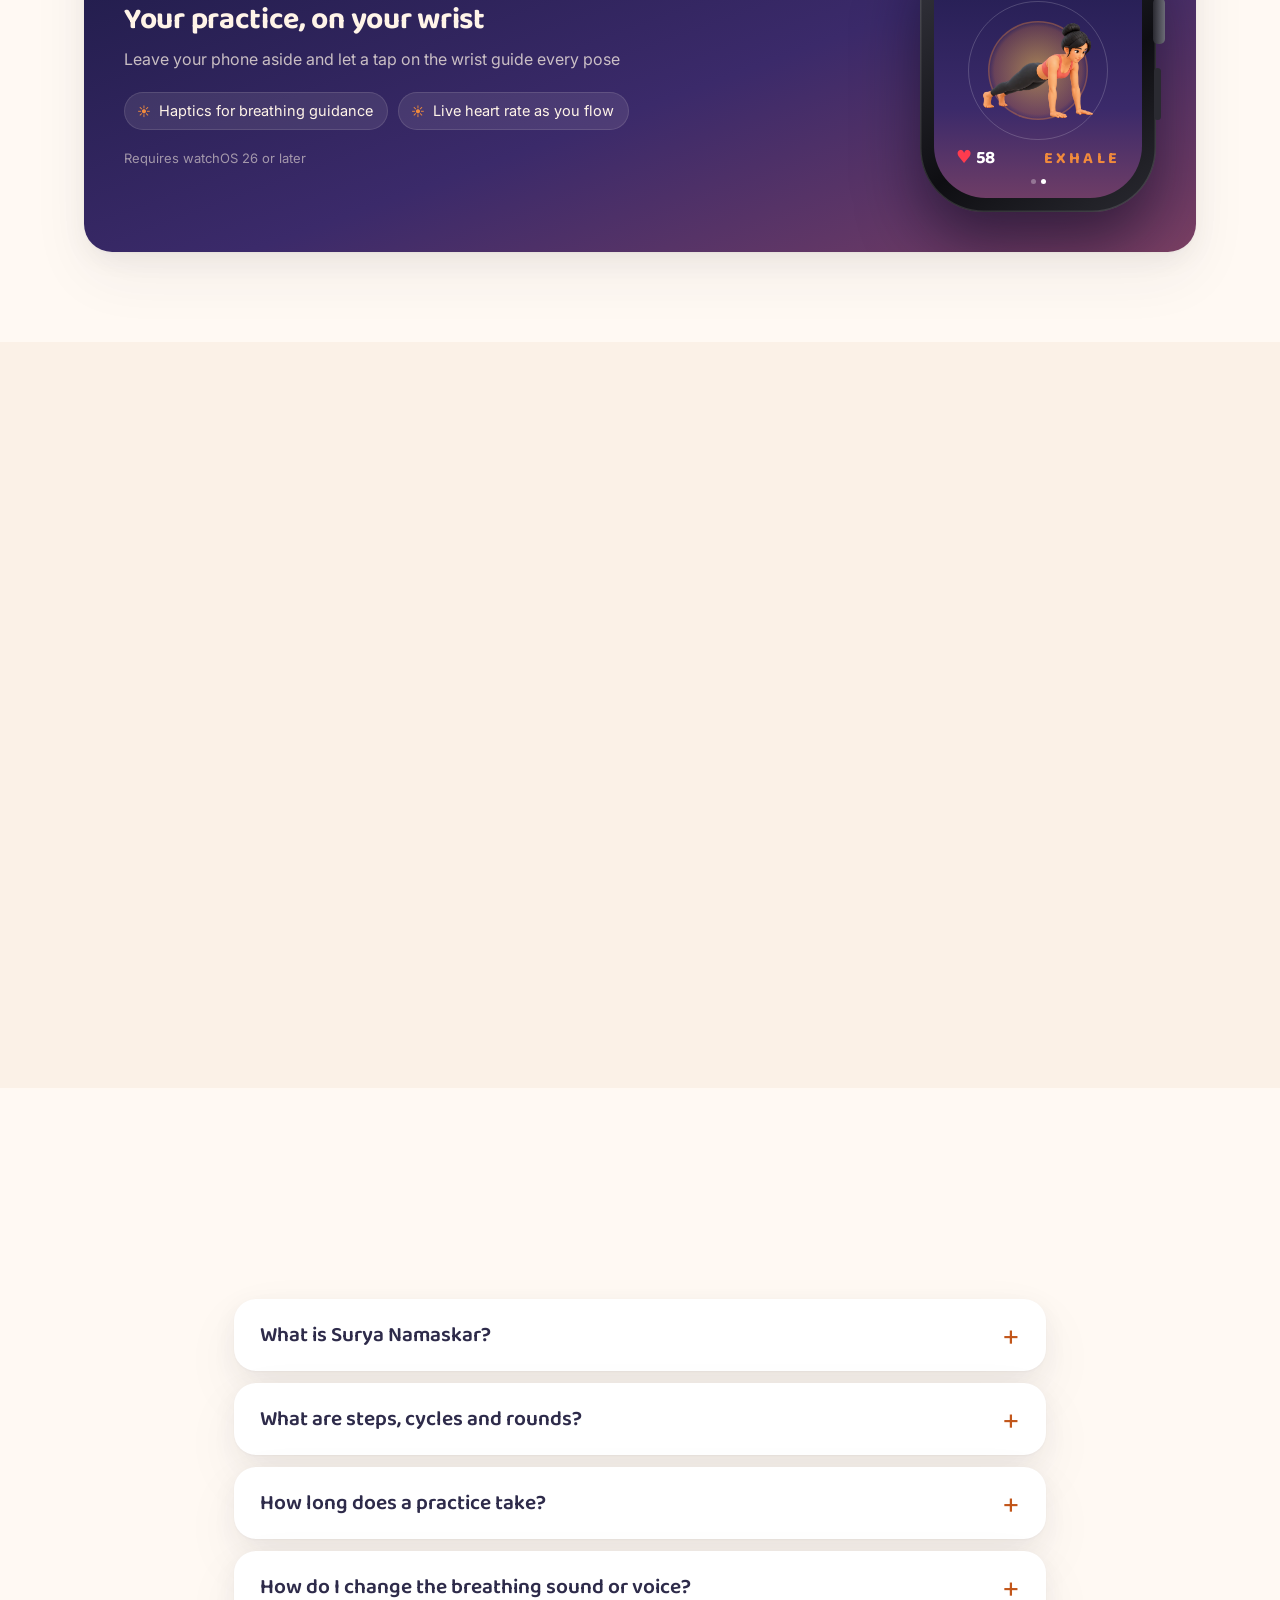
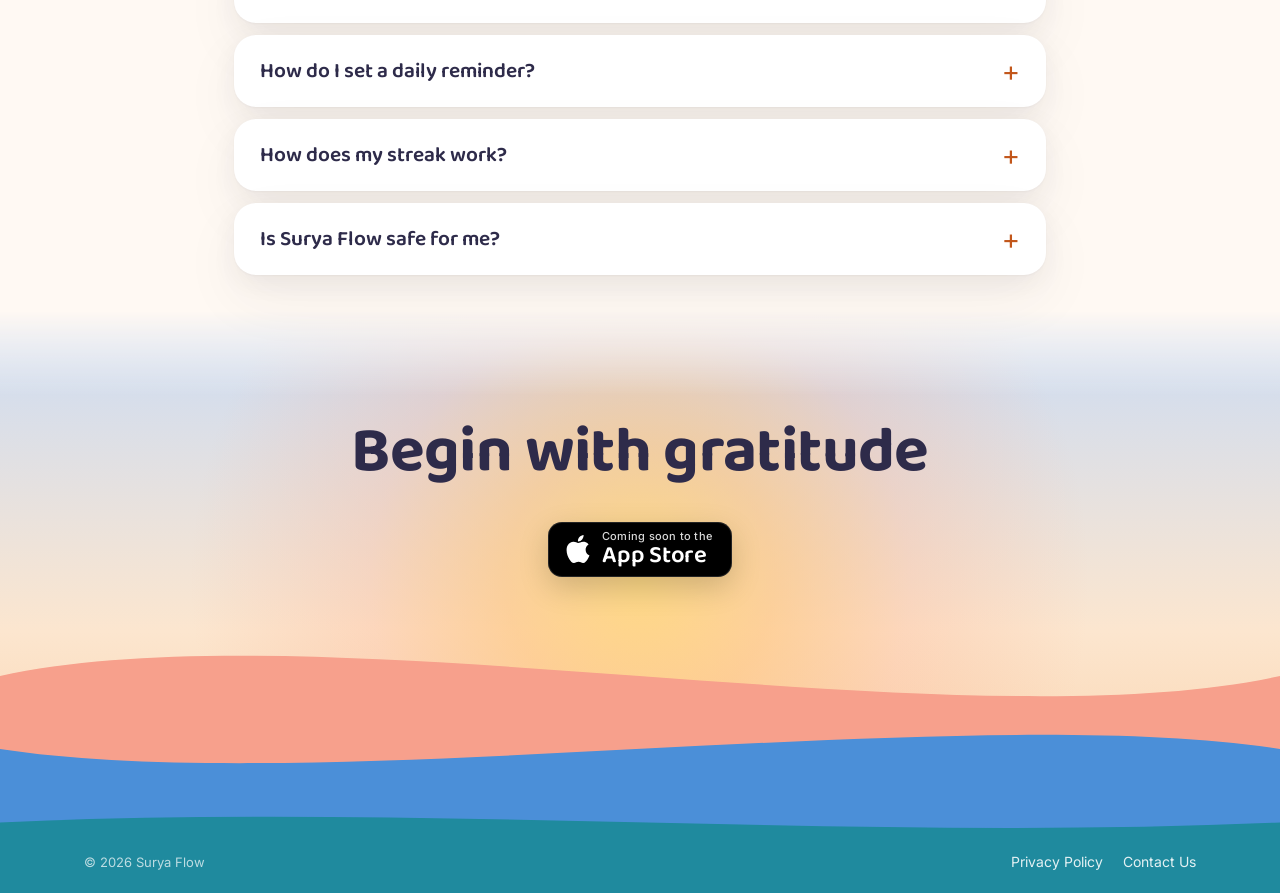
==== commit 2b66249b: "Watch card: one-line lede, drop Apple Health pill Co-Authored-By: Claude Opus 5.5 <noreply@anthropic" ====
--- a/index.html
+++ b/index.html
@@ -151,11 +151,10 @@
           <div class="copy">
             <span class="eyebrow">Apple Watch <em class="soon">Coming soon</em></span>
             <h3>Your practice, on your wrist</h3>
-            <p>Leave your phone on the mat. Surya Flow for Apple Watch guides every pose with a tap on the wrist</p>
+            <p>Leave your phone aside and let a tap on the wrist guide every pose</p>
             <ul class="watch-feats">
               <li>Haptics for breathing guidance</li>
               <li>Live heart rate as you flow</li>
-              <li>Saves to Apple Health and syncs with your iPhone</li>
             </ul>
             <small class="watch-req">Requires watchOS 26 or later</small>
           </div>
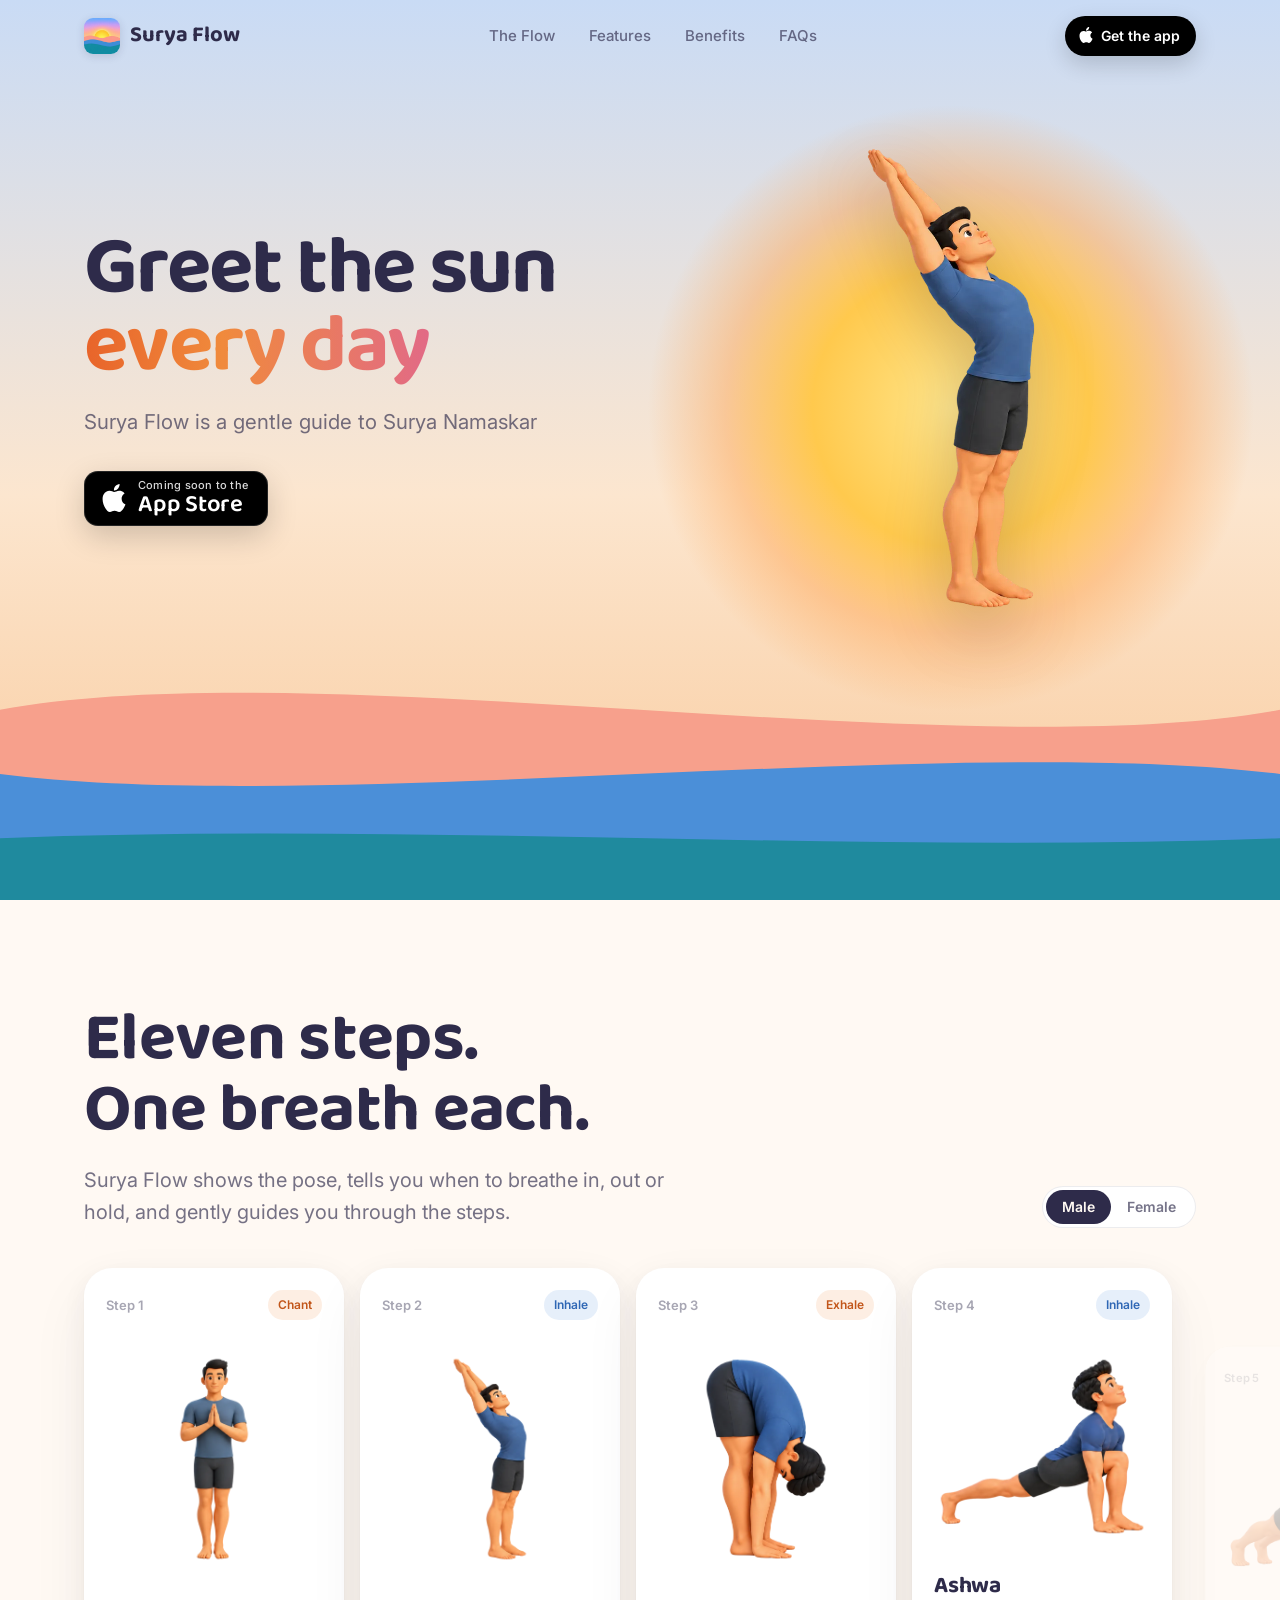
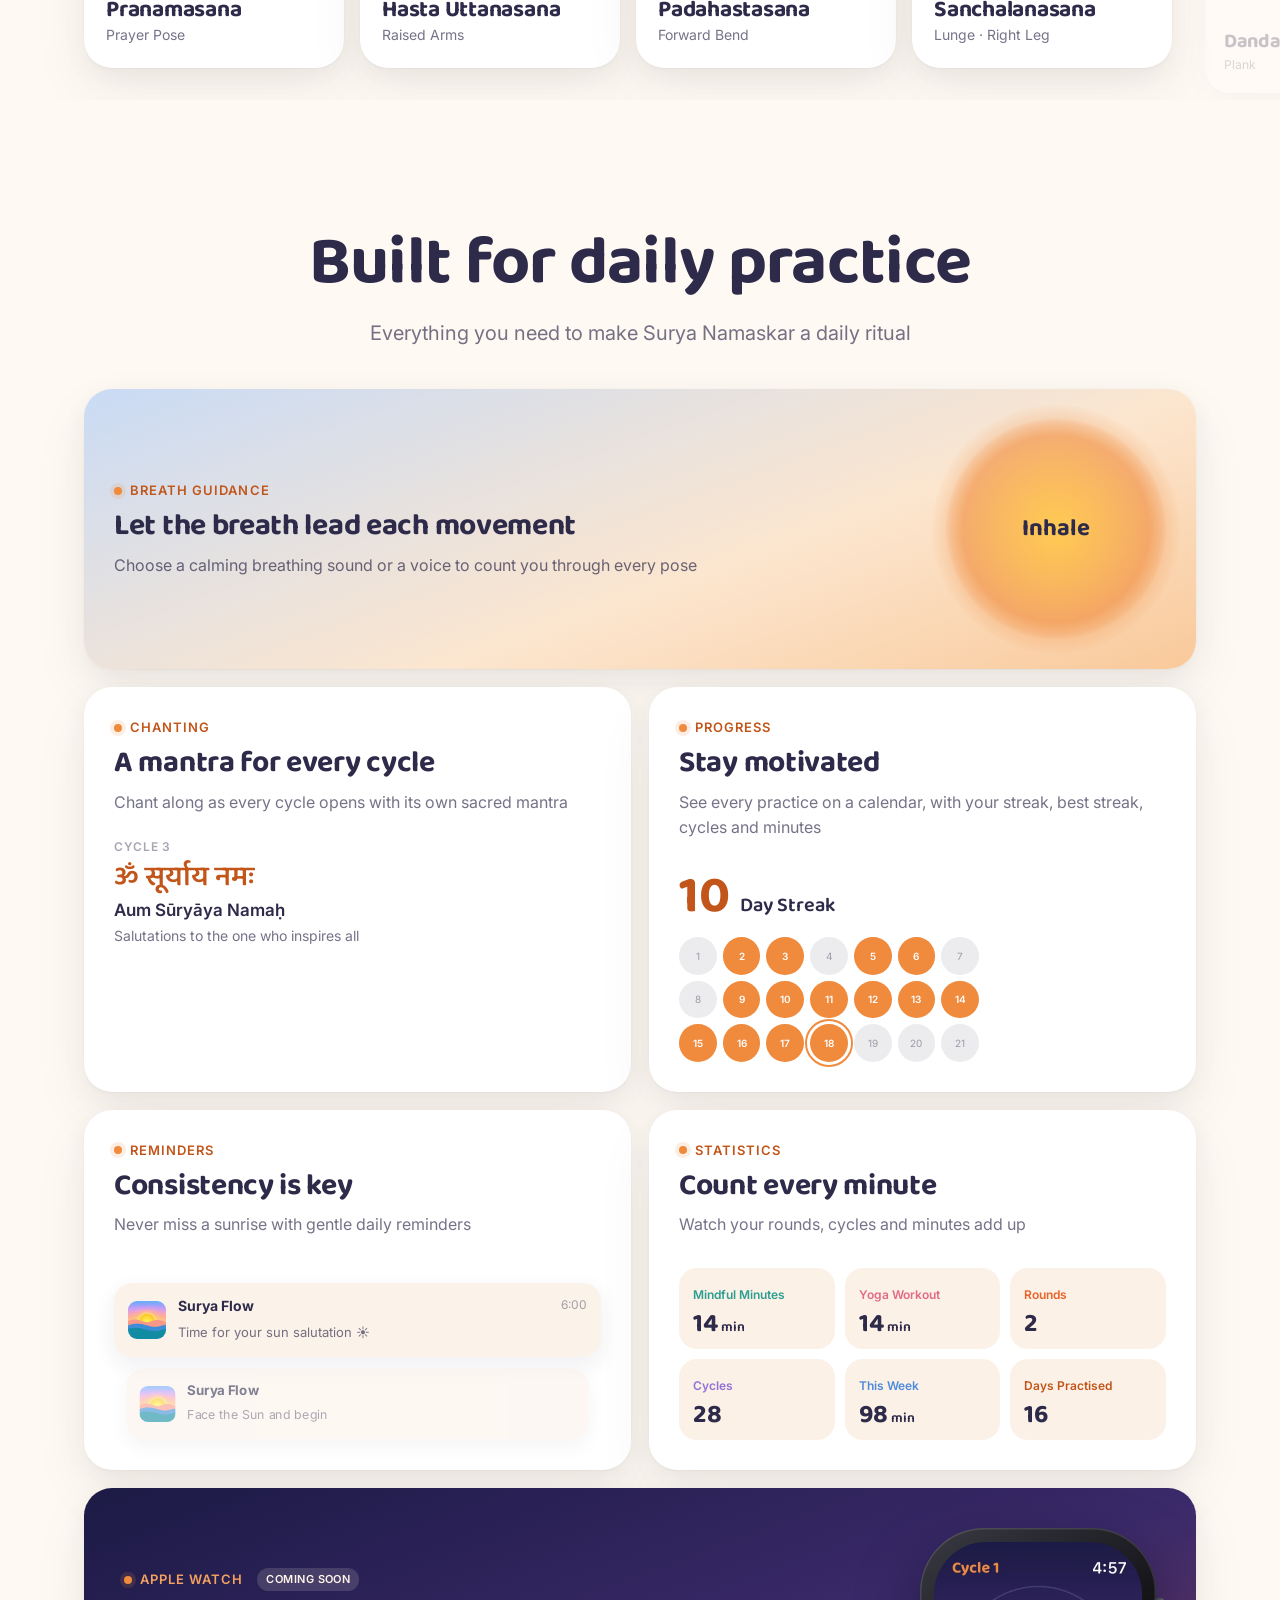
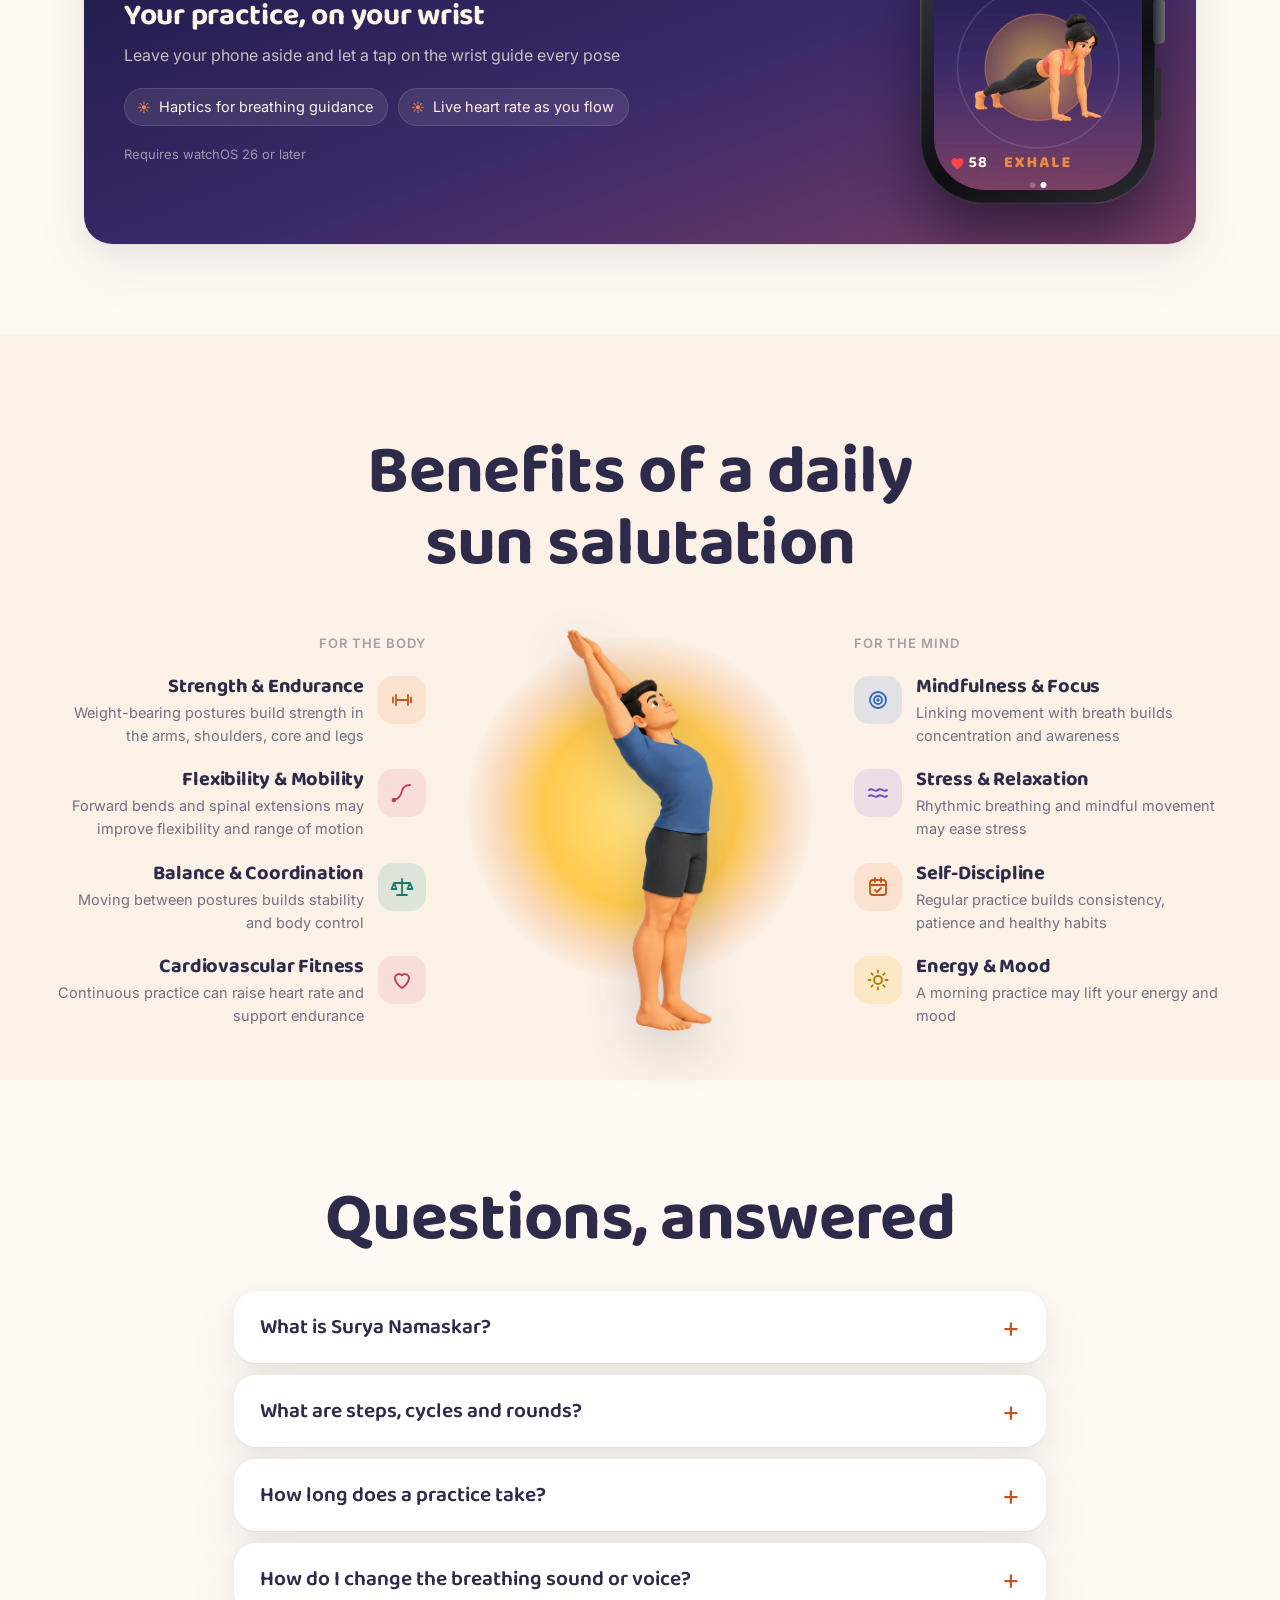
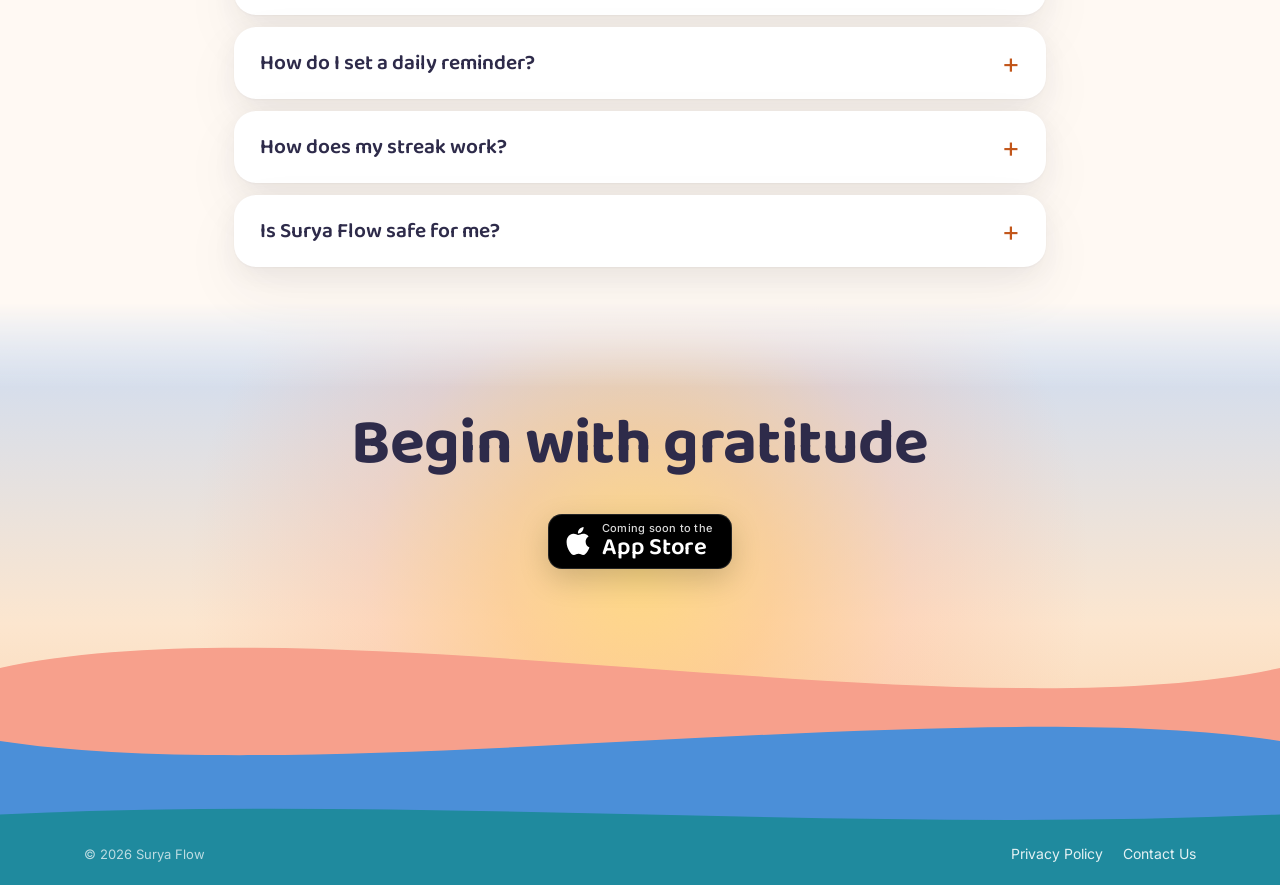
==== commit 91389991: "Watch card: static Watch app screenshot instead of animated mockup Co-Authored-By: Claude Opus 5.5 <" ====
--- a/index.html
+++ b/index.html
@@ -18,7 +18,7 @@
   <link rel="preconnect" href="https://fonts.googleapis.com">
   <link rel="preconnect" href="https://fonts.gstatic.com" crossorigin>
   <link href="https://fonts.googleapis.com/css2?family=Baloo+2:wght@500;600;700;800&family=Inter:wght@400;500;600;700&display=swap" rel="stylesheet">
-  <link rel="stylesheet" href="styles.css?v=20261113061622">
+  <link rel="stylesheet" href="styles.css?v=20261114084317">
 </head>
 <body>
 
@@ -158,14 +158,9 @@
             </ul>
             <small class="watch-req">Requires watchOS 26 or later</small>
           </div>
-          <div class="watch" aria-hidden="true">
+          <div class="watch">
             <div class="watch-crown"></div><div class="watch-btn"></div>
-            <div class="watch-screen">
-              <div class="ws-top"><b id="wsCycle">Cycle 1</b><span>4:57</span></div>
-              <div class="ws-ring"><div class="ws-glow"></div><img id="wsPose" src="assets/poses/plank-female.webp" alt=""></div>
-              <div class="ws-bot"><span class="ws-hr"><i>&#9829;</i> <b id="wsHr">58</b></span><b class="ws-word" id="wsWord">Exhale</b></div>
-              <div class="ws-dots"><i></i><i class="on"></i></div>
-            </div>
+            <div class="watch-screen"><img src="assets/watch-practice.webp" alt="Surya Flow on Apple Watch: Cycle 1, plank pose in the breathing circle, heart rate 58, Exhale" width="416" height="496" loading="lazy"></div>
           </div>
         </article>
       </div>
@@ -246,6 +241,6 @@
   </div>
 </footer>
 
-<script src="script.js?v=20261113061622"></script>
+<script src="script.js?v=20261114084317"></script>
 </body>
 </html>
--- a/styles.css
+++ b/styles.css
@@ -987,25 +987,14 @@
 .watch-feats li { font-size: 14.5px; line-height: 1.35; color: #FFF4E8; padding: 9px 15px 9px 13px; border-radius: 99px; background: rgba(255,244,232,.09); box-shadow: inset 0 0 0 1px rgba(255,244,232,.12); }
 .watch-feats li::before { content: "☀"; color: #F08A3C; margin-right: 8px; font-size: 13px; }
 .watch-req { margin-top: 8px; font-size: 13px; color: rgba(255,244,232,.55); }
-.watch { flex: none; position: relative; width: 236px; height: 284px; border-radius: 64px; padding: 14px; background: linear-gradient(145deg, #3A3A44, #0E0E12 60%, #2A2A31); box-shadow: 0 30px 60px rgba(10,8,30,.55), inset 0 0 0 1.5px rgba(255,255,255,.12); }
+.watch { flex: none; position: relative; width: 236px; height: 276px; border-radius: 64px; padding: 14px; background: linear-gradient(145deg, #3A3A44, #0E0E12 60%, #2A2A31); box-shadow: 0 30px 60px rgba(10,8,30,.55), inset 0 0 0 1.5px rgba(255,255,255,.12); }
 .watch-crown { position: absolute; right: -9px; top: 70px; width: 12px; height: 46px; border-radius: 5px; background: linear-gradient(90deg, #2A2A31, #6B6B76); }
 .watch-btn { position: absolute; right: -5px; top: 140px; width: 7px; height: 52px; border-radius: 4px; background: #2A2A31; }
-.watch-screen { position: relative; height: 100%; border-radius: 52px; overflow: hidden; background: linear-gradient(180deg, #1F1B4D 0%, #3B2A6A 65%, #6E3D66 100%); padding: 22px 22px 14px; display: flex; flex-direction: column; font-family: var(--display); }
-.ws-top { display: flex; justify-content: space-between; align-items: baseline; }
-.ws-top b { color: #F08A3C; font-size: 19px; font-weight: 700; }
-.ws-top span { color: #fff; font-size: 19px; font-weight: 600; }
-.ws-ring { position: relative; flex: 1; margin: 6px auto 4px; aspect-ratio: 1; border-radius: 50%; border: 1.5px solid rgba(255,255,255,.18); display: grid; place-items: center; }
-.ws-glow { position: absolute; inset: 14%; border-radius: 50%; background: radial-gradient(circle, rgba(255,201,77,.55), rgba(240,138,60,.28) 62%, rgba(240,138,60,0) 72%); box-shadow: 0 0 0 1.5px rgba(240,138,60,.35) inset; animation: breathe 8s ease-in-out infinite; }
-.ws-ring img { position: relative; width: 86%; transition: opacity .35s; }
-.ws-bot { display: flex; align-items: center; justify-content: space-between; }
-.ws-hr { color: #fff; font-size: 18px; } .ws-hr i { font-style: normal; color: #FF3B4E; }
-.ws-word { color: #F08A3C; font-size: 16px; letter-spacing: .2em; text-transform: uppercase; }
-.ws-dots { display: flex; justify-content: center; gap: 5px; margin-top: 6px; }
-.ws-dots i { width: 5px; height: 5px; border-radius: 50%; background: rgba(255,255,255,.3); } .ws-dots i.on { background: #fff; }
+.watch-screen { height: 100%; border-radius: 52px; overflow: hidden; background: #1F1B4D; }
+.watch-screen img { width: 100%; height: 100%; object-fit: cover; }
 @media (max-width: 680px) {
   .tile.watch-tile { flex-direction: column; align-items: stretch; padding: 30px; gap: 32px; }
-  .watch { align-self: center; width: 200px; height: 240px; border-radius: 54px; padding: 12px; }
-  .watch-screen { border-radius: 44px; padding: 18px 20px 12px; }
+  .watch { align-self: center; width: 200px; height: 234px; border-radius: 54px; padding: 12px; }
+  .watch-screen { border-radius: 44px; }
   .watch-feats { gap: 8px; } .watch-feats li { font-size: 14px; border-radius: 16px; padding: 8px 13px 8px 12px; }
-  .ws-top b, .ws-top span { font-size: 16px; } .ws-word { font-size: 13px; } .ws-hr { font-size: 15px; }
-}
+}
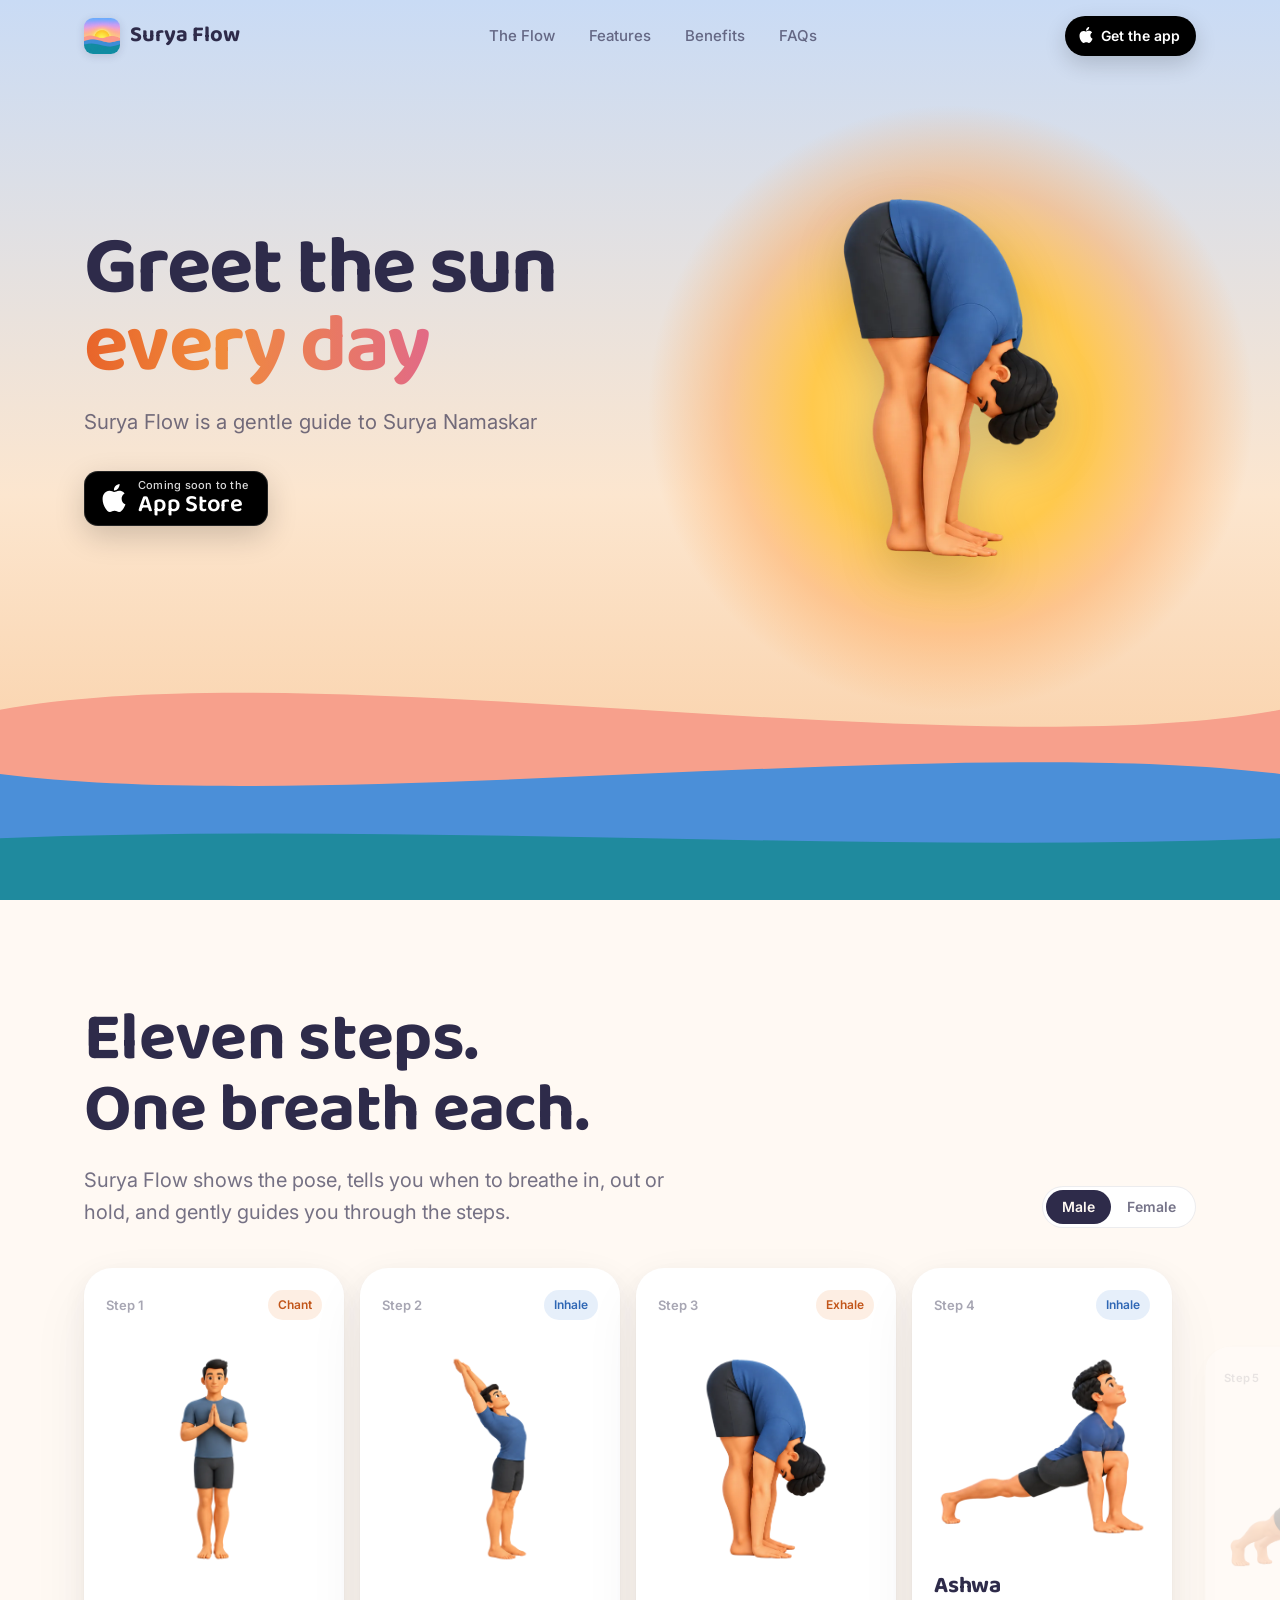
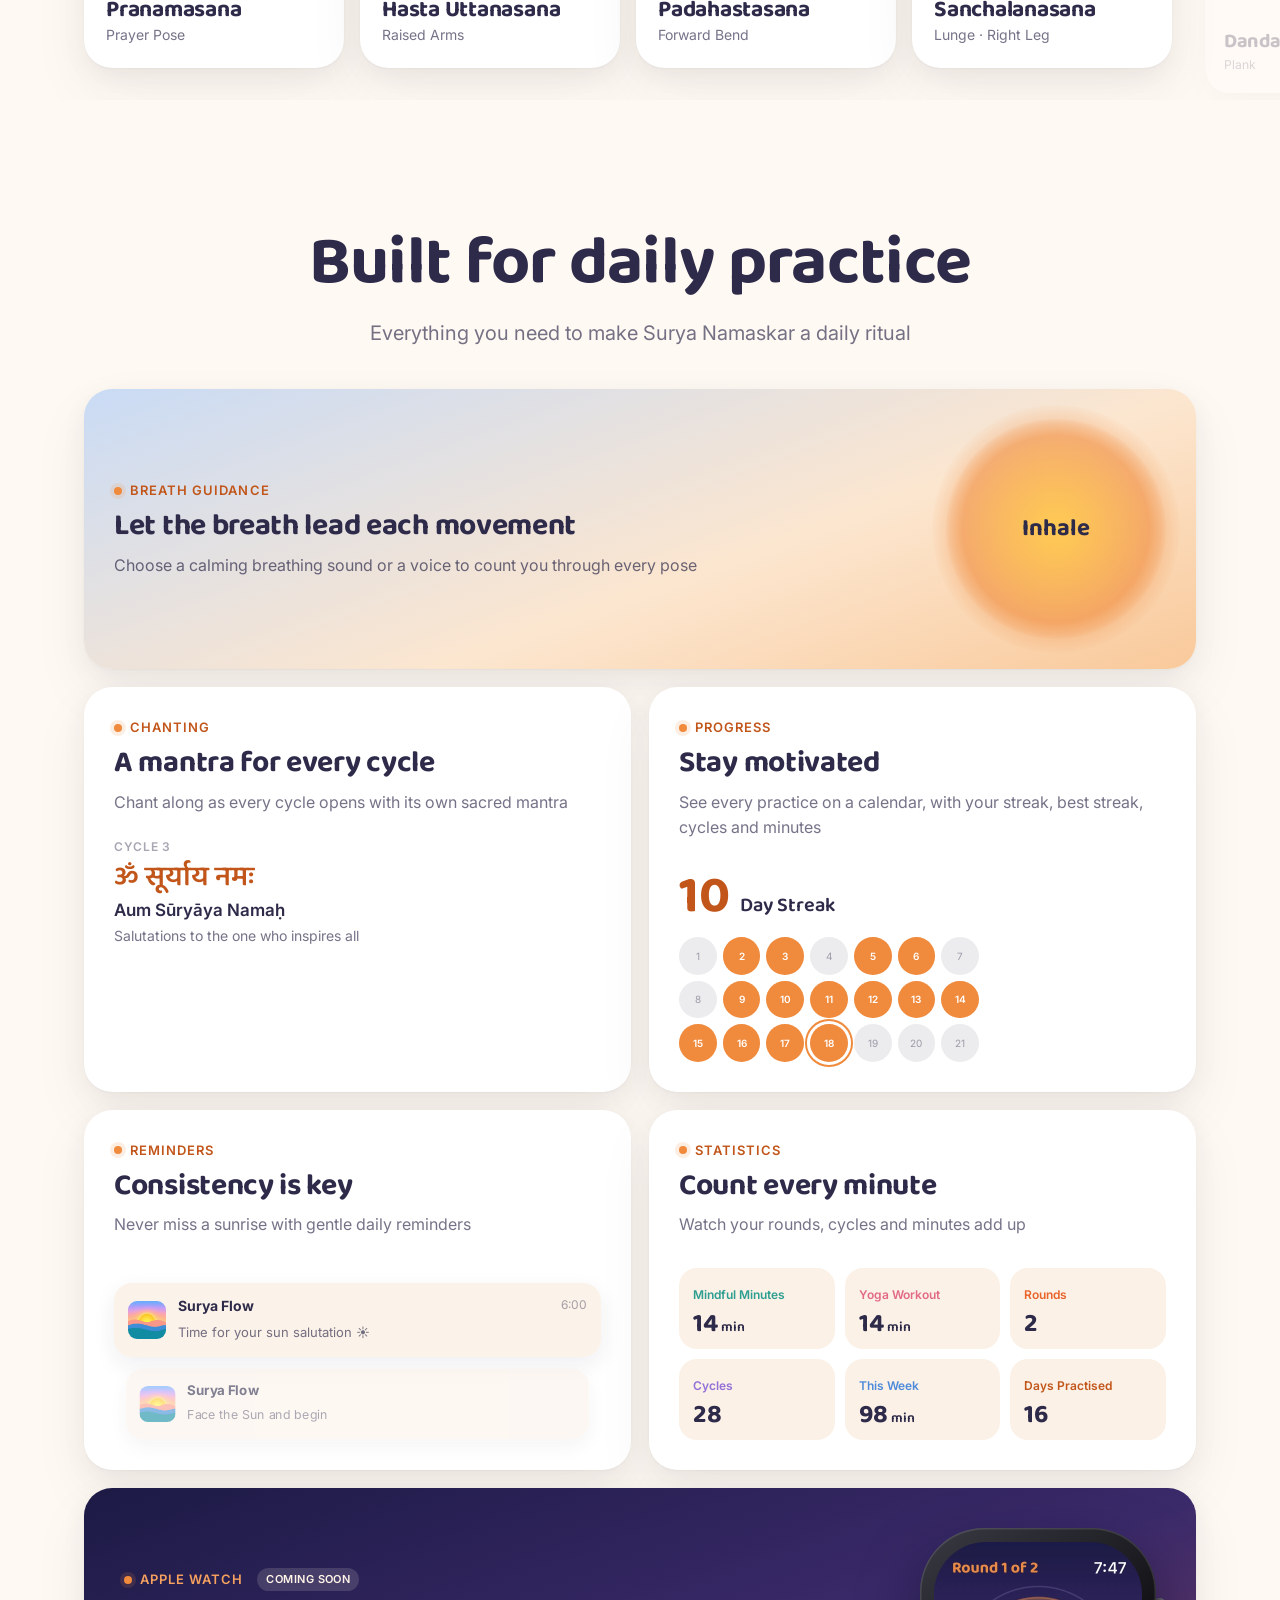
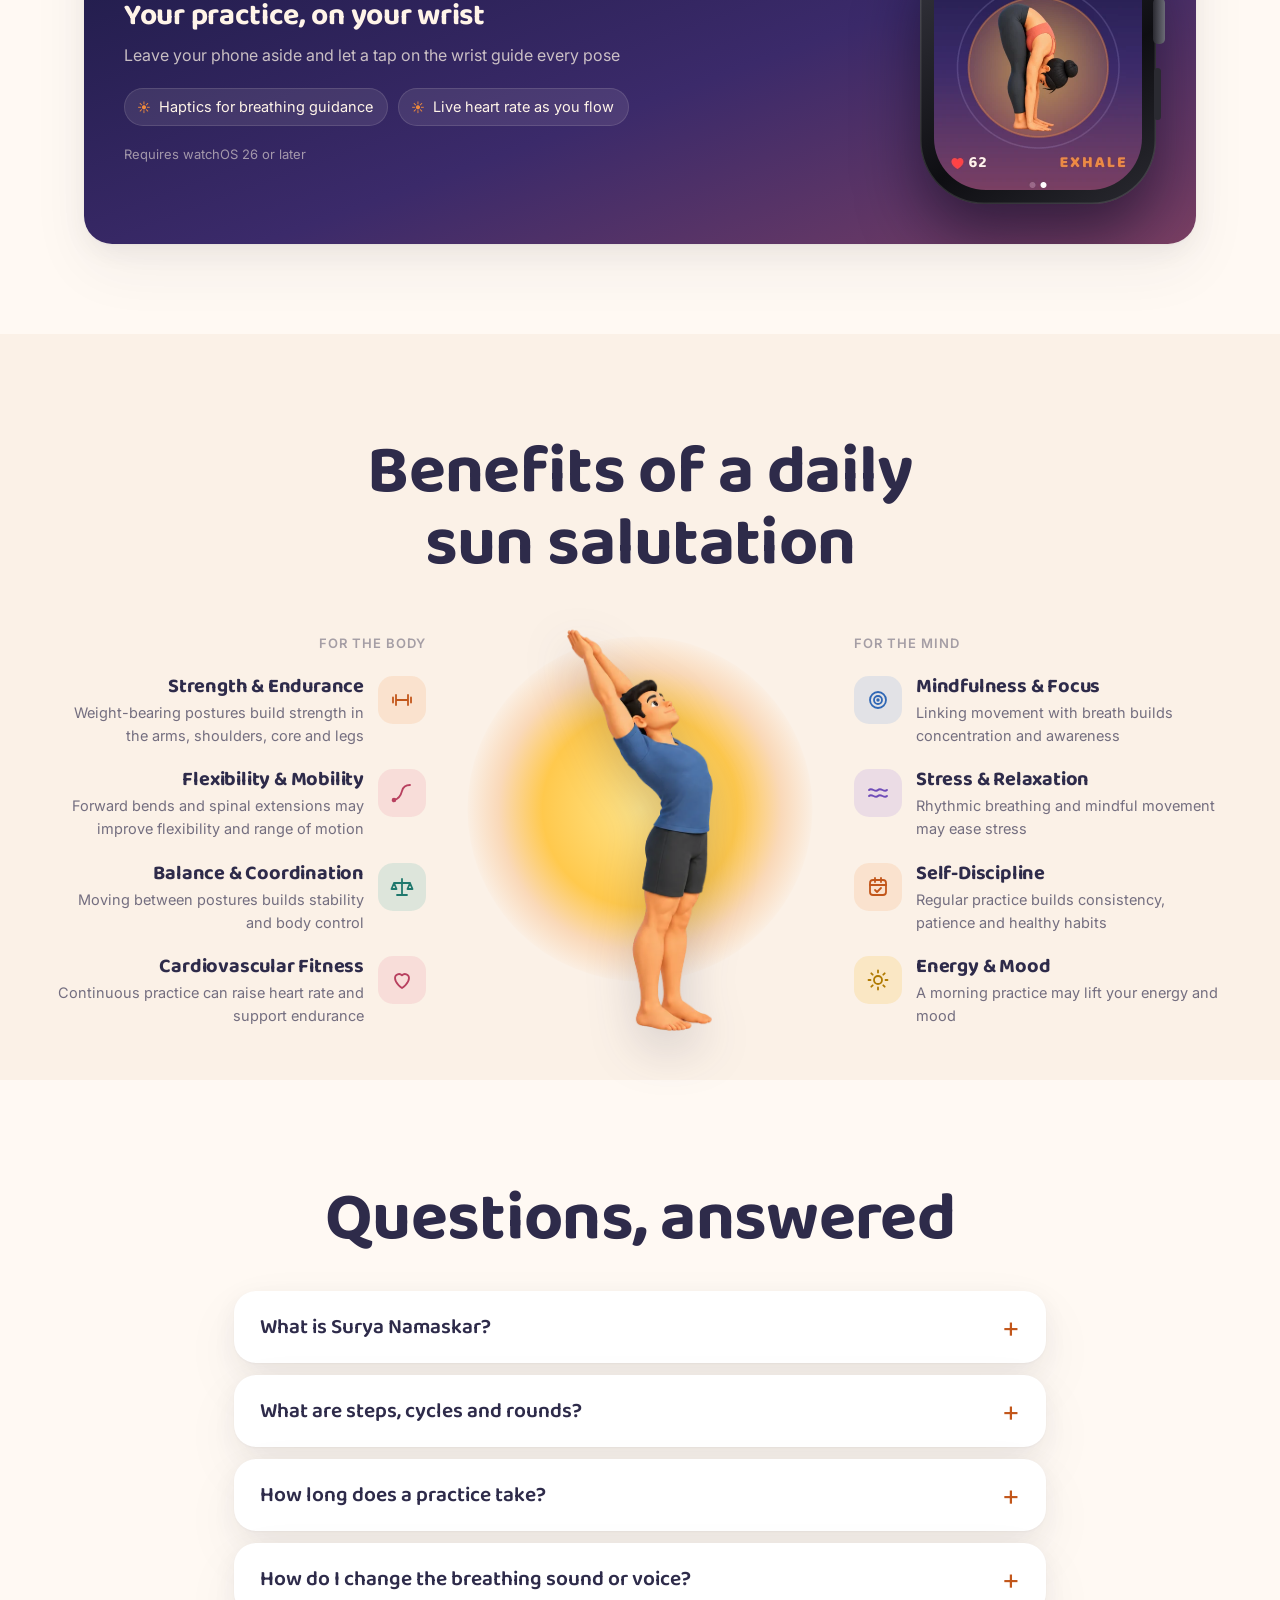
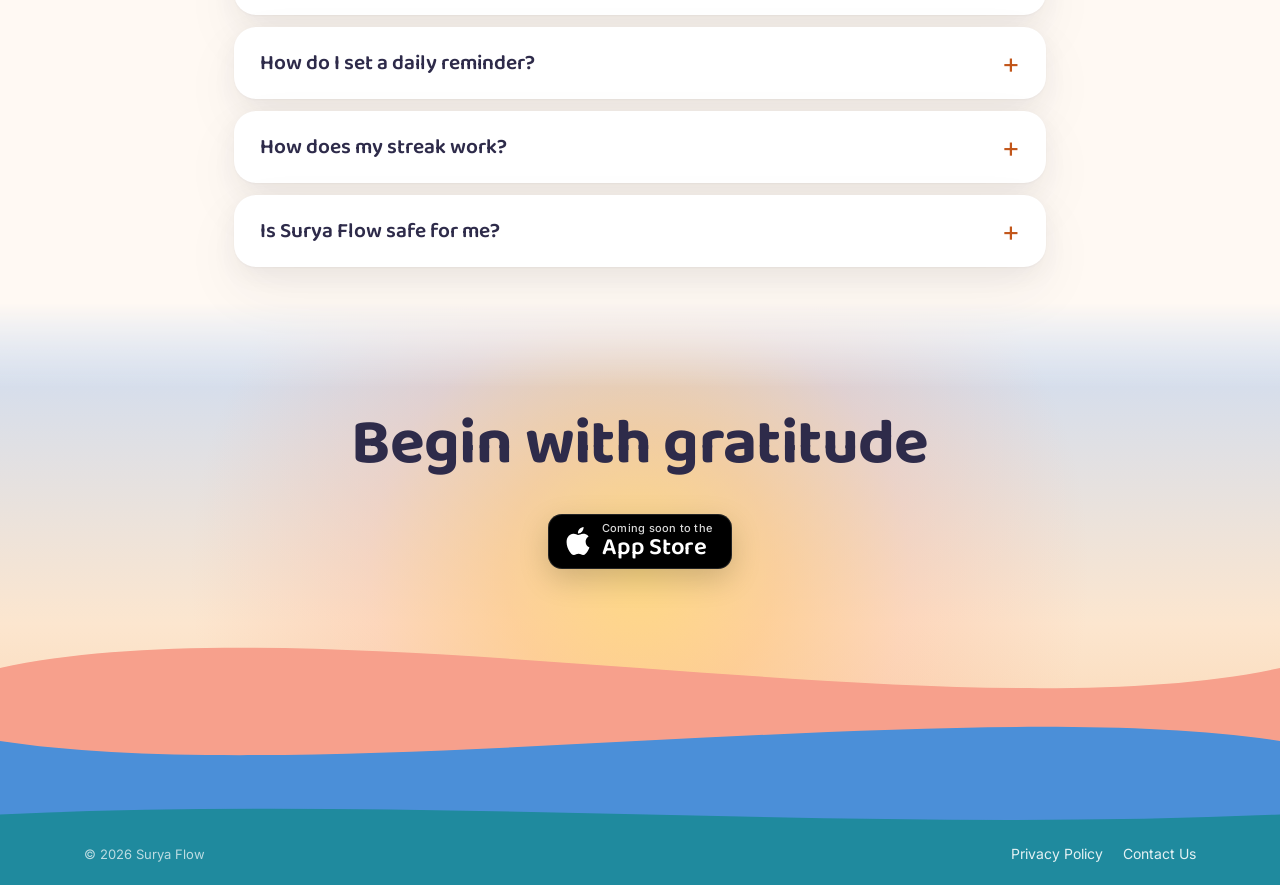
==== commit 565d2df4: "Watch card: fresh simulator screenshot of the practice screen Co-Authored-By: Claude Opus 5.5 <norep" ====
--- a/index.html
+++ b/index.html
@@ -18,7 +18,7 @@
   <link rel="preconnect" href="https://fonts.googleapis.com">
   <link rel="preconnect" href="https://fonts.gstatic.com" crossorigin>
   <link href="https://fonts.googleapis.com/css2?family=Baloo+2:wght@500;600;700;800&family=Inter:wght@400;500;600;700&display=swap" rel="stylesheet">
-  <link rel="stylesheet" href="styles.css?v=20261114084317">
+  <link rel="stylesheet" href="styles.css?v=20261114084831">
 </head>
 <body>
 
@@ -160,7 +160,7 @@
           </div>
           <div class="watch">
             <div class="watch-crown"></div><div class="watch-btn"></div>
-            <div class="watch-screen"><img src="assets/watch-practice.webp" alt="Surya Flow on Apple Watch: Cycle 1, plank pose in the breathing circle, heart rate 58, Exhale" width="416" height="496" loading="lazy"></div>
+            <div class="watch-screen"><img src="assets/watch-practice.webp?v=2" alt="Surya Flow on Apple Watch: Round 1 of 2, forward bend in the breathing circle, heart rate 62, Exhale" width="416" height="496" loading="lazy"></div>
           </div>
         </article>
       </div>
@@ -241,6 +241,6 @@
   </div>
 </footer>
 
-<script src="script.js?v=20261114084317"></script>
+<script src="script.js?v=20261114084831"></script>
 </body>
 </html>
